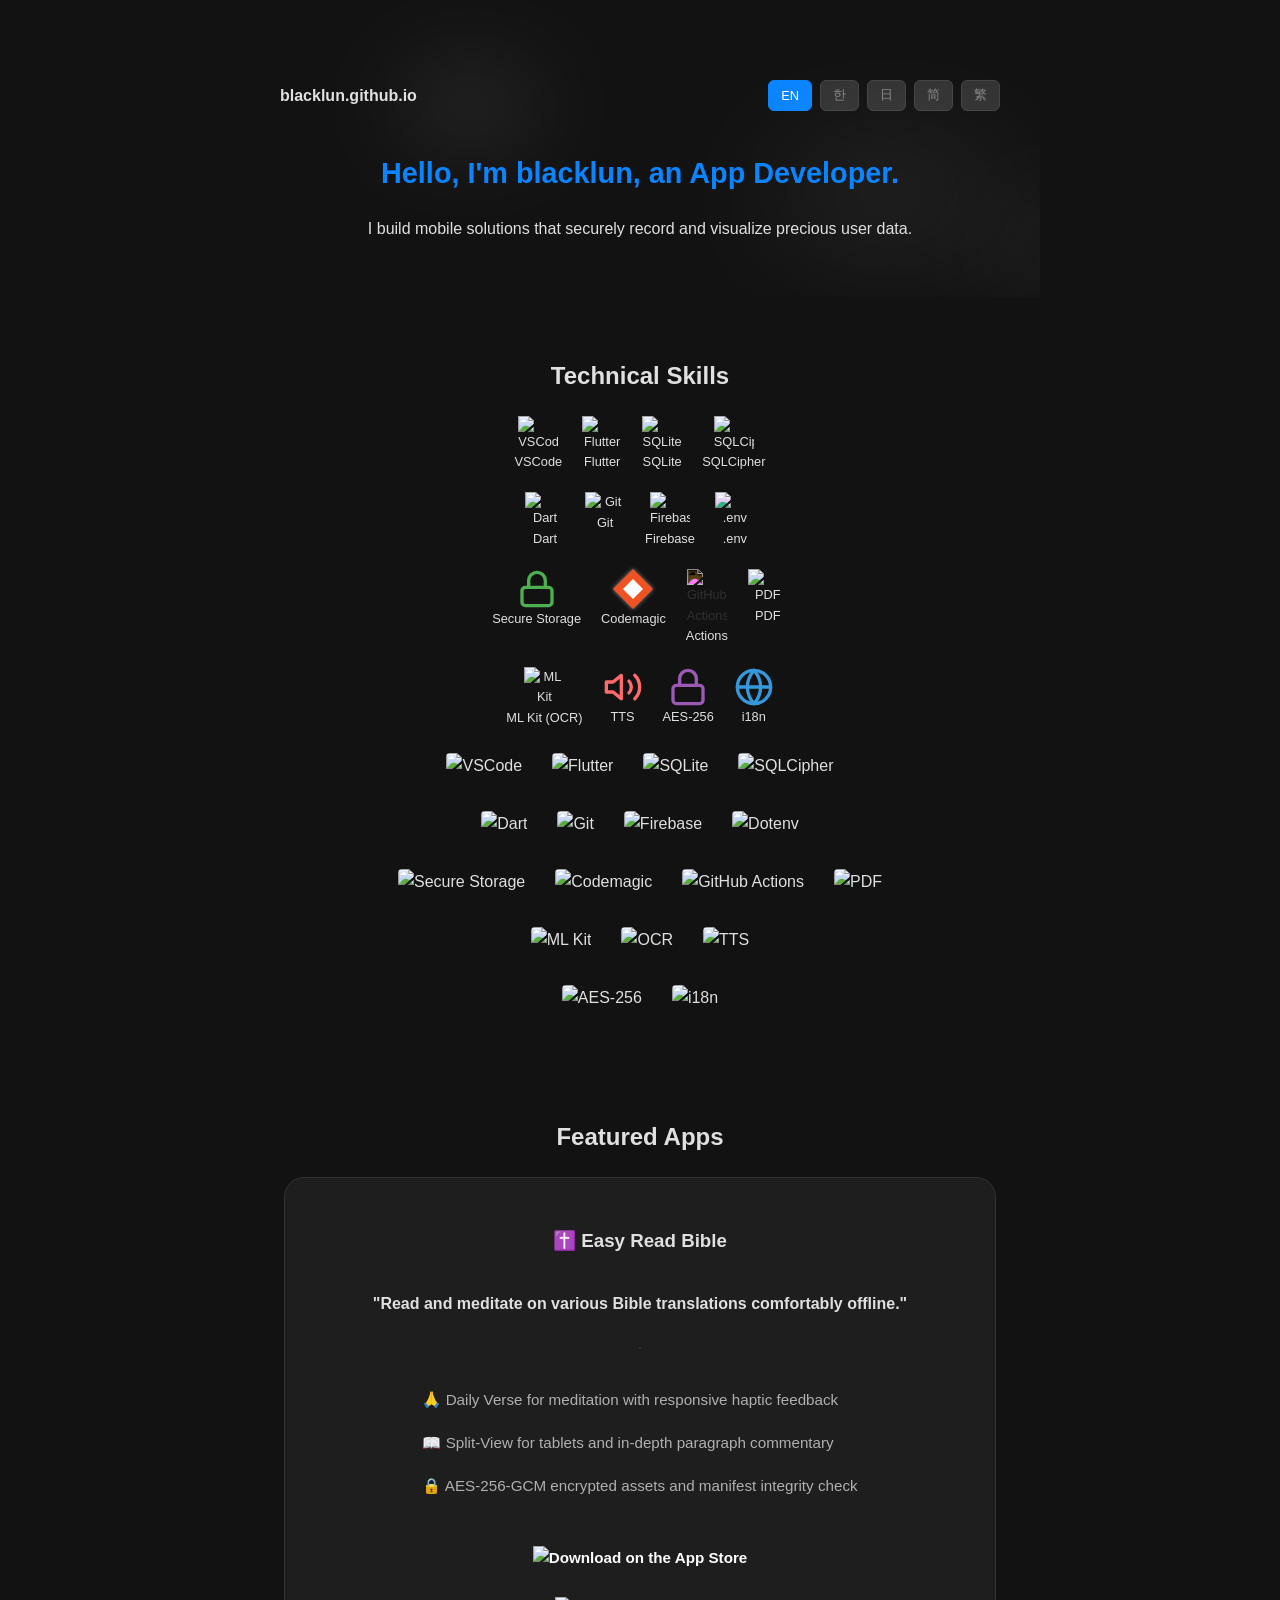
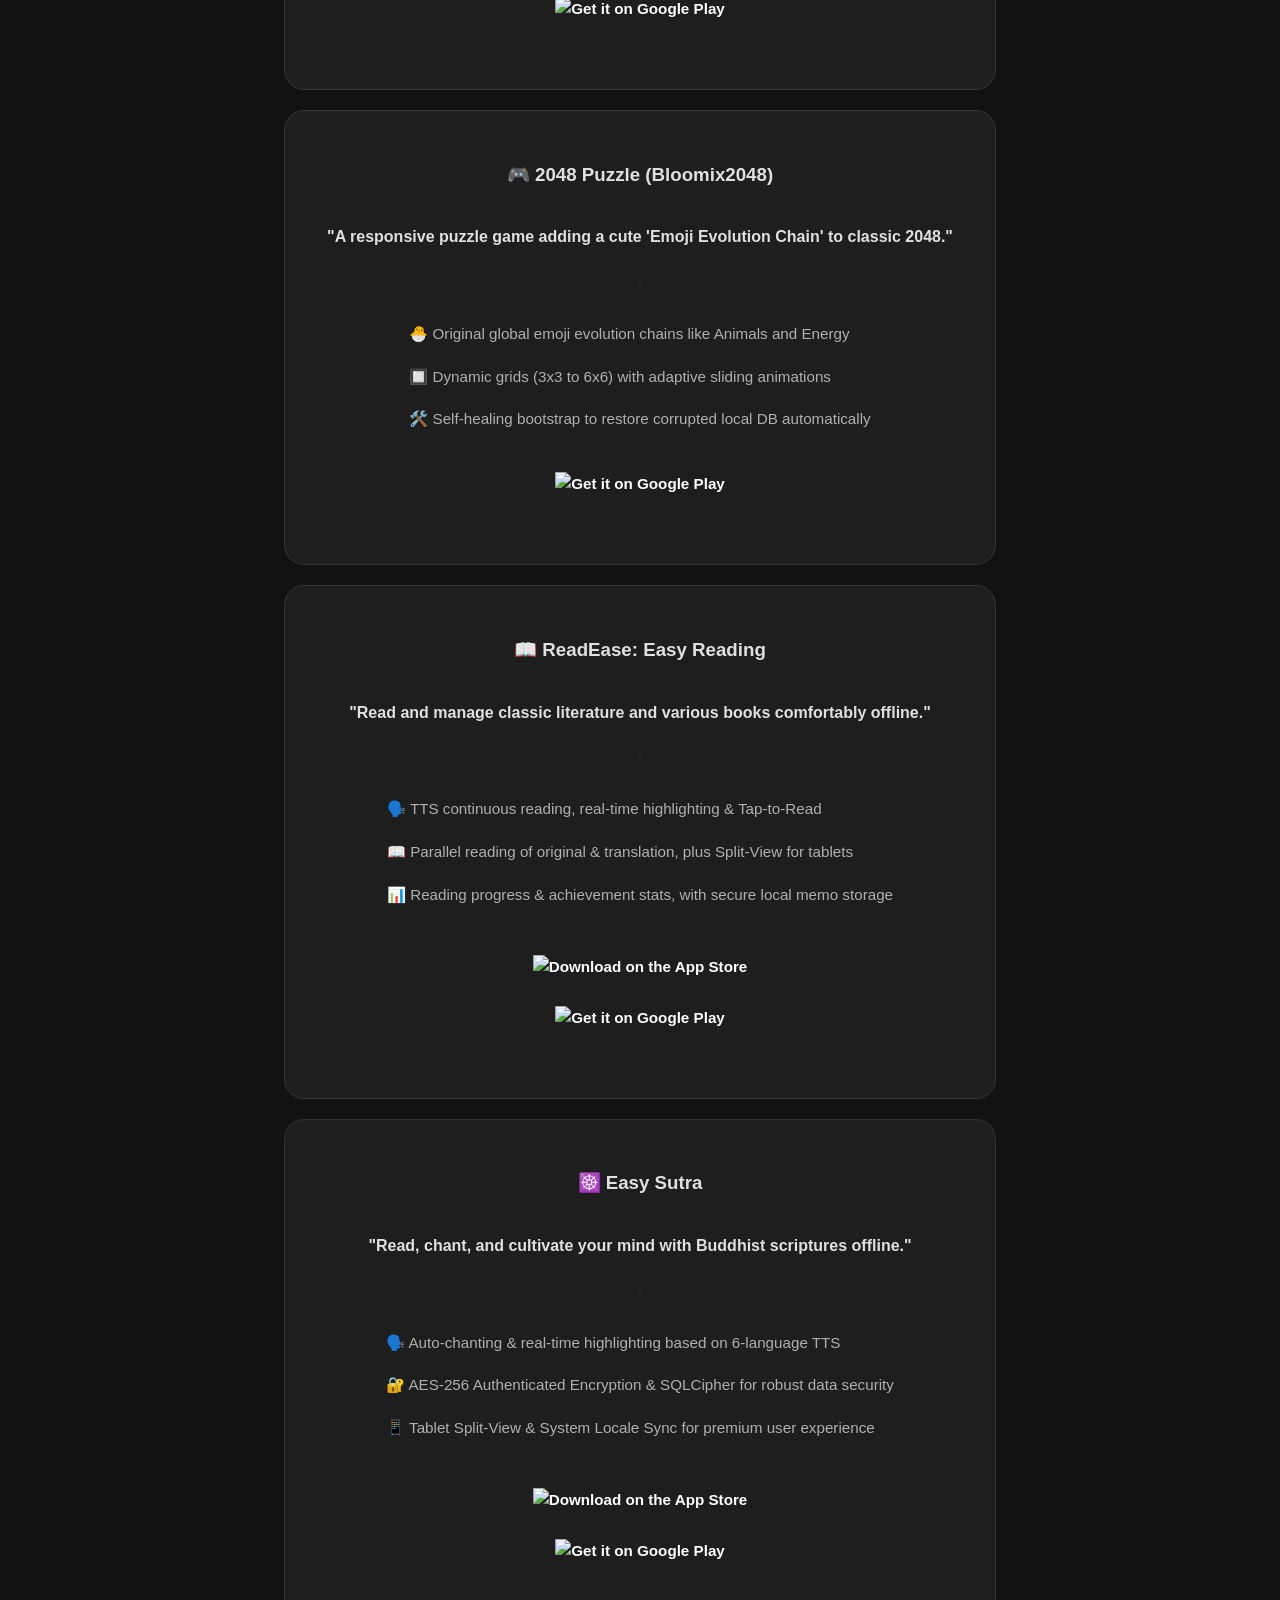
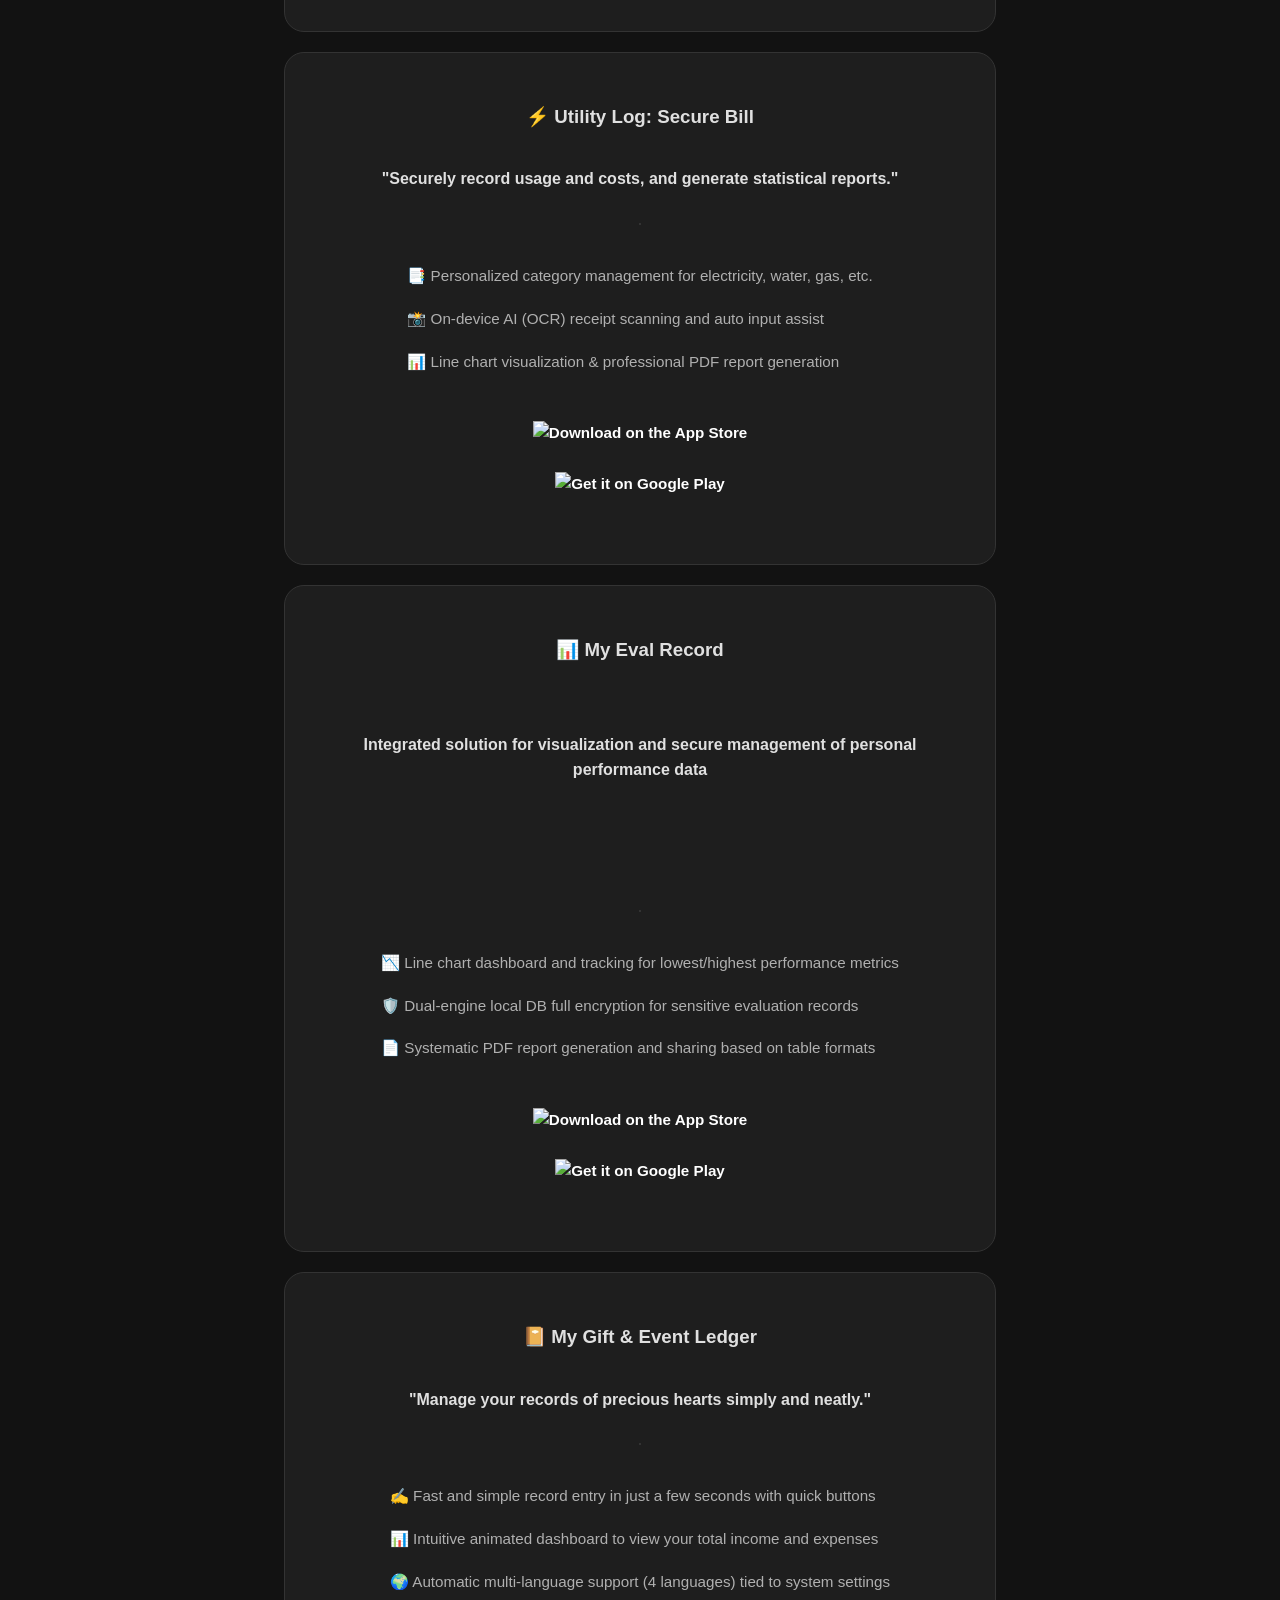
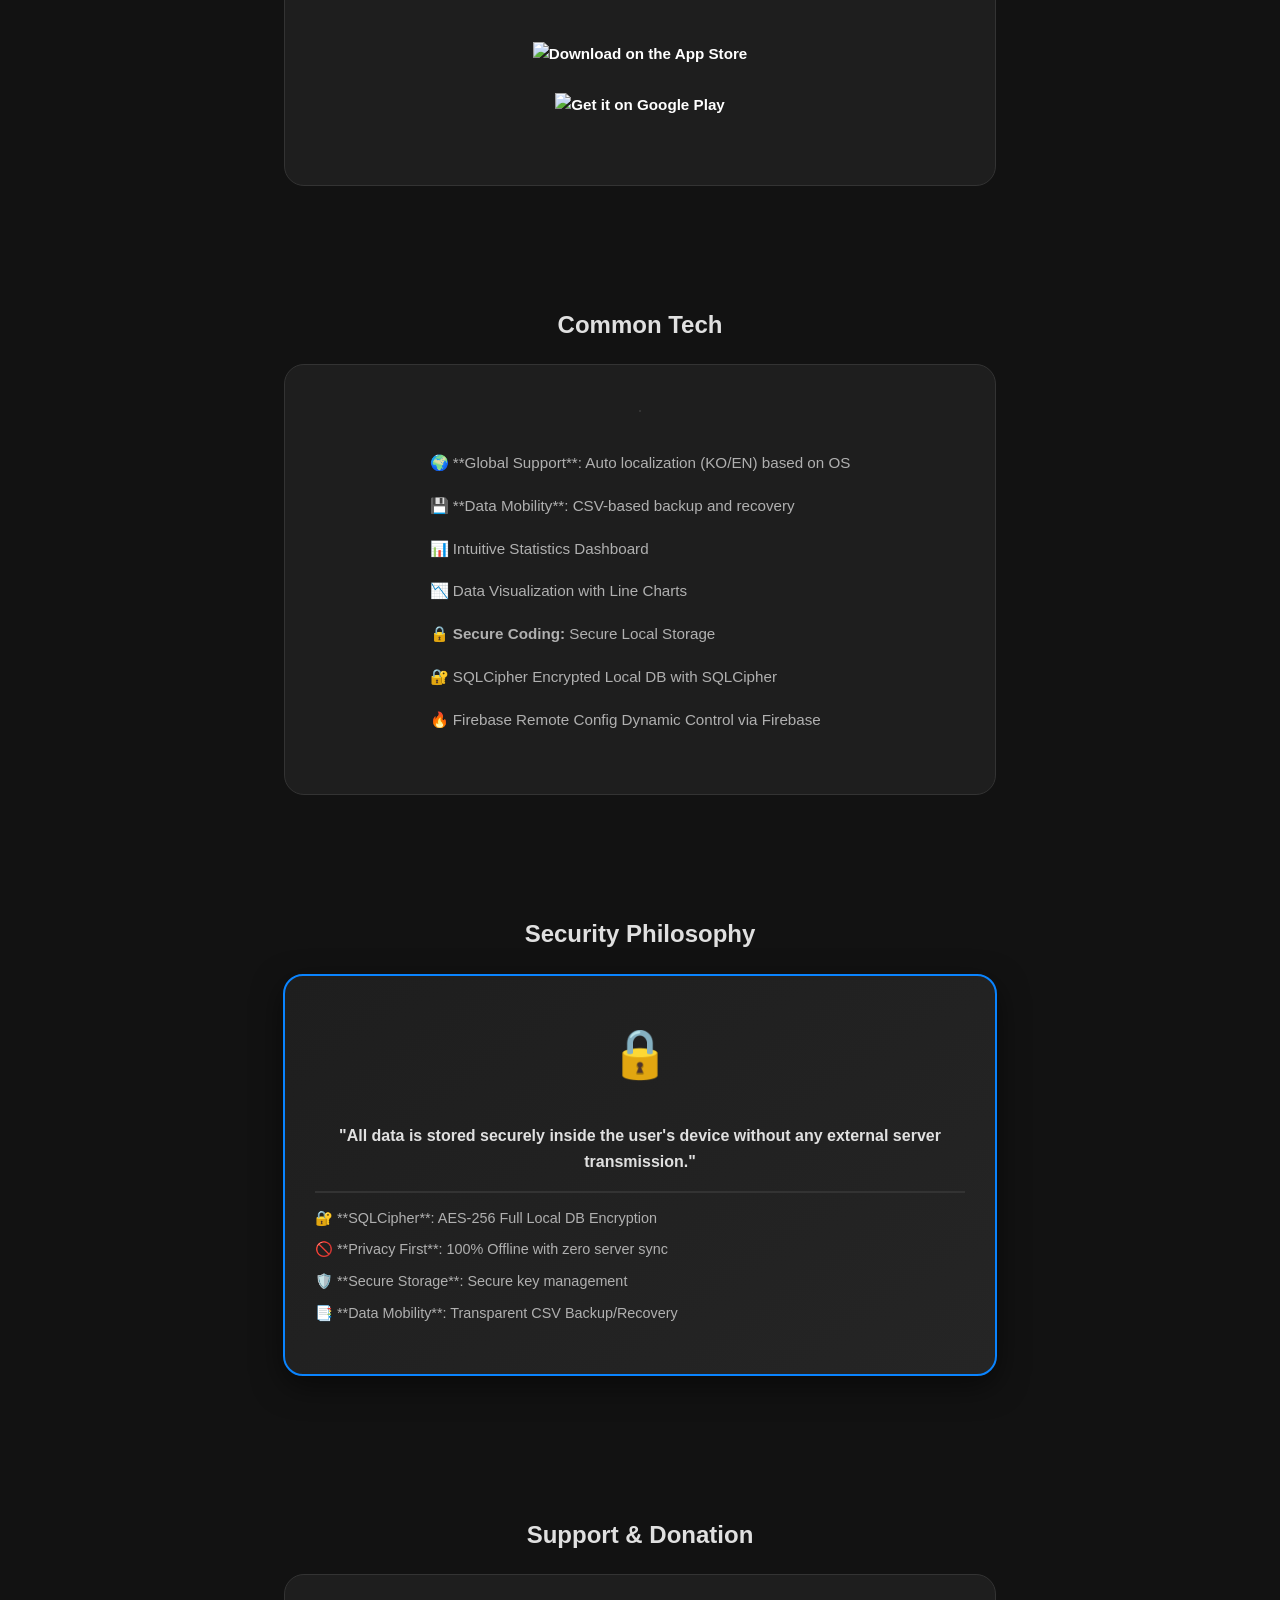
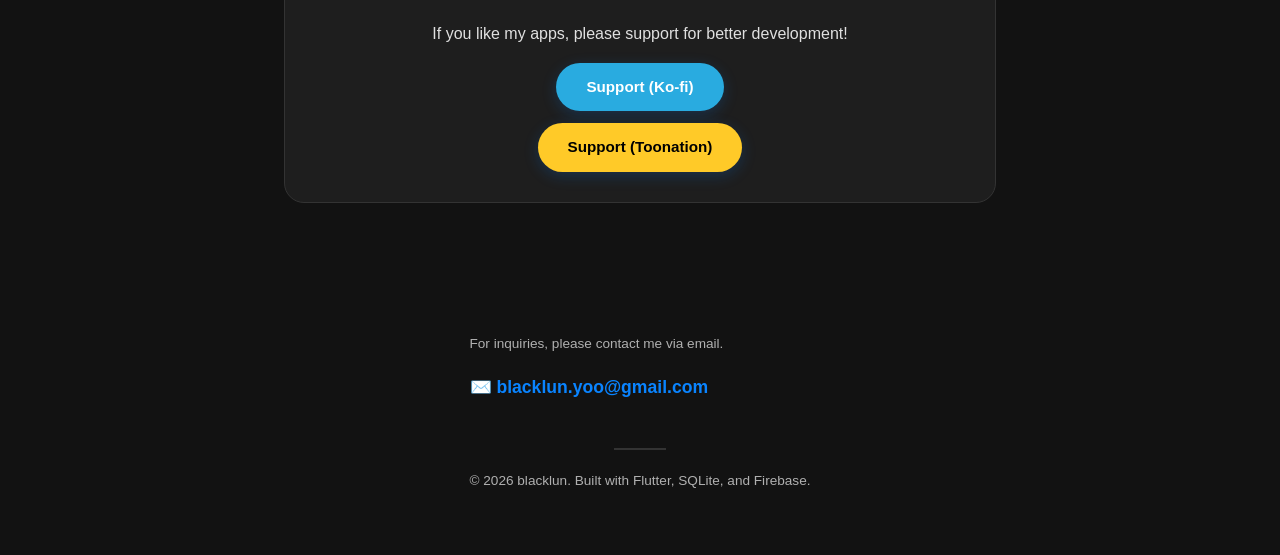
==== index.html @ 43e94e03 "feat: support Japanese and Chinese (Simplified/Traditional) translations and fix store badge layouts" ====
<!DOCTYPE html>
<html lang="ko">

<head>
    <meta charset="UTF-8">
    <meta name="viewport" content="width=device-width, initial-scale=1.0">

    <title>blacklun | Flutter Developer Portfolio</title>

    <meta name="robots" content="noindex, nofollow">
    <meta name="googlebot" content="noindex, nofollow">
    <meta name="naverbot" content="noindex, nofollow">

    <meta name="google" content="nosnippet">

    <meta property="og:type" content="website">
    <meta property="og:title" content="blacklun | Flutter Developer Portfolio">
    <meta property="og:description" content="Secure & Visualized Mobile Solutions. 데이터를 안전하게 관리하는 앱을 만듭니다.">
    <meta property="og:image" content="https://blacklun.github.io/og-image.png">
    <meta name="twitter:card" content="summary_large_image">

    <meta name="twitter:title" content="blacklun | Flutter Developer Portfolio">
    <meta name="twitter:description" content="Secure & Visualized Mobile Solutions. 데이터를 안전하게 관리하는 앱을 만듭니다.">
    <meta name="twitter:image" content="https://blacklun.github.io/og-image.png">

    <link rel="icon"
        href="https://raw.githubusercontent.com/devicons/devicon/master/icons/flutter/flutter-original.svg">

    <link rel="stylesheet" href="style.css">
</head>

<body>

    <header>
        <div class="stars-container">
            <div class="star"></div>
            <div class="star"></div>
            <div class="star"></div>
            <div class="star"></div>
            <div class="star"></div>

            <div class="cloud cloud-1"></div>
            <div class="cloud cloud-2"></div>
            <div class="cloud cloud-3"></div>
        </div>
        <nav>
            <strong>blacklun.github.io</strong>
            <div class="lang-switch">
                <button onclick="setLanguage('en')" id="btn-en">EN</button>
                <button onclick="setLanguage('ko')" id="btn-ko">한</button>
                <button onclick="setLanguage('ja')" id="btn-ja">日</button>
                <button onclick="setLanguage('zh')" id="btn-zh">简</button>
                <button onclick="setLanguage('zh-Hant')" id="btn-zh-Hant">繁</button>
            </div>
        </nav>
        <div id="hero">
            <h1 class="lang-ko">안녕하세요, 앱 개발자 blacklun입니다.</h1>
            <h1 class="lang-en">Hello, I'm blacklun, an App Developer.</h1>
            <h1 class="lang-ja">こんにちは、アプリ開発者のblacklunです。</h1>
            <h1 class="lang-zh">你好，我是应用程序开发人员 blacklun。</h1>
            <h1 class="lang-zh-Hant">你好，我是應用程式開發人員 blacklun。</h1>
            <p class="lang-ko">사용자의 소중한 데이터를 안전하게 기록하고 시각화하는 모바일 솔루션을 만듭니다.</p>
            <p class="lang-en">I build mobile solutions that securely record and visualize precious user data.</p>
            <p class="lang-ja">ユーザーの大切なデータを安全に記録し、視覚化するモバイルソリューションを構築します。</p>
            <p class="lang-zh">我构建能够安全记录并可视化用户珍贵数据的移动解决方案。</p>
            <p class="lang-zh-Hant">我構建能夠安全記錄並視覺化用戶珍貴數據的行動解決方案。</p>
        </div>
    </header>

    <main>
        <section id="tech-stack">
            <h2 class="lang-ko">기술적 능력</h2>
            <h2 class="lang-en">Technical Skills</h2>
            <h2 class="lang-ja">技術的なスキル</h2>
            <h2 class="lang-zh">技术能力</h2>
            <h2 class="lang-zh-Hant">技術能力</h2>
            <div class="tech-logos">
                <div class="tech-item">
                    <img src="https://raw.githubusercontent.com/devicons/devicon/master/icons/vscode/vscode-original.svg"
                        alt="VSCode" width="40">
                    <span>VSCode</span>
                </div>
                <div class="tech-item">
                    <img src="https://raw.githubusercontent.com/devicons/devicon/master/icons/flutter/flutter-original.svg"
                        alt="Flutter" width="40">
                    <span>Flutter</span>
                </div>
                <div class="tech-item">
                    <img src="https://raw.githubusercontent.com/devicons/devicon/master/icons/sqlite/sqlite-original.svg"
                        alt="SQLite" width="40">
                    <span>SQLite</span>
                </div>
                <div class="tech-item">
                    <img src="https://raw.githubusercontent.com/devicons/devicon/master/icons/sqlite/sqlite-original.svg"
                        alt="SQLCipher" width="40">
                    <span>SQLCipher</span>
                </div>
            </div>
            <div class="tech-logos">
                <div class="tech-item">
                    <img src="https://raw.githubusercontent.com/devicons/devicon/master/icons/dart/dart-original.svg"
                        alt="Dart" width="40">
                    <span>Dart</span>
                </div>
                <div class="tech-item">
                    <img src="https://raw.githubusercontent.com/devicons/devicon/master/icons/git/git-original.svg"
                        alt="Git" width="40">
                    <span>Git</span>
                </div>
                <div class="tech-item">
                    <img src="https://raw.githubusercontent.com/devicons/devicon/master/icons/firebase/firebase-plain.svg"
                        alt="Firebase" width="40">
                    <span>Firebase</span>
                </div>
                <div class="tech-item">
                    <img src="https://raw.githubusercontent.com/devicons/devicon/master/icons/dot-net/dot-net-original.svg"
                        alt=".env" width="40" style="filter: hue-rotate(50deg);">
                    <span>.env</span>
                </div>
            </div>
            <div class="tech-logos">
                <div class="tech-item">
                    <img src="[data-uri]"
                        alt="Secure Storage" width="40">
                    <span>Secure Storage</span>
                </div>
                <div class="tech-item">
                    <svg width="40" height="40" viewBox="0 0 32 32" fill="none" xmlns="http://www.w3.org/2000/svg"
                        style="filter: drop-shadow(0 0 2px rgba(255,255,255,0.5));">
                        <path d="M16 0L32 16L16 32L0 16L16 0Z" fill="#F05323" />
                        <path d="M16 8L24 16L16 24L8 16L16 8Z" fill="white" />
                    </svg>
                    <span>Codemagic</span>
                </div>
                <div class="tech-item">
                    <img src="https://cdn.jsdelivr.net/gh/devicons/devicon/icons/github/github-original.svg"
                        alt="GitHub Actions" width="40" style="filter: invert(1) brightness(1.5); transition: 0.3s;">
                    <span>Actions</span>
                </div>
                <div class="tech-item">
                    <img src="https://www.svgrepo.com/show/452084/pdf.svg" alt="PDF" width="40">
                    <span>PDF</span>
                </div>
            </div>
            <div class="tech-logos">
                <div class="tech-item">
                    <img src="https://developers.google.com/static/ml-kit/images/homepage/hero.png" alt="ML Kit"
                        width="40">
                    <span>ML Kit (OCR)</span>
                </div>
                <div class="tech-item">
                    <img src="[data-uri]"
                        alt="TTS" width="40">
                    <span>TTS</span>
                </div>
                <div class="tech-item">
                    <img src="[data-uri]"
                        alt="AES-256" width="40">
                    <span>AES-256</span>
                </div>
                <div class="tech-item">
                    <img src="[data-uri]"
                        alt="i18n" width="40">
                    <span>i18n</span>
                </div>
            </div>
            <div class="tech-badges">
                <img src="https://img.shields.io/badge/Visual%20Studio%20Code-007ACC?style=for-the-badge&logo=visual-studio-code&logoColor=white"
                    alt="VSCode">
                <img src="https://img.shields.io/badge/Flutter-%2302569B.svg?style=for-the-badge&logo=Flutter&logoColor=white"
                    alt="Flutter">
                <img src="https://img.shields.io/badge/sqlite-%2307405e.svg?style=for-the-badge&logo=sqlite&logoColor=white"
                    alt="SQLite">
                <img src="https://img.shields.io/badge/SQLCipher-3399CC.svg?style=for-the-badge&logo=Json-Web-Tokens&logoColor=white"
                    alt="SQLCipher">
            </div>
            <div class="tech-badges">
                <img src="https://img.shields.io/badge/Dart-%230175C2.svg?style=for-the-badge&logo=dart&logoColor=white"
                    alt="Dart">
                <img src="https://img.shields.io/badge/git-%23F05033.svg?style=for-the-badge&logo=git&logoColor=white"
                    alt="Git">
                <img src="https://img.shields.io/badge/firebase-%23ffca28.svg?style=for-the-badge&logo=firebase&logoColor=black"
                    alt="Firebase">
                <img src="https://img.shields.io/badge/.env-ECD53F.svg?style=for-the-badge&logo=dotenv&logoColor=black"
                    alt="Dotenv">
            </div>
            <div class="tech-badges">
                <img src="https://img.shields.io/badge/Secure_Storage-4CAF50.svg?style=for-the-badge&logo=keepassxc&logoColor=white"
                    alt="Secure Storage">
                <img src="https://img.shields.io/badge/Codemagic-05153F.svg?style=for-the-badge&logo=codemagic&logoColor=white"
                    alt="Codemagic">
                <img src="https://img.shields.io/badge/GitHub_Actions-2088FF.svg?style=for-the-badge&logo=github-actions&logoColor=white"
                    alt="GitHub Actions">
                <img src="https://img.shields.io/badge/PDF-EC1C24.svg?style=for-the-badge&logo=Adobe-Acrobat-Reader&logoColor=white"
                    alt="PDF">
            </div>
            <div class="tech-badges">
                <img src="https://img.shields.io/badge/Google%20ML%20Kit-4285F4?style=for-the-badge&logo=google&logoColor=white"
                    alt="ML Kit">
                <img src="https://img.shields.io/badge/OCR-Eye%20Recognition-success?style=for-the-badge" alt="OCR">
                <img src="https://img.shields.io/badge/TTS-Text%20to%20Speech-FF6B6B?style=for-the-badge&logo=soundcharts&logoColor=white"
                    alt="TTS">
            </div>
            <div class="tech-badges">
                <img src="https://img.shields.io/badge/AES--256-Encryption-blueviolet?style=for-the-badge&logo=strapi&logoColor=white"
                    alt="AES-256">
                <img src="https://img.shields.io/badge/i18n-Multilingual-blue?style=for-the-badge&logo=google-translate&logoColor=white"
                    alt="i18n">
            </div>
        </section>

        <section id="projects">
            <h2 class="lang-ko">추천 앱</h2>
            <h2 class="lang-en">Featured Apps</h2>
            <h2 class="lang-ja">おすすめアプリ</h2>
            <h2 class="lang-zh">推荐应用</h2>
            <h2 class="lang-zh-Hant">推薦應用</h2>

            <div class="project-item">
                <h3 class="lang-ko">✝️ 쉬운 성경</h3>
                <h3 class="lang-en">✝️ Easy Read Bible</h3>
                <h3 class="lang-ja">✝️ やさしい聖書</h3>
                <h3 class="lang-zh">✝️ 易读圣经</h3>
                <h3 class="lang-zh-Hant">✝️ 易讀聖經</h3>
                <p class="lang-ko"><strong>"다양한 성경 번역본을 오프라인 환경에서 쾌적하게 읽고 묵상하세요."</strong></p>
                <p class="lang-en"><strong>"Read and meditate on various Bible translations comfortably
                        offline."</strong></p>
                <p class="lang-ja"><strong>"様々な聖書翻訳をオフライン環境で快適に読み、瞑想しましょう。"</strong></p>
                <p class="lang-zh"><strong>"在离线环境中舒适地阅读和默想各种圣经译本。"</strong></p>
                <p class="lang-zh-Hant"><strong>"在離線環境中舒適地閱讀和默想各種聖經譯本。"</strong></p>
                <hr style="border: 0.5px solid var(--border-color); margin: 15px 0;">
                <ul class="project-features">
                    <li class="lang-ko">🙏 매일 묵상하는 오늘의 말씀(Daily Verse) 및 햅틱 피드백 지원</li>
                    <li class="lang-ko">📖 대화면 분할 뷰(Split-View) 및 단락별 심층 해설(Commentary) 지원</li>
                    <li class="lang-ko">🔒 gzip+AES-256-GCM 암호화 에셋 탑재 및 디지털 서명 무결성 검증</li>

                    <li class="lang-en">🙏 Daily Verse for meditation with responsive haptic feedback</li>
                    <li class="lang-en">📖 Split-View for tablets and in-depth paragraph commentary</li>
                    <li class="lang-en">🔒 AES-256-GCM encrypted assets and manifest integrity check</li>

                    <li class="lang-ja">🙏 毎日瞑想する今日の御言葉（Daily Verse）および触覚フィードバックのサポート</li>
                    <li class="lang-ja">📖 大画面分割表示（Split-View）および段落ごとの詳細な解説（Commentary）のサポート</li>
                    <li class="lang-ja">🔒 gzip+AES-256-GCM暗号化アセットの搭載およびデジタル署名の整合性検証</li>

                    <li class="lang-zh">🙏 每日默想的今日金句（Daily Verse）及触觉反馈支持</li>
                    <li class="lang-zh">📖 大屏分栏视图（Split-View）及段落深度解析（Commentary）支持</li>
                    <li class="lang-zh">🔒 搭载 gzip+AES-256-GCM 加密资产及数字签名完整性验证</li>

                    <li class="lang-zh-Hant">🙏 每日默想的今日金句（Daily Verse）及觸覺回饋支援</li>
                    <li class="lang-zh-Hant">📖 大螢幕分欄視圖（Split-View）及段落深度解析（Commentary）支援</li>
                    <li class="lang-zh-Hant">🔒 搭載 gzip+AES-256-GCM 加密資產及數位簽章完整性驗證</li>
                </ul>
                <div class="button-container"
                    style="display: flex; justify-content: center; gap: 10px; flex-wrap: wrap; align-items: center;">
                    <a href="https://apps.apple.com/app/easy-read-bible/id6770253137" target="_blank"
                        rel="noopener noreferrer" style="background: none; padding: 0; box-shadow: none;">
                        <img src="https://tools.applemediaservices.com/api/badges/download-on-the-app-store/black/ko-kr?size=250x83"
                            alt="App Store에서 다운로드" class="lang-ko" style="height: 48px;">
                        <img src="https://tools.applemediaservices.com/api/badges/download-on-the-app-store/black/en-us?size=250x83"
                            alt="Download on the App Store" class="lang-en" style="height: 48px;">
                        <img src="https://tools.applemediaservices.com/api/badges/download-on-the-app-store/black/ja-jp?size=250x83"
                            alt="App Storeでダウンロード" class="lang-ja" style="height: 48px;">
                        <img src="https://tools.applemediaservices.com/api/badges/download-on-the-app-store/black/zh-cn?size=250x83"
                            alt="App Store 下载" class="lang-zh" style="height: 48px;">
                        <img src="https://tools.applemediaservices.com/api/badges/download-on-the-app-store/black/zh-tw?size=250x83"
                            alt="App Store 下載" class="lang-zh-Hant" style="height: 48px;">
                    </a>

                    <a href="https://play.google.com/store/apps/details?id=com.easyreadbible.app" target="_blank"
                        rel="noopener noreferrer" style="background: none; padding: 0; box-shadow: none;">
                        <img src="https://play.google.com/intl/en_us/badges/static/images/badges/ko_badge_web_generic.png"
                            alt="Google Play에서 다운로드" class="lang-ko" style="height: 62px; margin-top: -7px;">
                        <img src="https://play.google.com/intl/en_us/badges/static/images/badges/en_badge_web_generic.png"
                            alt="Get it on Google Play" class="lang-en" style="height: 62px; margin-top: -7px;">
                        <img src="https://play.google.com/intl/en_us/badges/static/images/badges/ja_badge_web_generic.png"
                            alt="Google Play で手に入れよう" class="lang-ja" style="height: 62px; margin-top: -7px;">
                        <img src="https://play.google.com/intl/en_us/badges/static/images/badges/zh-cn_badge_web_generic.png"
                            alt="获取 Google Play" class="lang-zh" style="height: 52px; margin-top: -3px;">
                        <img src="https://play.google.com/intl/en_us/badges/static/images/badges/zh-tw_badge_web_generic.png"
                            alt="取得 Google Play" class="lang-zh-Hant" style="height: 52px; margin-top: -3px;">
                    </a>
                </div>
            </div>

            <div class="project-item">
                <h3 class="lang-ko">🎮 2048 퍼즐 (Bloomix2048)</h3>
                <h3 class="lang-en">🎮 2048 Puzzle (Bloomix2048)</h3>
                <h3 class="lang-ja">🎮 2048パズル (Bloomix2048)</h3>
                <h3 class="lang-zh">🎮 2048拼图 (Bloomix2048)</h3>
                <h3 class="lang-zh-Hant">🎮 2048拼圖 (Bloomix2048)</h3>
                <p class="lang-ko"><strong>"정통 2048 룰에 귀여운 '이모지 진화 체인' 모드를 더한 반응형 퍼즐 게임"</strong></p>
                <p class="lang-en"><strong>"A responsive puzzle game adding a cute 'Emoji Evolution Chain' to classic
                        2048."</strong></p>
                <p class="lang-ja"><strong>"伝統的な2048のルールに可愛い「絵文字進化チェーン」モードを加えたレスポンシブパズルゲーム"</strong></p>
                <p class="lang-zh"><strong>"在传统2048规则中加入可爱的“表情符号进化链”模式的响应式拼图游戏"</strong></p>
                <p class="lang-zh-Hant"><strong>"在傳統2048規則中加入可愛的「表情符號進化鏈」模式的響應式拼圖遊戲"</strong></p>
                <hr style="border: 0.5px solid var(--border-color); margin: 15px 0;">
                <ul class="project-features">
                    <li class="lang-ko">🐣 동물, 에너지 등 글로벌 독창적 이모지 진화 체인 테마 탑재</li>
                    <li class="lang-ko">🔲 3×3부터 6×6까지 동적 그리드 최적화 및 적응형 슬라이딩 애니메이션</li>
                    <li class="lang-ko">🛠️ DB 손상 시 파일을 리셋해 복원하는 자가 치유(Self-healing) 복구 장치</li>

                    <li class="lang-en">🐣 Original global emoji evolution chains like Animals and Energy</li>
                    <li class="lang-en">🔲 Dynamic grids (3x3 to 6x6) with adaptive sliding animations</li>
                    <li class="lang-en">🛠️ Self-healing bootstrap to restore corrupted local DB automatically</li>

                    <li class="lang-ja">🐣 動物、エネルギーなど世界で独創的な絵文字進化チェーンテーマの搭載</li>
                    <li class="lang-ja">🔲 3×3から6×6までの動的グリッド最適化および適応型スライディングアニメーション</li>
                    <li class="lang-ja">🛠️ DB破損時にファイルをリセットして復元する自己修復（Self-healing）復旧メカニズム</li>

                    <li class="lang-zh">🐣 搭载动物、能量等全球独创的表情符号进化链主题</li>
                    <li class="lang-zh">🔲 3×3至6×6的动态网格优化及自适应滑动动画</li>
                    <li class="lang-zh">🛠️ 数据库损坏时通过重置文件进行恢复的自我修复（Self-healing）机制</li>

                    <li class="lang-zh-Hant">🐣 搭載動物、能量等全球獨創的表情符號進化鏈主題</li>
                    <li class="lang-zh-Hant">🔲 3×3至6×6的動態網格優化及自適應滑動動畫</li>
                    <li class="lang-zh-Hant">🛠️ 資料庫損壞時透過重置檔案進行復原的自我修復（Self-healing）機制</li>
                </ul>
                <div class="button-container"
                    style="display: flex; justify-content: center; gap: 10px; flex-wrap: wrap; align-items: center;">
                    <a href="https://play.google.com/store/apps/details?id=com.bloomix2048.app" target="_blank"
                        rel="noopener noreferrer" style="background: none; padding: 0; box-shadow: none;">
                        <img src="https://play.google.com/intl/en_us/badges/static/images/badges/ko_badge_web_generic.png"
                            alt="Google Play에서 다운로드" class="lang-ko" style="height: 62px; margin-top: -7px;">
                        <img src="https://play.google.com/intl/en_us/badges/static/images/badges/en_badge_web_generic.png"
                            alt="Get it on Google Play" class="lang-en" style="height: 62px; margin-top: -7px;">
                        <img src="https://play.google.com/intl/en_us/badges/static/images/badges/ja_badge_web_generic.png"
                            alt="Google Play で手に入れよう" class="lang-ja" style="height: 62px; margin-top: -7px;">
                        <img src="https://play.google.com/intl/en_us/badges/static/images/badges/zh-cn_badge_web_generic.png"
                            alt="获取 Google Play" class="lang-zh" style="height: 52px; margin-top: -3px;">
                        <img src="https://play.google.com/intl/en_us/badges/static/images/badges/zh-tw_badge_web_generic.png"
                            alt="取得 Google Play" class="lang-zh-Hant" style="height: 52px; margin-top: -3px;">
                    </a>
                </div>
            </div>

            <div class="project-item">
                <h3 class="lang-ko">📖 쉬운 독서</h3>
                <h3 class="lang-en">📖 ReadEase: Easy Reading</h3>
                <h3 class="lang-ja">📖 やさしい読書</h3>
                <h3 class="lang-zh">📖 轻读经典</h3>
                <h3 class="lang-zh-Hant">📖 輕讀經典</h3>
                <p class="lang-ko"><strong>"고전 문학 및 다양한 서적을 오프라인 환경에서 쾌적하게 읽고 관리하세요."</strong></p>
                <p class="lang-en"><strong>"Read and manage classic literature and various books comfortably
                        offline."</strong></p>
                <p class="lang-ja"><strong>"古典文学や様々な書籍をオフライン環境で快適に読み、管理しましょう。"</strong></p>
                <p class="lang-zh"><strong>"在离线环境中舒适地阅读和管理经典文学及各类书籍。"</strong></p>
                <p class="lang-zh-Hant"><strong>"在離線環境中舒適地閱讀和管理經典文學及各類書籍。"</strong></p>
                <hr style="border: 0.5px solid var(--border-color); margin: 15px 0;">
                <ul class="project-features">
                    <li class="lang-ko">🗣️ TTS 기반 도서 연속 독송, 실시간 하이라이트 및 탭-투-리드</li>
                    <li class="lang-ko">📖 원문과 번역문 병렬 읽기 및 대화면 분할 뷰(Split-View) 지원</li>
                    <li class="lang-ko">📊 독서 진도와 성취도 관리 및 개인화 메모의 안전한 로컬 보관</li>

                    <li class="lang-en">🗣️ TTS continuous reading, real-time highlighting & Tap-to-Read</li>
                    <li class="lang-en">📖 Parallel reading of original & translation, plus Split-View for tablets</li>
                    <li class="lang-en">📊 Reading progress & achievement stats, with secure local memo storage</li>

                    <li class="lang-ja">🗣️ TTSベースの書籍連続朗読、リアルタイムハイライトおよびタップ・トゥ・リード（Tap-to-Read）</li>
                    <li class="lang-ja">📖 原文と翻訳文の並行読書および大画面分割表示（Split-View）のサポート</li>
                    <li class="lang-ja">📊 読書の進捗状況と達成度の管理、およびパーソナライズされたメモの安全なローカル保管</li>

                    <li class="lang-zh">🗣️ 基于 TTS 的图书连续朗读、实时高亮及点击阅读（Tap-to-Read）</li>
                    <li class="lang-zh">📖 原文与译文对照阅读及大屏分栏视图（Split-View）支持</li>
                    <li class="lang-zh">📊 阅读进度与成就管理，以及个性化笔记的安全本地保存</li>

                    <li class="lang-zh-Hant">🗣️ 基於 TTS 的圖書連續朗讀、即時高亮及點擊閱讀（Tap-to-Read）</li>
                    <li class="lang-zh-Hant">📖 原文與譯文對照閱讀及大螢幕分欄視圖（Split-View）支援</li>
                    <li class="lang-zh-Hant">📊 閱讀進度與成就管理，以及個性化筆記的安全本地保存</li>
                </ul>
                <div class="button-container"
                    style="display: flex; justify-content: center; gap: 10px; flex-wrap: wrap; align-items: center;">
                    <a href="https://apps.apple.com/app/readease-easy-reading/id6766005685" target="_blank"
                        rel="noopener noreferrer" style="background: none; padding: 0; box-shadow: none;">
                        <img src="https://tools.applemediaservices.com/api/badges/download-on-the-app-store/black/ko-kr?size=250x83"
                            alt="App Store에서 다운로드" class="lang-ko" style="height: 48px;">
                        <img src="https://tools.applemediaservices.com/api/badges/download-on-the-app-store/black/en-us?size=250x83"
                            alt="Download on the App Store" class="lang-en" style="height: 48px;">
                        <img src="https://tools.applemediaservices.com/api/badges/download-on-the-app-store/black/ja-jp?size=250x83"
                            alt="App Storeでダウンロード" class="lang-ja" style="height: 48px;">
                        <img src="https://tools.applemediaservices.com/api/badges/download-on-the-app-store/black/zh-cn?size=250x83"
                            alt="App Store 下载" class="lang-zh" style="height: 48px;">
                        <img src="https://tools.applemediaservices.com/api/badges/download-on-the-app-store/black/zh-tw?size=250x83"
                            alt="App Store 下載" class="lang-zh-Hant" style="height: 48px;">
                    </a>

                    <a href="https://play.google.com/store/apps/details?id=com.easyreadbook.app" target="_blank"
                        rel="noopener noreferrer" style="background: none; padding: 0; box-shadow: none;">
                        <img src="https://play.google.com/intl/en_us/badges/static/images/badges/ko_badge_web_generic.png"
                            alt="Google Play에서 다운로드" class="lang-ko" style="height: 62px; margin-top: -7px;">
                        <img src="https://play.google.com/intl/en_us/badges/static/images/badges/en_badge_web_generic.png"
                            alt="Get it on Google Play" class="lang-en" style="height: 62px; margin-top: -7px;">
                        <img src="https://play.google.com/intl/en_us/badges/static/images/badges/ja_badge_web_generic.png"
                            alt="Google Play で手に入れよう" class="lang-ja" style="height: 62px; margin-top: -7px;">
                        <img src="https://play.google.com/intl/en_us/badges/static/images/badges/zh-cn_badge_web_generic.png"
                            alt="获取 Google Play" class="lang-zh" style="height: 52px; margin-top: -3px;">
                        <img src="https://play.google.com/intl/en_us/badges/static/images/badges/zh-tw_badge_web_generic.png"
                            alt="取得 Google Play" class="lang-zh-Hant" style="height: 52px; margin-top: -3px;">
                    </a>
                </div>
            </div>

            <div class="project-item">
                <h3 class="lang-ko">☸️ 쉬운 불경</h3>
                <h3 class="lang-en">☸️ Easy Sutra</h3>
                <h3 class="lang-ja">☸️ やさしい経典</h3>
                <h3 class="lang-zh">☸️ 易懂佛经</h3>
                <h3 class="lang-zh-Hant">☸️ 易懂佛經</h3>
                <p class="lang-ko"><strong>"불교의 주요 경전을 오프라인에서 읽고, 독송하며, 마음을 닦으세요."</strong></p>
                <p class="lang-en"><strong>"Read, chant, and cultivate your mind with Buddhist scriptures
                        offline."</strong></p>
                <p class="lang-ja"><strong>"仏教の主要な経典をオフラインで読み、読経し、心を磨きましょう。"</strong></p>
                <p class="lang-zh"><strong>"在离线状态下阅读、诵读佛教主要经典，修身养性。"</strong></p>
                <p class="lang-zh-Hant"><strong>"在離線狀態下閱讀、誦讀佛教主要經典，修身養性。"</strong></p>
                <hr style="border: 0.5px solid var(--border-color); margin: 15px 0;">
                <ul class="project-features">
                    <li class="lang-ko">🗣️ 6개 국어 음성 합성(TTS) 기반 자동 독송 및 실시간 하이라이트</li>
                    <li class="lang-ko">🔐 AES-256 인증 암호화 에셋과 SQLCipher 기반의 철저한 데이터 보안</li>
                    <li class="lang-ko">📱 태블릿 분할 뷰 및 시스템 로케일 동기화 등 프리미엄 사용자 경험</li>

                    <li class="lang-en">🗣️ Auto-chanting & real-time highlighting based on 6-language TTS</li>
                    <li class="lang-en">🔐 AES-256 Authenticated Encryption & SQLCipher for robust data security</li>
                    <li class="lang-en">📱 Tablet Split-View & System Locale Sync for premium user experience</li>

                    <li class="lang-ja">🗣️ 6ヶ国語音声合成（TTS）ベースの自動読経およびリアルタイムハイライト</li>
                    <li class="lang-ja">🔐 AES-256認証暗号化アセットおよびSQLCipherベースの徹底的なデータセキュリティ</li>
                    <li class="lang-ja">📱 タブレット分割表示およびシステムロケール同期など、プレミアムなユーザー体験</li>

                    <li class="lang-zh">🗣️ 基于 6 国语言语音合成（TTS）的自动诵经及实时高亮</li>
                    <li class="lang-zh">🔐 AES-256 认证加密资产及基于 SQLCipher 的严格数据安全</li>
                    <li class="lang-zh">📱 平板分栏视图及系统区域设置同步等优质用户体验</li>

                    <li class="lang-zh-Hant">🗣️ 基於 6 國語言語音合成（TTS）的自動誦經及即時高亮</li>
                    <li class="lang-zh-Hant">🔐 AES-256 認證加密資產及基於 SQLCipher 的嚴格數據安全</li>
                    <li class="lang-zh-Hant">📱 平板分欄視圖及系統區域設置同步等優質用戶體驗</li>
                </ul>
                <div class="button-container"
                    style="display: flex; justify-content: center; gap: 10px; flex-wrap: wrap; align-items: center;">
                    <a href="https://apps.apple.com/app/easy-sutra/id6761761924" target="_blank"
                        rel="noopener noreferrer" style="background: none; padding: 0; box-shadow: none;">
                        <img src="https://tools.applemediaservices.com/api/badges/download-on-the-app-store/black/ko-kr?size=250x83"
                            alt="App Store에서 다운로드" class="lang-ko" style="height: 48px;">
                        <img src="https://tools.applemediaservices.com/api/badges/download-on-the-app-store/black/en-us?size=250x83"
                            alt="Download on the App Store" class="lang-en" style="height: 48px;">
                        <img src="https://tools.applemediaservices.com/api/badges/download-on-the-app-store/black/ja-jp?size=250x83"
                            alt="App Storeでダウンロード" class="lang-ja" style="height: 48px;">
                        <img src="https://tools.applemediaservices.com/api/badges/download-on-the-app-store/black/zh-cn?size=250x83"
                            alt="App Store 下载" class="lang-zh" style="height: 48px;">
                        <img src="https://tools.applemediaservices.com/api/badges/download-on-the-app-store/black/zh-tw?size=250x83"
                            alt="App Store 下載" class="lang-zh-Hant" style="height: 48px;">
                    </a>

                    <a href="https://play.google.com/store/apps/details?id=com.easysutra.app" target="_blank"
                        rel="noopener noreferrer" style="background: none; padding: 0; box-shadow: none;">
                        <img src="https://play.google.com/intl/en_us/badges/static/images/badges/ko_badge_web_generic.png"
                            alt="Google Play에서 다운로드" class="lang-ko" style="height: 62px; margin-top: -7px;">
                        <img src="https://play.google.com/intl/en_us/badges/static/images/badges/en_badge_web_generic.png"
                            alt="Get it on Google Play" class="lang-en" style="height: 62px; margin-top: -7px;">
                        <img src="https://play.google.com/intl/en_us/badges/static/images/badges/ja_badge_web_generic.png"
                            alt="Google Play で手に入れよう" class="lang-ja" style="height: 62px; margin-top: -7px;">
                        <img src="https://play.google.com/intl/en_us/badges/static/images/badges/zh-cn_badge_web_generic.png"
                            alt="获取 Google Play" class="lang-zh" style="height: 52px; margin-top: -3px;">
                        <img src="https://play.google.com/intl/en_us/badges/static/images/badges/zh-tw_badge_web_generic.png"
                            alt="取得 Google Play" class="lang-zh-Hant" style="height: 52px; margin-top: -3px;">
                    </a>
                </div>
            </div>

            <div class="project-item">
                <h3 class="lang-ko">⚡ 공과금 기록</h3>
                <h3 class="lang-en">⚡ Utility Log: Secure Bill</h3>
                <h3 class="lang-ja">⚡ 公共料金記録</h3>
                <h3 class="lang-zh">⚡ 公共账单记录</h3>
                <h3 class="lang-zh-Hant">⚡ 公用事業費用紀錄</h3>
                <p class="lang-ko"><strong>"사용량과 비용을 안전하게 기록하고 통계 리포트를 생성하세요."</strong></p>
                <p class="lang-en"><strong>"Securely record usage and costs, and generate statistical reports."</strong>
                </p>
                <p class="lang-ja"><strong>"使用量と費用を安全に記録し、統計レポートを作成しましょう。"</strong></p>
                <p class="lang-zh"><strong>"安全记录使用量与费用，并生成统计报告。"</strong></p>
                <p class="lang-zh-Hant"><strong>"安全記錄使用量與費用，並生成統計報告。"</strong></p>
                <hr style="border: 0.5px solid var(--border-color); margin: 15px 0;">
                <ul class="project-features">
                    <li class="lang-ko">📑 전기, 수도, 가스 등 사용자에 맞춘 개인화된 카테고리 관리</li>
                    <li class="lang-ko">📸 온디바이스 AI(OCR) 기반 영수증 스캔 및 자동 입력 보조</li>
                    <li class="lang-ko">📊 사용량 및 금액 상관관계 시각화와 전문적인 PDF 리포트 생성</li>

                    <li class="lang-en">📑 Personalized category management for electricity, water, gas, etc.</li>
                    <li class="lang-en">📸 On-device AI (OCR) receipt scanning and auto input assist</li>
                    <li class="lang-en">📊 Line chart visualization & professional PDF report generation</li>

                    <li class="lang-ja">📑 電気、水道、ガスなどユーザーに合わせたパーソナライズされたカテゴリ管理</li>
                    <li class="lang-ja">📸 オンデバイスAI（OCR）ベースの領収書スキャンおよび自動入力補助</li>
                    <li class="lang-ja">📊 使用量と金額の相関関係の視覚化および専門的なPDFレポート作成</li>

                    <li class="lang-zh">📑 针对电力、水、燃气等用户定制的个性化类别管理</li>
                    <li class="lang-zh">📸 基于端侧 AI (OCR) 的收据扫描及自动输入辅助</li>
                    <li class="lang-zh">📊 使用量与金额关联可视化及专业 PDF 报告生成</li>

                    <li class="lang-zh-Hant">📑 針對電力、水、瓦斯等用戶定制的個性化類別管理</li>
                    <li class="lang-zh-Hant">📸 基於端側 AI (OCR) 的收據掃描及自動輸入輔助</li>
                    <li class="lang-zh-Hant">📊 使用量與金額關聯視覺化及專業 PDF 報告生成</li>
                </ul>
                <div class="button-container"
                    style="display: flex; justify-content: center; gap: 10px; flex-wrap: wrap; align-items: center;">
                    <a href="https://apps.apple.com/app/%EA%B3%B5%EA%B3%BC%EA%B8%88-%EA%B8%B0%EB%A1%9D/id6760272670"
                        target="_blank" rel="noopener noreferrer"
                        style="background: none; padding: 0; box-shadow: none;">
                        <img src="https://tools.applemediaservices.com/api/badges/download-on-the-app-store/black/ko-kr?size=250x83"
                            alt="App Store에서 다운로드" class="lang-ko" style="height: 48px;">
                        <img src="https://tools.applemediaservices.com/api/badges/download-on-the-app-store/black/en-us?size=250x83"
                            alt="Download on the App Store" class="lang-en" style="height: 48px;">
                        <img src="https://tools.applemediaservices.com/api/badges/download-on-the-app-store/black/ja-jp?size=250x83"
                            alt="App Storeでダウンロード" class="lang-ja" style="height: 48px;">
                        <img src="https://tools.applemediaservices.com/api/badges/download-on-the-app-store/black/zh-cn?size=250x83"
                            alt="App Store 下载" class="lang-zh" style="height: 48px;">
                        <img src="https://tools.applemediaservices.com/api/badges/download-on-the-app-store/black/zh-tw?size=250x83"
                            alt="App Store 下載" class="lang-zh-Hant" style="height: 48px;">
                    </a>

                    <a href="https://play.google.com/store/apps/details?id=com.ks.utility_log" target="_blank"
                        rel="noopener noreferrer" style="background: none; padding: 0; box-shadow: none;">
                        <img src="https://play.google.com/intl/en_us/badges/static/images/badges/ko_badge_web_generic.png"
                            alt="Google Play에서 다운로드" class="lang-ko" style="height: 62px; margin-top: -7px;">
                        <img src="https://play.google.com/intl/en_us/badges/static/images/badges/en_badge_web_generic.png"
                            alt="Get it on Google Play" class="lang-en" style="height: 62px; margin-top: -7px;">
                        <img src="https://play.google.com/intl/en_us/badges/static/images/badges/ja_badge_web_generic.png"
                            alt="Google Play で手に入れよう" class="lang-ja" style="height: 62px; margin-top: -7px;">
                        <img src="https://play.google.com/intl/en_us/badges/static/images/badges/zh-cn_badge_web_generic.png"
                            alt="获取 Google Play" class="lang-zh" style="height: 52px; margin-top: -3px;">
                        <img src="https://play.google.com/intl/en_us/badges/static/images/badges/zh-tw_badge_web_generic.png"
                            alt="取得 Google Play" class="lang-zh-Hant" style="height: 52px; margin-top: -3px;">
                    </a>
                </div>
            </div>

            <div class="project-item">
                <h3 class="lang-ko">📊 내 평가 기록</h3>
                <h3 class="lang-en">📊 My Eval Record</h3>
                <h3 class="lang-ja">📊 私の評価記録</h3>
                <h3 class="lang-zh">📊 我的考核记录</h3>
                <h3 class="lang-zh-Hant">📊 我的績效紀錄</h3>
                <p><strong class="lang-ko">개인 성과 데이터의 시각화와 안전한 관리를 위한 통합 솔루션</strong></p>
                <p><strong class="lang-en">Integrated solution for visualization and secure management of personal
                        performance data</strong></p>
                <p><strong class="lang-ja">個人パフォーマンスデータの視覚化と安全な管理のための統合ソリューション</strong></p>
                <p><strong class="lang-zh">个人绩效数据可视化与安全管理的集成解决方案</strong></p>
                <p><strong class="lang-zh-Hant">個人績效數據視覺化與安全管理的整合解決方案</strong></p>
                <hr style="border: 0.5px solid var(--border-color); margin: 15px 0;">
                <ul class="project-features">
                    <li class="lang-ko">📉 성과 지표 기반의 라인 차트 대시보드 및 최저/최고점 추이 추적</li>
                    <li class="lang-ko">🛡️ 민감한 직무 평가 기록의 듀얼 엔진 구조 로컬 DB 완전 암호화</li>
                    <li class="lang-ko">📄 체계적인 테이블 형식 기반의 성과 리포트 PDF 출력 및 공유 지원</li>

                    <li class="lang-en">📉 Line chart dashboard and tracking for lowest/highest performance metrics</li>
                    <li class="lang-en">🛡️ Dual-engine local DB full encryption for sensitive evaluation records</li>
                    <li class="lang-en">📄 Systematic PDF report generation and sharing based on table formats</li>

                    <li class="lang-ja">📉 パフォーマンス指標ベースの折れ線グラフダッシュボードおよび最低/最高点の推移追跡</li>
                    <li class="lang-ja">🛡️ 敏感な職務評価記録のデュ알エンジン構造ローカルDB完全暗号化</li>
                    <li class="lang-ja">📄 体系的なテーブル形式ベースのパフォーマンスレポートPDF出力および共有サポート</li>

                    <li class="lang-zh">📉 基于绩效指标的折线图仪表盘及最低/最高点趋势追踪</li>
                    <li class="lang-zh">🛡️ 敏感职务评估记录的双引擎结构本地数据库完全加密</li>
                    <li class="lang-zh">📄 基于系统化表格格式的绩效报告 PDF 输出及分享支持</li>

                    <li class="lang-zh-Hant">📉 基於績效指標的折線圖儀表盤及最低/最高點趨勢追蹤</li>
                    <li class="lang-zh-Hant">🛡️ 敏感職務評估記錄 雙引擎結構本地資料庫完全加密</li>
                    <li class="lang-zh-Hant">📄 基於系統化表格格式的績效報告 PDF 輸出及分享支援</li>
                </ul>

                <div class="button-container"
                    style="display: flex; justify-content: center; gap: 10px; flex-wrap: wrap; align-items: center;">
                    <a href="https://apps.apple.com/app/my-eval-record/id6759724181" target="_blank"
                        rel="noopener noreferrer" style="background: none; padding: 0; box-shadow: none;">
                        <img src="https://tools.applemediaservices.com/api/badges/download-on-the-app-store/black/ko-kr?size=250x83"
                            alt="App Store에서 다운로드" class="lang-ko" style="height: 48px;">
                        <img src="https://tools.applemediaservices.com/api/badges/download-on-the-app-store/black/en-us?size=250x83"
                            alt="Download on the App Store" class="lang-en" style="height: 48px;">
                        <img src="https://tools.applemediaservices.com/api/badges/download-on-the-app-store/black/ja-jp?size=250x83"
                            alt="App Storeでダウンロード" class="lang-ja" style="height: 48px;">
                        <img src="https://tools.applemediaservices.com/api/badges/download-on-the-app-store/black/zh-cn?size=250x83"
                            alt="App Store 下载" class="lang-zh" style="height: 48px;">
                        <img src="https://tools.applemediaservices.com/api/badges/download-on-the-app-store/black/zh-tw?size=250x83"
                            alt="App Store 下載" class="lang-zh-Hant" style="height: 48px;">
                    </a>

                    <a href="https://play.google.com/store/apps/details?id=com.ks.my_eval_record" target="_blank"
                        rel="noopener noreferrer" style="background: none; padding: 0; box-shadow: none;">
                        <img src="https://play.google.com/intl/en_us/badges/static/images/badges/ko_badge_web_generic.png"
                            alt="Google Play에서 다운로드" class="lang-ko" style="height: 62px; margin-top: -7px;">
                        <img src="https://play.google.com/intl/en_us/badges/static/images/badges/en_badge_web_generic.png"
                            alt="Get it on Google Play" class="lang-en" style="height: 62px; margin-top: -7px;">
                        <img src="https://play.google.com/intl/en_us/badges/static/images/badges/ja_badge_web_generic.png"
                            alt="Google Play で手に入れよう" class="lang-ja" style="height: 62px; margin-top: -7px;">
                        <img src="https://play.google.com/intl/en_us/badges/static/images/badges/zh-cn_badge_web_generic.png"
                            alt="获取 Google Play" class="lang-zh" style="height: 52px; margin-top: -3px;">
                        <img src="https://play.google.com/intl/en_us/badges/static/images/badges/zh-tw_badge_web_generic.png"
                            alt="取得 Google Play" class="lang-zh-Hant" style="height: 52px; margin-top: -3px;">
                    </a>
                </div>
            </div>


            <div class="project-item">
                <h3 class="lang-ko">📔 내 경조사 장부</h3>
                <h3 class="lang-en">📔 My Gift & Event Ledger</h3>
                <h3 class="lang-ja">📔 冠婚葬祭家計簿</h3>
                <h3 class="lang-zh">📔 随礼账本</h3>
                <h3 class="lang-zh-Hant">📔 紅白包帳本</h3>
                <p class="lang-ko"><strong>"소중한 마음을 주고받은 기록, 이제 쉽고 깔끔하게 관리하세요."</strong></p>
                <p class="lang-en"><strong>"Manage your records of precious hearts simply and neatly."</strong></p>
                <p class="lang-ja"><strong>"大切な心を交わした記録、これからは簡単かつきれいに管理しましょう。"</strong></p>
                <p class="lang-zh"><strong>"轻松整洁地管理您传递珍贵心意的记录。"</strong></p>
                <p class="lang-zh-Hant"><strong>"輕鬆整潔地管理您傳遞珍貴心意的記錄。"</strong></p>
                <hr style="border: 0.5px solid var(--border-color); margin: 15px 0;">
                <ul class="project-features">
                    <li class="lang-ko">✍️ 1만~10만 단위 퀵 버튼으로 단 몇 초 만에 완료되는 간편한 기록</li>
                    <li class="lang-ko">📊 지출 및 수입 총액을 한눈에 파악하는 직관적이고 부드러운 애니메이션 대시보드</li>
                    <li class="lang-ko">🌍 글로벌 스탠다드 대응 및 시스템 설정에 맞춘 4개국어 자동 다국어 지원</li>

                    <li class="lang-en">✍️ Fast and simple record entry in just a few seconds with quick buttons</li>
                    <li class="lang-en">📊 Intuitive animated dashboard to view your total income and expenses</li>
                    <li class="lang-en">🌍 Automatic multi-language support (4 languages) tied to system settings</li>

                    <li class="lang-ja">✍️ 1万〜10万単位のクイックボタンでわずか数秒で完了する簡単な記録</li>
                    <li class="lang-ja">📊 支出と収入の総額を一目で把握できる、直感的でスムーズなアニメーションダッシュボード</li>
                    <li class="lang-ja">🌍 グローバルスタンダード対応およびシステム設定に合わせた4ヶ国語自動多言語サポート</li>

                    <li class="lang-zh">✍️ 使用 1万 至 10万 单位的快速按钮，在几秒钟内完成简便记录</li>
                    <li class="lang-zh">📊 直观且流畅的动画仪表盘，支出与收入总额一目了然</li>
                    <li class="lang-zh">🌍 支持全球标准，根据系统设置自动支持 4 国语言</li>

                    <li class="lang-zh-Hant">✍️ 使用 1萬 至 10萬 單位快速按鈕，在幾秒鐘內完成簡便記錄</li>
                    <li class="lang-zh-Hant">📊 直觀且流暢的動畫儀表盤，支出與收入總額一目了然</li>
                    <li class="lang-zh-Hant">🌍 支援全球標準，根據系統設定自動支援 4 國語言</li>
                </ul>

                <div class="button-container"
                    style="display: flex; justify-content: center; gap: 10px; flex-wrap: wrap; align-items: center;">
                    <a href="https://apps.apple.com/app/%EB%82%B4-%EA%B2%BD%EC%A1%B0%EC%82%AC-%EC%9E%A5%EB%B6%80/id6759233404"
                        target="_blank" rel="noopener noreferrer"
                        style="background: none; padding: 0; box-shadow: none;">
                        <img src="https://tools.applemediaservices.com/api/badges/download-on-the-app-store/black/ko-kr?size=250x83"
                            alt="App Store에서 다운로드" class="lang-ko" style="height: 48px;">
                        <img src="https://tools.applemediaservices.com/api/badges/download-on-the-app-store/black/en-us?size=250x83"
                            alt="Download on the App Store" class="lang-en" style="height: 48px;">
                        <img src="https://tools.applemediaservices.com/api/badges/download-on-the-app-store/black/ja-jp?size=250x83"
                            alt="App Storeでダウンロード" class="lang-ja" style="height: 48px;">
                        <img src="https://tools.applemediaservices.com/api/badges/download-on-the-app-store/black/zh-cn?size=250x83"
                            alt="App Store 下载" class="lang-zh" style="height: 48px;">
                        <img src="https://tools.applemediaservices.com/api/badges/download-on-the-app-store/black/zh-tw?size=250x83"
                            alt="App Store 下載" class="lang-zh-Hant" style="height: 48px;">
                    </a>

                    <a href="https://play.google.com/store/apps/details?id=com.ks.mymoneylog" target="_blank"
                        rel="noopener noreferrer" style="background: none; padding: 0; box-shadow: none;">
                        <img src="https://play.google.com/intl/en_us/badges/static/images/badges/ko_badge_web_generic.png"
                            alt="Google Play에서 다운로드" class="lang-ko" style="height: 62px; margin-top: -7px;">
                        <img src="https://play.google.com/intl/en_us/badges/static/images/badges/en_badge_web_generic.png"
                            alt="Get it on Google Play" class="lang-en" style="height: 62px; margin-top: -7px;">
                        <img src="https://play.google.com/intl/en_us/badges/static/images/badges/ja_badge_web_generic.png"
                            alt="Google Play で手に入れよう" class="lang-ja" style="height: 62px; margin-top: -7px;">
                        <img src="https://play.google.com/intl/en_us/badges/static/images/badges/zh-cn_badge_web_generic.png"
                            alt="获取 Google Play" class="lang-zh" style="height: 52px; margin-top: -3px;">
                        <img src="https://play.google.com/intl/en_us/badges/static/images/badges/zh-tw_badge_web_generic.png"
                            alt="取得 Google Play" class="lang-zh-Hant" style="height: 52px; margin-top: -3px;">
                    </a>
                </div>
            </div>
        </section>

        <section id="common-tech">
            <h2 class="lang-ko">공통 기술</h2>
            <h2 class="lang-en">Common Tech</h2>
            <h2 class="lang-ja">共通技術</h2>
            <h2 class="lang-zh">通用技术</h2>
            <h2 class="lang-zh-Hant">通用技術</h2>
            <div class="project-item">
                <hr style="border: 0.5px solid var(--border-color); margin: 15px 0;">
                <ul class="project-features">
                    <li class="lang-ko">🌍 **Global Support**: 시스템 언어에 따른 자동 국문/영문 전환</li>
                    <li class="lang-ko">💾 **Data Mobility**: CSV 기반 백업 및 복구 완벽 지원</li>
                    <li class="lang-ko">📊 직관적인 통계 확인</li>
                    <li class="lang-ko">📉 데이터 시각화 차트</li>
                    <li class="lang-ko">🔒 <strong>Secure Coding:</strong> 기기 로컬 저장</li>
                    <li class="lang-ko">🔐 SQLCipher 암호화 적용</li>
                    <li class="lang-ko">🔥 Firebase Remote Config 제어</li>

                    <li class="lang-en">🌍 **Global Support**: Auto localization (KO/EN) based on OS</li>
                    <li class="lang-en">💾 **Data Mobility**: CSV-based backup and recovery</li>
                    <li class="lang-en">📊 Intuitive Statistics Dashboard</li>
                    <li class="lang-en">📉 Data Visualization with Line Charts</li>
                    <li class="lang-en">🔒 <strong>Secure Coding:</strong> Secure Local Storage</li>
                    <li class="lang-en">🔐 SQLCipher Encrypted Local DB with SQLCipher</li>
                    <li class="lang-en">🔥 Firebase Remote Config Dynamic Control via Firebase</li>

                    <li class="lang-ja">🌍 **Global Support**: OSの言語設定に応じた自動言語切り替え</li>
                    <li class="lang-ja">💾 **Data Mobility**: CSVベースのバックアップと復元の完全サポート</li>
                    <li class="lang-ja">📊 直感的な統計データの確認</li>
                    <li class="lang-ja">📉 折れ線グラフによるデータの視覚化</li>
                    <li class="lang-ja">🔒 <strong>Secure Coding:</strong> デバイス内のローカル保存</li>
                    <li class="lang-ja">🔐 SQLCipher暗号化の適用</li>
                    <li class="lang-ja">🔥 Firebase Remote Configによる制御</li>

                    <li class="lang-zh">🌍 **Global Support**: 根据系统语言自动切换界面</li>
                    <li class="lang-zh">💾 **Data Mobility**: 完美支持基于 CSV 的备份与恢复</li>
                    <li class="lang-zh">📊 直观的统计数据查看</li>
                    <li class="lang-zh">📉 折线图数据可视化</li>
                    <li class="lang-zh">🔒 <strong>Secure Coding:</strong> 设备本地存储</li>
                    <li class="lang-zh">🔐 应用 SQLCipher 进行加密</li>
                    <li class="lang-zh">🔥 基于 Firebase Remote Config 的控制</li>

                    <li class="lang-zh-Hant">🌍 **Global Support**: 根據系統語言自動切換介面</li>
                    <li class="lang-zh-Hant">💾 **Data Mobility**: 完美支援基於 CSV 的備份與復原</li>
                    <li class="lang-zh-Hant">📊 直觀的統計數據查看</li>
                    <li class="lang-zh-Hant">📉 折線圖數據視覺化</li>
                    <li class="lang-zh-Hant">🔒 <strong>Secure Coding:</strong> 設備本地儲存</li>
                    <li class="lang-zh-Hant">🔐 應用 SQLCipher 進行加密</li>
                    <li class="lang-zh-Hant">🔥 基於 Firebase Remote Config 的控制</li>
                </ul>
            </div>
        </section>

        <section id="security-philosophy">
            <h2 class="lang-ko">보안 철학</h2>
            <h2 class="lang-en">Security Philosophy</h2>
            <h2 class="lang-ja">セキュリティ哲学</h2>
            <h2 class="lang-zh">安全哲学</h2>
            <h2 class="lang-zh-Hant">安全哲學</h2>
            <div class="security-card">
                <div class="security-icon">🔒</div>
                <div class="security-content">
                    <p class="lang-ko"><strong>"모든 데이터는 외부 서버 전송 없이 사용자의 기기 내부에만 안전하게 저장됩니다."</strong></p>
                    <p class="lang-en"><strong>"All data is stored securely inside the user's device without any
                            external server transmission."</strong></p>
                    <p class="lang-ja"><strong>"すべてのデータは外部サーバーに送信されることなく、ユーザーのデバイス内にのみ安全に保存されます。"</strong></p>
                    <p class="lang-zh"><strong>"所有数据都安全地保存在用户设备中，无需传输到外部服务器。"</strong></p>
                    <p class="lang-zh-Hant"><strong>"所有資料都安全地保存在用戶設備中，無需傳輸到外部伺服器。"</strong></p>
                    <hr style="border: 0.5px solid var(--border-color); margin: 15px 0;">
                    <ul class="project-features">
                        <li class="lang-ko">🔐 **SQLCipher**: AES-256 기반 로컬 DB 전체 암호화</li>
                        <li class="lang-ko">🚫 **Privacy First**: 서버 전송 없는 100% 오프라인 시스템</li>
                        <li class="lang-ko">🛡️ **Secure Storage**: 암호화 키의 안전한 별도 관리</li>
                        <li class="lang-ko">📑 **Data Mobility**: CSV 기반의 투명한 백업/복구권 보장</li>

                        <li class="lang-en">🔐 **SQLCipher**: AES-256 Full Local DB Encryption</li>
                        <li class="lang-en">🚫 **Privacy First**: 100% Offline with zero server sync</li>
                        <li class="lang-en">🛡️ **Secure Storage**: Secure key management</li>
                        <li class="lang-en">📑 **Data Mobility**: Transparent CSV Backup/Recovery</li>

                        <li class="lang-ja">🔐 **SQLCipher**: AES-256ベースのローカルDB完全暗号化</li>
                        <li class="lang-ja">🚫 **Privacy First**: サーバー同期なしの100%オフラインシステム</li>
                        <li class="lang-ja">🛡️ **Secure Storage**: 安全なキー管理</li>
                        <li class="lang-ja">📑 **Data Mobility**: 透明なCSVバックアップ/復元</li>

                        <li class="lang-zh">🔐 **SQLCipher**: 基于 AES-256 的本地数据库完全加密</li>
                        <li class="lang-zh">🚫 **Privacy First**: 零服务器同步的 100% 离线系统</li>
                        <li class="lang-zh">🛡️ **Secure Storage**: 安全密钥管理</li>
                        <li class="lang-zh">📑 **Data Mobility**: 保证透明的 CSV 备份/恢复权利</li>

                        <li class="lang-zh-Hant">🔐 **SQLCipher**: 基於 AES-256 的本地資料庫完全加密</li>
                        <li class="lang-zh-Hant">🚫 **Privacy First**: 零伺服器同步的 100% 離線系統</li>
                        <li class="lang-zh-Hant">🛡️ **Secure Storage**: 安全金鑰管理</li>
                        <li class="lang-zh-Hant">📑 **Data Mobility**: 保證透明的 CSV 備份/復原權利</li>
                    </ul>
                </div>
            </div>
        </section>

        <section id="support">
            <h2 class="lang-ko">지원 및 기부</h2>
            <h2 class="lang-en">Support & Donation</h2>
            <h2 class="lang-ja">サポートと寄付</h2>
            <h2 class="lang-zh">支持与赞助</h2>
            <h2 class="lang-zh-Hant">支持與贊助</h2>
            <div class="project-item">
                <p class="lang-ko">제 앱이 마음에 드셨다면, 더 나은 개발을 위해 응원해 주세요!</p>
                <p class="lang-en">If you like my apps, please support for better development!</p>
                <p class="lang-ja">アプリを気に入っていただけましたら、より良い開発のために応援をお願いします！</p>
                <p class="lang-zh">如果您喜欢我的应用，请支持以促进更好的开发！</p>
                <p class="lang-zh-Hant">如果您喜歡我的應用，請支持以促進更好的開發！</p>
                <div class="support-links">
                    <a href="https://ko-fi.com/blacklun" target="_blank" rel="noopener noreferrer"
                        style="background-color: #29abe0;">
                        <span class="lang-ko">후원 (Ko-fi)</span>
                        <span class="lang-en">Support (Ko-fi)</span>
                        <span class="lang-ja">サポート (Ko-fi)</span>
                        <span class="lang-zh">赞助 (Ko-fi)</span>
                        <span class="lang-zh-Hant">贊助 (Ko-fi)</span>
                    </a>
                    <a href="https://toon.at/donate/jimmel10" target="_blank" rel="noopener noreferrer"
                        style="background-color: #ffca28; color: #000;">
                        <span class="lang-ko">지원 사이트 (투네이션)</span>
                        <span class="lang-en">Support (Toonation)</span>
                        <span class="lang-ja">サポート (Toonation)</span>
                        <span class="lang-zh">赞助 (Toonation)</span>
                        <span class="lang-zh-Hant">贊助 (Toonation)</span>
                    </a>
                </div>
            </div>
        </section>
    </main>

    <footer>
        <div class="contact-info">
            <p class="lang-ko">문의 사항은 아래 이메일로 연락 주세요.</p>
            <p class="lang-en">For inquiries, please contact me via email.</p>
            <p class="lang-ja">お問い合わせは、以下のメールアドレスまでご連絡ください。</p>
            <p class="lang-zh">如有垂询，请通过电子邮件与我联系。</p>
            <p class="lang-zh-Hant">如有垂詢，請透過電子郵件與我聯繫。</p>

            <a id="secure-email" class="email-link"></a>
        </div>
        <hr style="border: 0.2px solid var(--border-color); width: 50px; margin: 20px auto;">
        <p>&copy; 2026 blacklun. Built with Flutter, SQLite, and Firebase.</p>
    </footer>

    <script>
        // 1. 언어 설정 및 URL 업데이트 함수
        function setLanguage(lang, updateURL = true) {
            const languages = ['ko', 'en', 'ja', 'zh', 'zh-Hant'];

            languages.forEach(l => {
                const elements = document.querySelectorAll('.lang-' + l);
                elements.forEach(el => {
                    el.style.display = (l === lang) ? 'block' : 'none';
                });

                const btn = document.getElementById('btn-' + l);
                if (btn) {
                    if (l === lang) {
                        btn.classList.add('active');
                    } else {
                        btn.classList.remove('active');
                    }
                }
            });

            // 주소창의 파라미터를 변경 (페이지 새로고침 없음)
            if (updateURL) {
                const newURL = window.location.protocol + "//" + window.location.host + window.location.pathname + '?lang=' + lang;
                window.history.pushState({ path: newURL }, '', newURL);
            }
        }

        // 2. 초기 접속 시 언어 판별 로직
        function initLanguage() {
            // URL 파라미터 확인 (?lang=en 등)
            const urlParams = new URLSearchParams(window.location.search);
            let lang = urlParams.get('lang');

            // URL에 설정이 없다면 브라우저 기본 언어 확인
            if (!lang) {
                const browserLang = navigator.language || navigator.userLanguage;
                if (browserLang.startsWith('ko')) {
                    lang = 'ko';
                } else if (browserLang.startsWith('ja')) {
                    lang = 'ja';
                } else if (browserLang.startsWith('zh')) {
                    lang = (browserLang.includes('TW') || browserLang.includes('HK') || browserLang.includes('Hant')) ? 'zh-Hant' : 'zh';
                } else {
                    lang = 'en'; // 기본값 영어
                }
            }

            // 최종 결정된 언어로 설정 (초기 실행 시엔 URL 업데이트 안 함)
            setLanguage(lang, false);
        }

        // 스팸 방지를 위한 이메일 암호화 조립 함수
        function setupSecureEmail() {
            const user = "blacklun.yoo";
            const domain = "gmail.com";
            const emailAddr = user + "@" + domain;

            const emailLink = document.getElementById('secure-email');
            if (emailLink) {
                emailLink.href = "mailto:" + emailAddr;
                emailLink.textContent = "✉️ " + emailAddr;
            }
        }

        // 이벤트 리스너 통합 관리
        window.addEventListener('DOMContentLoaded', () => {
            initLanguage();
            setupSecureEmail();
        });
    </script>
</body>

</html>
---- style.css ----
/* * 앱 개발자 포트폴리오 스타일시트
 * 기능: 중앙 정렬 최적화, 다국어 지원, 보안 섹션 강조
 */

:root {
    --bg-color: #121212;
    --card-bg: #1e1e1e;
    --text-main: #e0e0e0;
    --text-sub: #b0b0b0;
    --point-color: #0a84ff;
    --border-color: #333333;
    --transition: all 0.3s ease;
}

/* 1. 기본 초기화 및 레이아웃 */
body {
    background-color: var(--bg-color);
    color: var(--text-main);
    font-family: -apple-system, BlinkMacSystemFont, "Segoe UI", Roboto, sans-serif;
    line-height: 1.6;
    margin: 0;
    padding: 0;
    display: flex;
    flex-direction: column;
    align-items: center;
    min-height: 100vh;
}

header, section {
    width: 100%;
    max-width: 800px;
    padding: 40px 20px;
    box-sizing: border-box;
    text-align: center;
}

header { padding-top: 60px; }

h1 {
    color: var(--point-color);
    font-size: 1.8rem;
    word-break: keep-all;
}

/* 2. 다국어 스위치 및 언어 설정 */
nav {
    display: flex;
    justify-content: space-between;
    align-items: center;
    width: 100%;
    max-width: 800px;
    padding: 20px;
    box-sizing: border-box;
}

.lang-switch { display: flex; gap: 8px; }
.lang-switch button {
    background: #333;
    color: #888;
    border: 1px solid #444;
    padding: 6px 12px;
    cursor: pointer;
    border-radius: 6px;
    font-size: 0.8rem;
    transition: var(--transition);
}
.lang-switch button.active {
    background: var(--point-color);
    color: white;
    border-color: var(--point-color);
}

.lang-ko { display: inline-block; }
.lang-en { display: none; }
.lang-ja { display: none; }
.lang-zh { display: none; }
.lang-zh-Hant { display: none; }

/* 3. 기술 스택 (로고 & 배지) */
.tech-logos, .tech-badges {
    display: flex;
    flex-wrap: wrap;
    justify-content: center;
    gap: 20px;
    margin-top: 20px;
}

.tech-item {
    display: flex;
    flex-direction: column;
    align-items: center;
    font-size: 0.8rem;
}

.tech-badges img {
    height: 28px;
    cursor: default;
}

/* 4. 프로젝트 카드 디자인 */
.project-item {
    background-color: var(--card-bg);
    border: 1px solid var(--border-color);
    border-radius: 20px;
    padding: 30px;
    margin: 20px auto;
    max-width: 650px;
    display: flex;
    flex-direction: column;
    align-items: center;
    transition: var(--transition);
}

/* 프로젝트 특징 리스트 공통 스타일 */
.project-features {
    color: var(--text-sub);
    font-size: 0.9rem;
    text-align: left;
    width: 100%;
    align-self: flex-start;
    list-style: none; /* 기본 불렛 제거 후 이모지로 대체 관리 */
    padding: 0; 
    margin: 10px 0;
}

.project-features li {
    margin-bottom: 8px;
    line-height: 1.5;
    word-break: keep-all; /* 단어 단위 줄바꿈으로 깔끔하게 유지 */
}

/* 배지 스타일 */
.tech-badges img {
    margin: 5px;
    border-radius: 4px;
}

.button-container { margin-top: 15px; }

.project-item:hover { transform: translateY(-5px); }

/* 카드 내부 리스트 (줄별 정렬) */
.project-item ul {
    display: flex;
    flex-direction: column;
    align-items: flex-start; /* 텍스트는 좌측 정렬 */
    gap: 12px;
    margin: 25px auto; /* 덩어리 자체는 중앙 정렬 */
    padding: 0;
    list-style: none;
    width: max-content; /* 가장 긴 항목 길이에 맞춰 너비 조절 */
    max-width: 100%;
}

.project-item ul li {
    color: var(--text-sub);
    font-size: 0.95rem;
    text-align: left;
    word-break: keep-all;
}

/* 5. 버튼 스타일 (App Store 및 Support) */
.button-container, .support-links {
    display: flex;
    flex-direction: column;
    align-items: center;
    gap: 12px;
    width: 100%;
}

a {
    display: inline-flex;
    align-items: center;
    justify-content: center;
    padding: 12px 30px;
    background-color: var(--point-color);
    color: white;
    text-decoration: none;
    border-radius: 30px;
    font-weight: 600;
    font-size: 0.95rem;
    transition: var(--transition);
    box-shadow: 0 4px 15px rgba(10, 132, 255, 0.2);
}

a:hover {
    transform: translateY(-2px);
    box-shadow: 0 6px 20px rgba(10, 132, 255, 0.4);
    filter: brightness(1.1);
}

/* 앱스토어 배지 전용 */
.button-container a { background: none; padding: 0; box-shadow: none; }
.button-container a:hover { transform: scale(1.05); }

/* 6. 보안 철학 섹션 */
#security-philosophy { padding-bottom: 80px; }
.security-card {
    background: linear-gradient(145deg, #1e1e1e, #252525);
    border: 2px solid var(--point-color);
    border-radius: 20px;
    padding: 40px 30px;
    max-width: 650px;
    margin: 0 auto;
    display: flex;
    flex-direction: column;
    align-items: center;
    text-align: center;
    box-shadow: 0 10px 30px rgba(0, 0, 0, 0.5);
}

.security-icon { font-size: 3rem; margin-bottom: 15px; }
.security-content ul li { margin-bottom: 10px; color: var(--text-sub); }

.security-list {color: var(--text-sub); font-size: 0.9rem; text-align: left; max-width: 500px; margin: 10px auto;}

/* 7. 푸터 및 반응형 */
footer {
    padding: 50px;
    color: var(--text-sub);
    font-size: 0.85rem;
}

@media (max-width: 600px) {
    header { padding: 40px 15px; }
    h1 { font-size: 1.5rem; }
    section { padding: 30px 15px; }
    .security-card { margin: 0 15px; padding: 30px 20px; }
}

/* --- 별빛 배경 애니메이션 --- */
header {
    position: relative; /* 별들을 헤더 안에 가두기 위함 */
    overflow: hidden;   /* 헤더 밖으로 나가는 별 숨김 */
    background-color: var(--bg-color); /* 배경색 확인 */
}

.stars-container {
    position: absolute;
    top: 0;
    left: 0;
    width: 100%;
    height: 100%;
    z-index: 0; /* 텍스트 뒤로 보냄 */
    pointer-events: none; /* 별이 버튼 클릭을 방해하지 않도록 설정 */
}

#hero {
    position: relative;
    z-index: 1; /* 텍스트가 별 위에 오도록 설정 */
}

.star {
    position: absolute;
    width: 3px;         /* 크기를 2px -> 3px로 약간 키움 */
    height: 3px;
    background: #ffffff;
    border-radius: 50%;
    opacity: 0;
    /* 반짝임이 더 잘 보이도록 그림자 추가 */
    box-shadow: 0 0 10px 2px rgba(255, 255, 255, 0.8);
    animation: twinkle 6s infinite ease-in-out;
}

/* 별들의 개별 위치와 애니메이션 지연 시간 (무작위 느낌) */
.star:nth-child(1) { top: 15%; left: 15%; animation-delay: 0s; }
.star:nth-child(2) { top: 40%; left: 85%; animation-delay: 1s; }
.star:nth-child(3) { top: 70%; left: 25%; animation-delay: 2s; }
.star:nth-child(4) { top: 25%; left: 70%; animation-delay: 1.5s; }
.star:nth-child(5) { top: 60%; left: 10%; animation-delay: 0.5s; }

/* 반짝이는 애니메이션 정의 */
@keyframes twinkle {
    0%, 100% { 
        opacity: 0; 
        transform: scale(0.3); 
    }
    50% { 
        opacity: 1;           /* 투명도를 1로 높임 */
        transform: scale(1.5); 
    }
}

/* --- 구름 흘러가는 애니메이션 추가 --- */

.cloud {
    position: absolute;
    /* 투명도를 0.03에서 0.1~0.2 정도로 높여보세요 */
    background: radial-gradient(circle, rgba(255, 255, 255, 0.15) 0%, rgba(255, 255, 255, 0) 70%);
    border-radius: 50%;
    filter: blur(40px); /* 더 뭉게지게 하여 부드러운 느낌 강조 */
    pointer-events: none;
    z-index: 0;
}

/* 구름 1: 즉시 보이도록 위치 수정 */
.cloud-1 {
    width: 300px;
    height: 120px;
    top: 15%;
    left: 10%; /* 화면 안쪽에서 시작하게 변경 */
    animation: moveClouds 60s linear infinite;
    opacity: 0.6;
}

/* 구름 2: 중앙 배치 */
.cloud-2 {
    width: 500px;
    height: 180px;
    top: 35%;
    left: 50%;
    animation: moveClouds 45s linear infinite;
    animation-delay: -15s; /* 중간부터 시작하게 설정 */
    opacity: 0.4;
}

/* 구름 3: 하단 배치 */
.cloud-3 {
    width: 400px;
    height: 150px;
    top: 60%;
    left: 80%;
    animation: moveClouds 80s linear infinite;
    animation-delay: -30s;
    opacity: 0.3;
}

/* 구름 애니메이션 (흐르는 느낌) */
@keyframes moveClouds {
    0% { transform: translateX(-100%); }
    100% { transform: translateX(200%); }
}

.contact-info {
    margin-top: 20px;
    margin-bottom: 40px;
}

.email-link {
    background: none !important; /* 일반 버튼 스타일 해제 */
    box-shadow: none !important;
    color: var(--point-color) !important;
    font-size: 1.1rem;
    padding: 5px 0 !important;
    border-bottom: 2px solid transparent;
    transition: var(--transition);
    cursor: pointer;
    display: inline-flex !important; /* 중앙 정렬 유지 */
}

.email-link:hover {
    border-bottom: 2px solid var(--point-color);
    transform: translateY(-2px);
    filter: brightness(1.2);
}
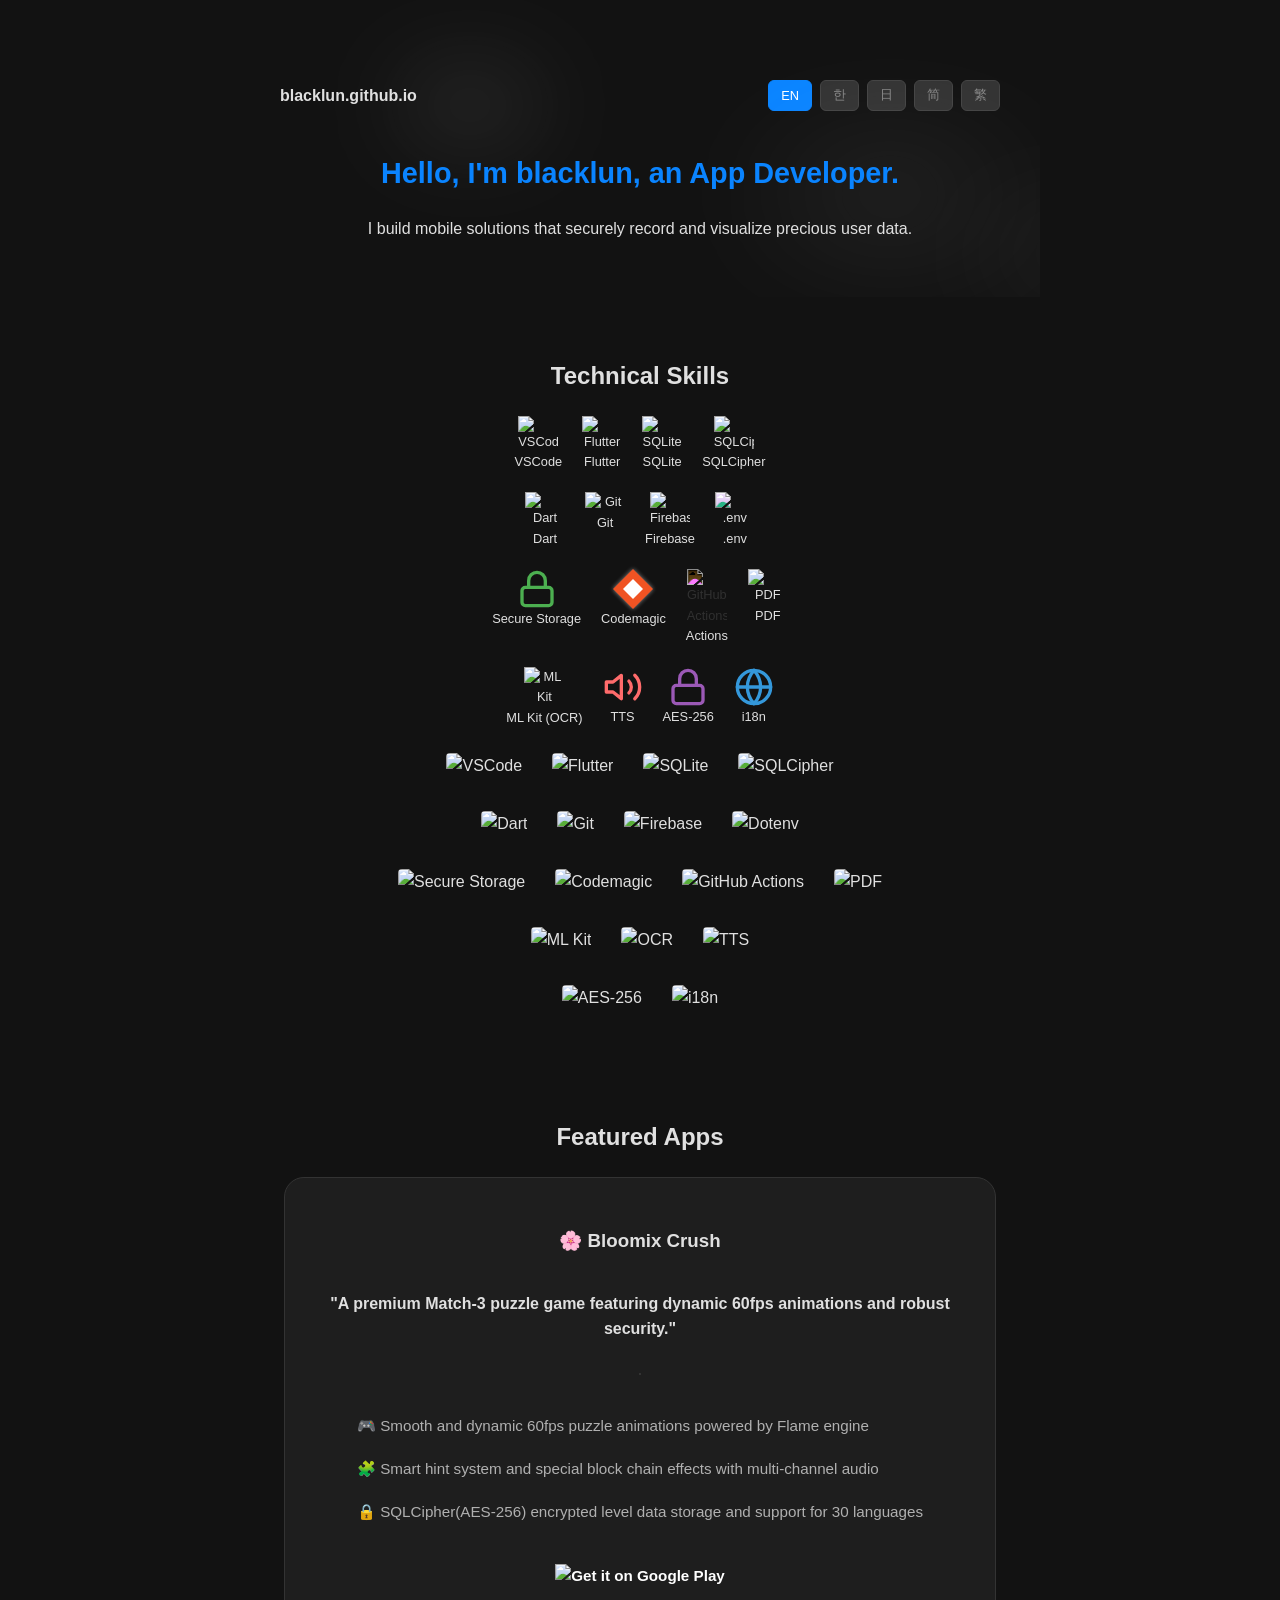
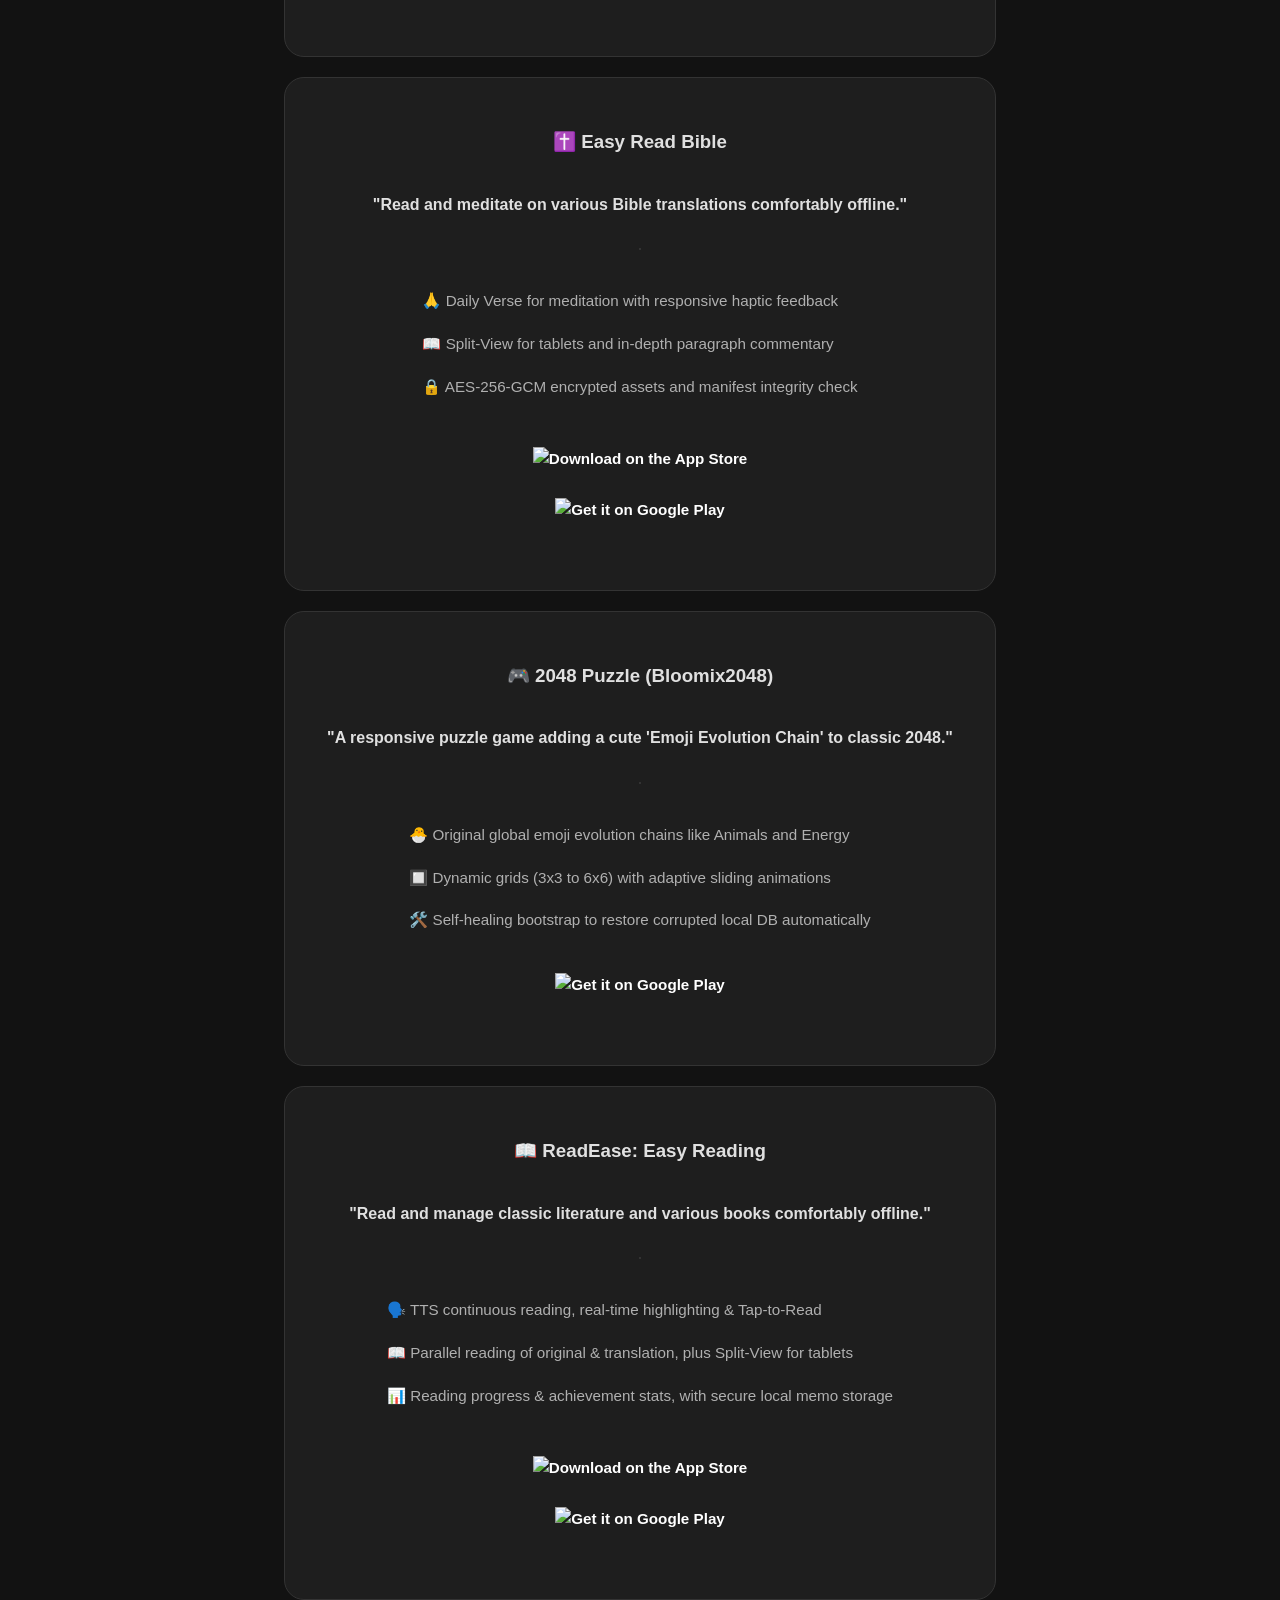
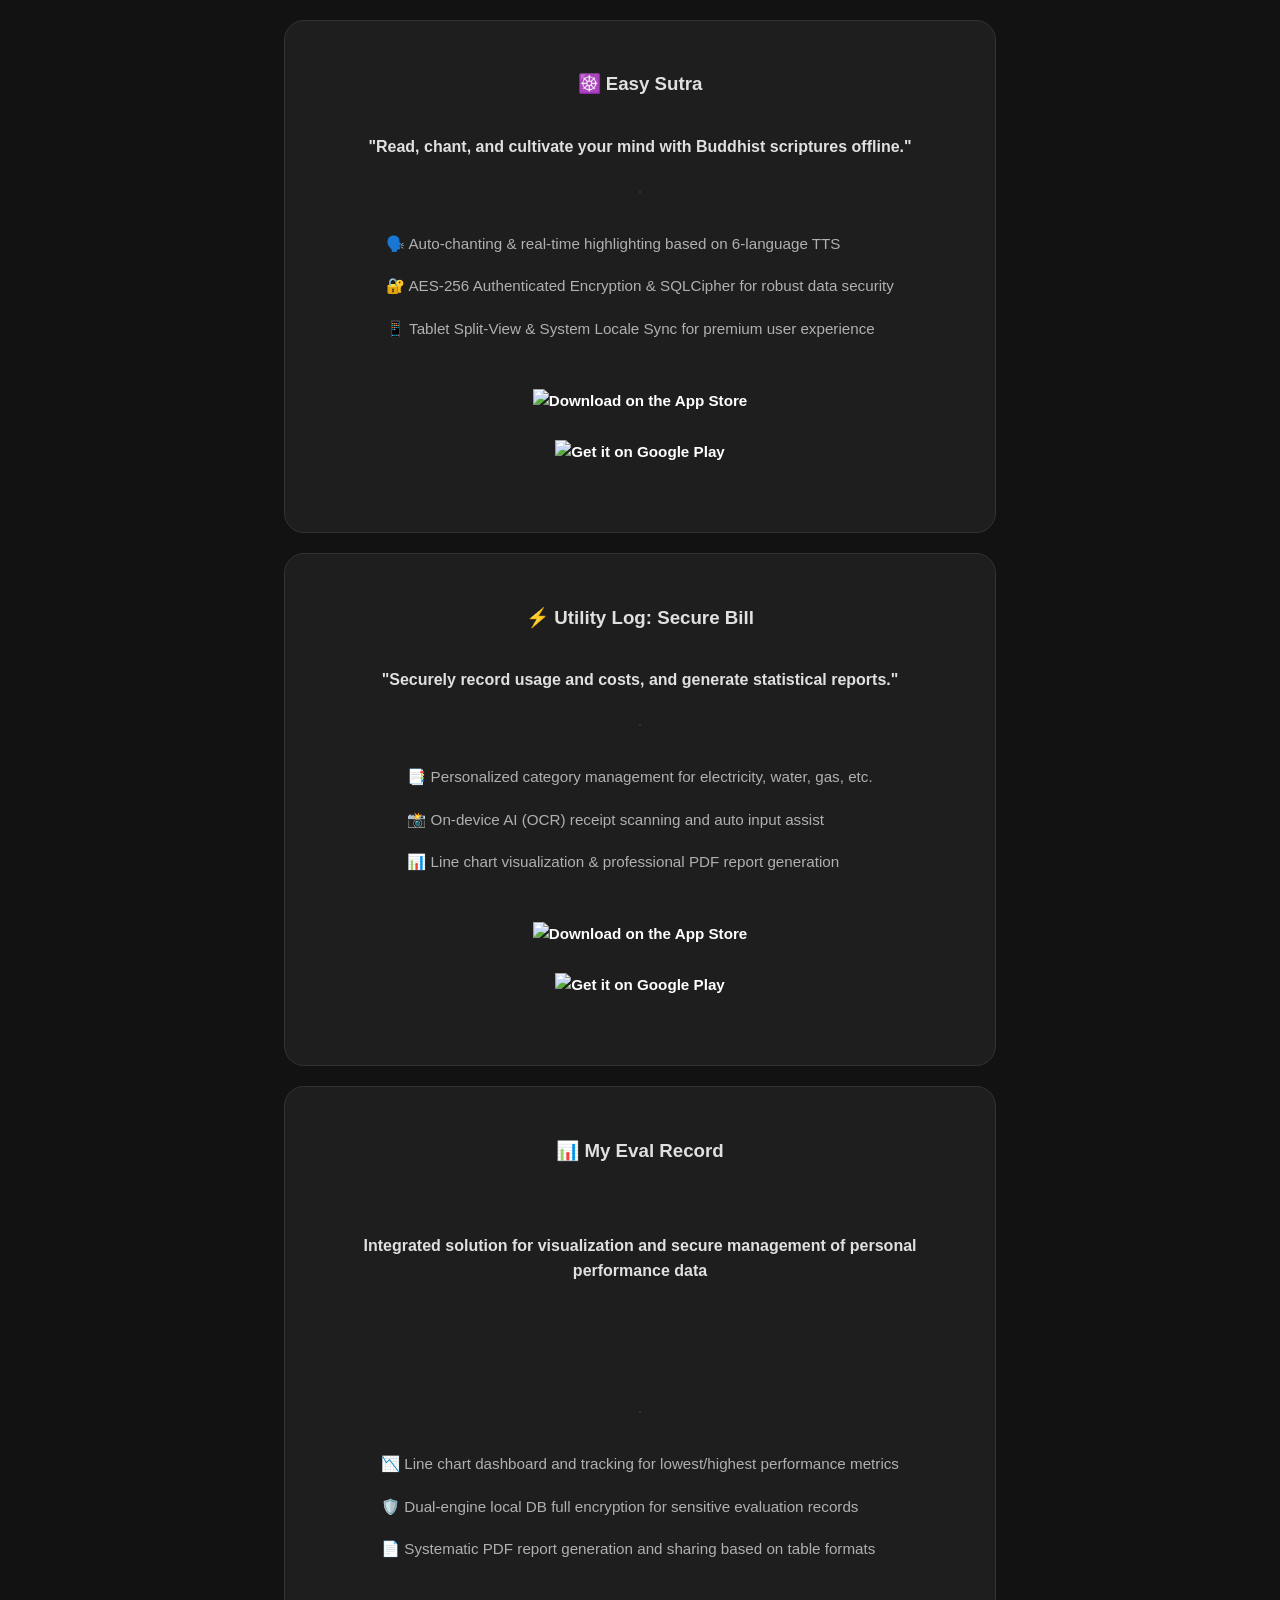
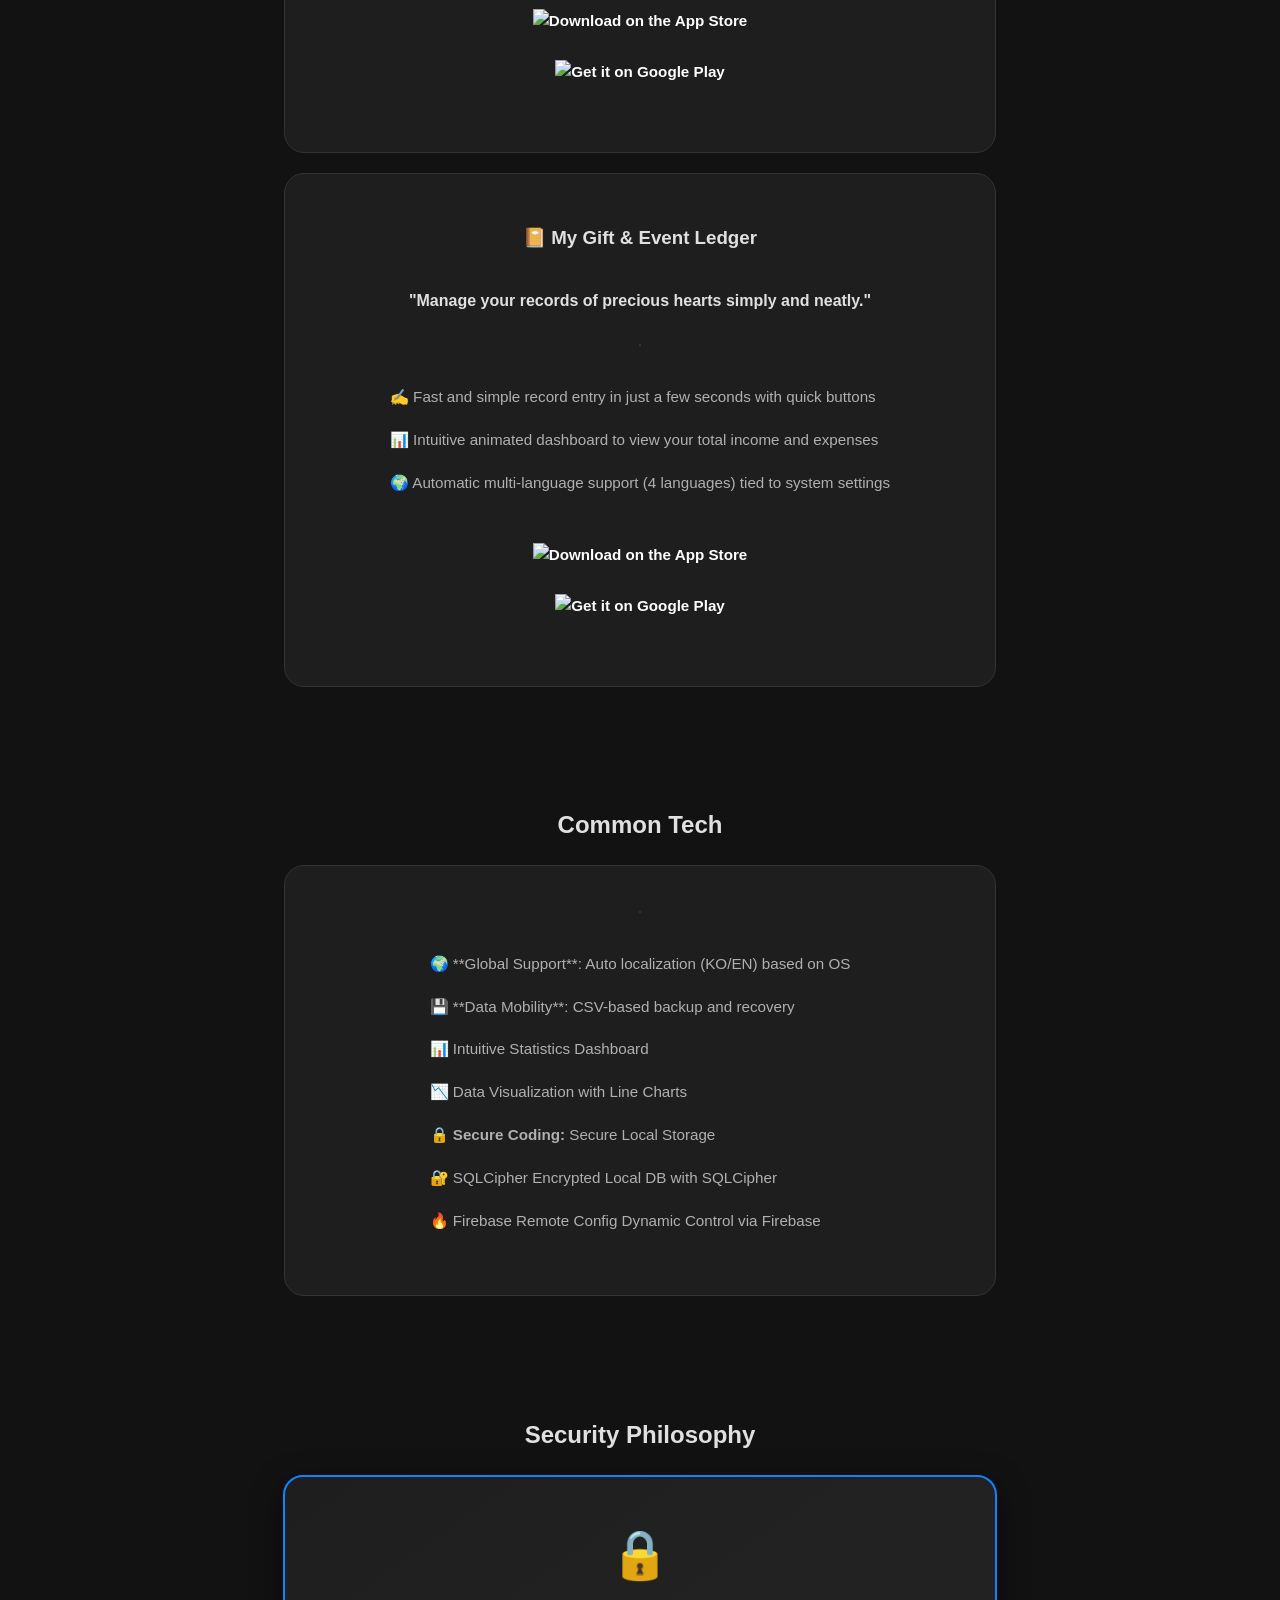
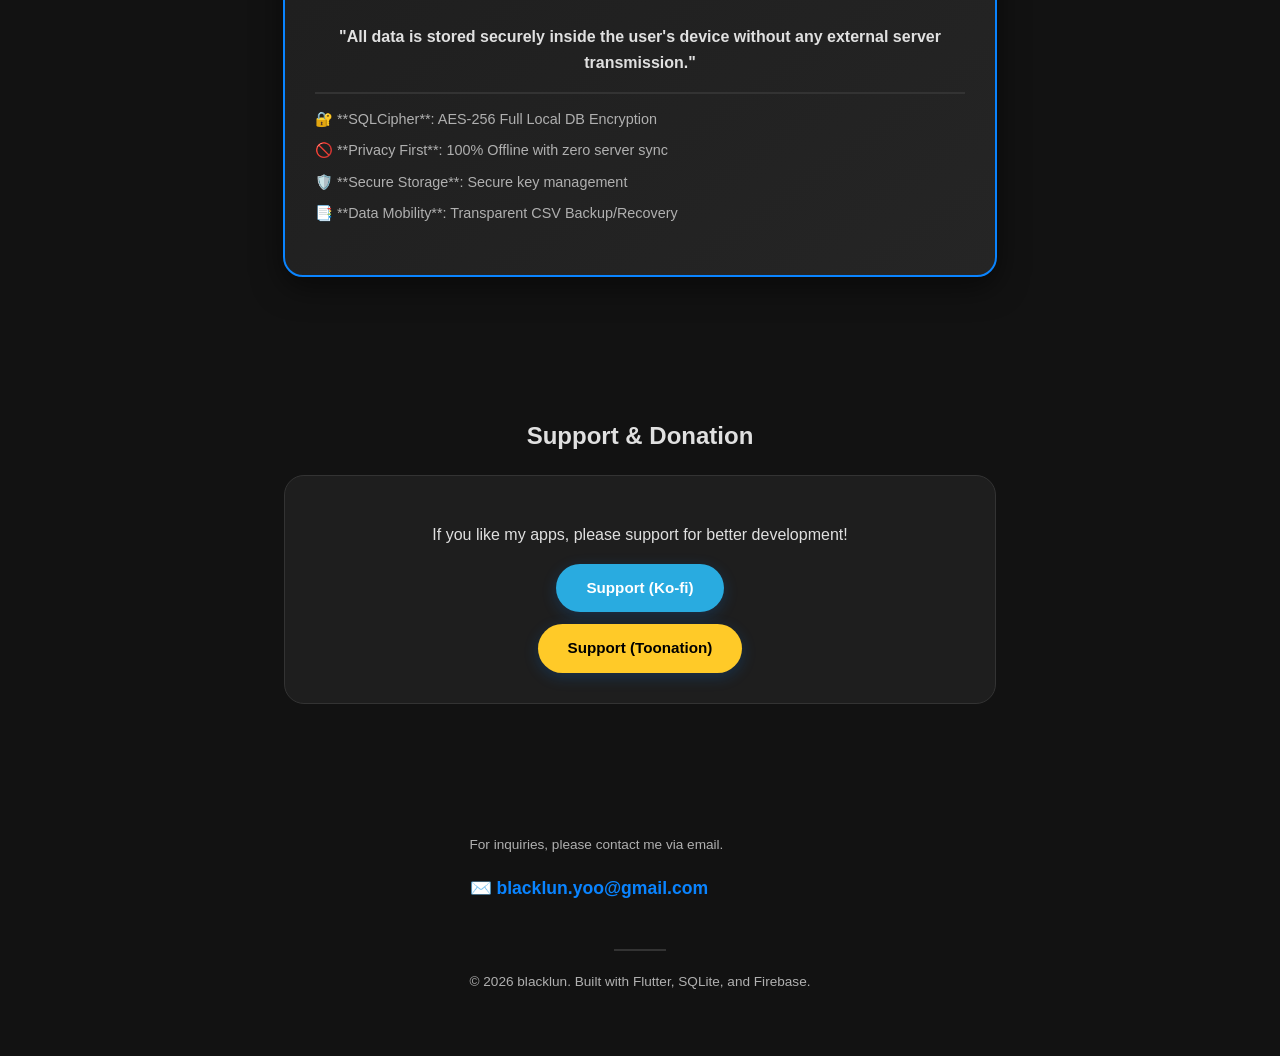
==== commit 1689bea3: "feat: add Bloomix Crush project section with Google Play Store badge" ====
--- a/index.html
+++ b/index.html
@@ -215,6 +215,55 @@
             <h2 class="lang-ja">おすすめアプリ</h2>
             <h2 class="lang-zh">推荐应用</h2>
             <h2 class="lang-zh-Hant">推薦應用</h2>
+
+            <div class="project-item">
+                <h3 class="lang-ko">🌸 블루믹스 크러쉬 (Bloomix Crush)</h3>
+                <h3 class="lang-en">🌸 Bloomix Crush</h3>
+                <h3 class="lang-ja">🌸 ブルーミックス クラッシュ (Bloomix Crush)</h3>
+                <h3 class="lang-zh">🌸 Bloomix Crush</h3>
+                <h3 class="lang-zh-Hant">🌸 Bloomix Crush</h3>
+                <p class="lang-ko"><strong>"다이내믹한 60fps 애니메이션과 강력한 보안을 갖춘 프리미엄 매치-3 퍼즐 게임입니다."</strong></p>
+                <p class="lang-en"><strong>"A premium Match-3 puzzle game featuring dynamic 60fps animations and robust security."</strong></p>
+                <p class="lang-ja"><strong>"ダイナミックな60fpsアニメーションと強力なセキュリティを備えたプレミアムマッチ3パズルゲームです。"</strong></p>
+                <p class="lang-zh"><strong>"具有动态60fps动画和强大安全性的高级三消益智游戏。"</strong></p>
+                <p class="lang-zh-Hant"><strong>"具有動態60fps動畫和強大安全性的高級三消益智遊戲。"</strong></p>
+                <hr style="border: 0.5px solid var(--border-color); margin: 15px 0;">
+                <ul class="project-features">
+                    <li class="lang-ko">🎮 Flame 엔진 기반 부드럽고 쫀득한 60fps 퍼즐 애니메이션</li>
+                    <li class="lang-en">🎮 Smooth and dynamic 60fps puzzle animations powered by Flame engine</li>
+                    <li class="lang-ja">🎮 Flameエンジンによるスムーズでダイナミックな60fpsパズルアニメーション</li>
+                    <li class="lang-zh">🎮 基于Flame引擎的流畅动态60fps益智动画</li>
+                    <li class="lang-zh-Hant">🎮 基於Flame引擎的流暢動態60fps益智動畫</li>
+
+                    <li class="lang-ko">🧩 똑똑한 힌트 시스템과 특수 블록 연쇄 효과 (Multi-Channel 오디오 적용)</li>
+                    <li class="lang-en">🧩 Smart hint system and special block chain effects with multi-channel audio</li>
+                    <li class="lang-ja">🧩 スマートヒントシステムとマルチチャンネルオーディオを備えた特殊ブロック連鎖効果</li>
+                    <li class="lang-zh">🧩 智能提示系统和带有多通道音频的特殊方块连锁效果</li>
+                    <li class="lang-zh-Hant">🧩 智能提示系統和帶有多通道音頻的特殊方塊連鎖效果</li>
+                    
+                    <li class="lang-ko">🔒 SQLCipher(AES-256) 기반 레벨 데이터 암호화 및 30개국 다국어 지원</li>
+                    <li class="lang-en">🔒 SQLCipher(AES-256) encrypted level data storage and support for 30 languages</li>
+                    <li class="lang-ja">🔒 SQLCipher(AES-256)暗号化レベルデータストレージと30カ国語対応</li>
+                    <li class="lang-zh">🔒 SQLCipher(AES-256)加密关卡数据存储和30国语言支持</li>
+                    <li class="lang-zh-Hant">🔒 SQLCipher(AES-256)加密關卡數據存儲和30國語言支持</li>
+                </ul>
+                <div class="button-container"
+                    style="display: flex; justify-content: center; gap: 10px; flex-wrap: wrap; align-items: center;">
+                    <a href="https://play.google.com/store/apps/details?id=com.bloomixcrush.game" target="_blank"
+                        rel="noopener noreferrer" style="background: none; padding: 0; box-shadow: none;">
+                        <img src="https://play.google.com/intl/en_us/badges/static/images/badges/ko_badge_web_generic.png"
+                            alt="Google Play에서 다운로드" class="lang-ko" style="height: 62px; margin-top: -7px;">
+                        <img src="https://play.google.com/intl/en_us/badges/static/images/badges/en_badge_web_generic.png"
+                            alt="Get it on Google Play" class="lang-en" style="height: 62px; margin-top: -7px;">
+                        <img src="https://play.google.com/intl/en_us/badges/static/images/badges/ja_badge_web_generic.png"
+                            alt="Google Play で手に入れよう" class="lang-ja" style="height: 62px; margin-top: -7px;">
+                        <img src="https://play.google.com/intl/en_us/badges/static/images/badges/zh-cn_badge_web_generic.png"
+                            alt="获取 Google Play" class="lang-zh" style="height: 52px; margin-top: -3px;">
+                        <img src="https://play.google.com/intl/en_us/badges/static/images/badges/zh-tw_badge_web_generic.png"
+                            alt="取得 Google Play" class="lang-zh-Hant" style="height: 52px; margin-top: -3px;">
+                    </a>
+                </div>
+            </div>
 
             <div class="project-item">
                 <h3 class="lang-ko">✝️ 쉬운 성경</h3>
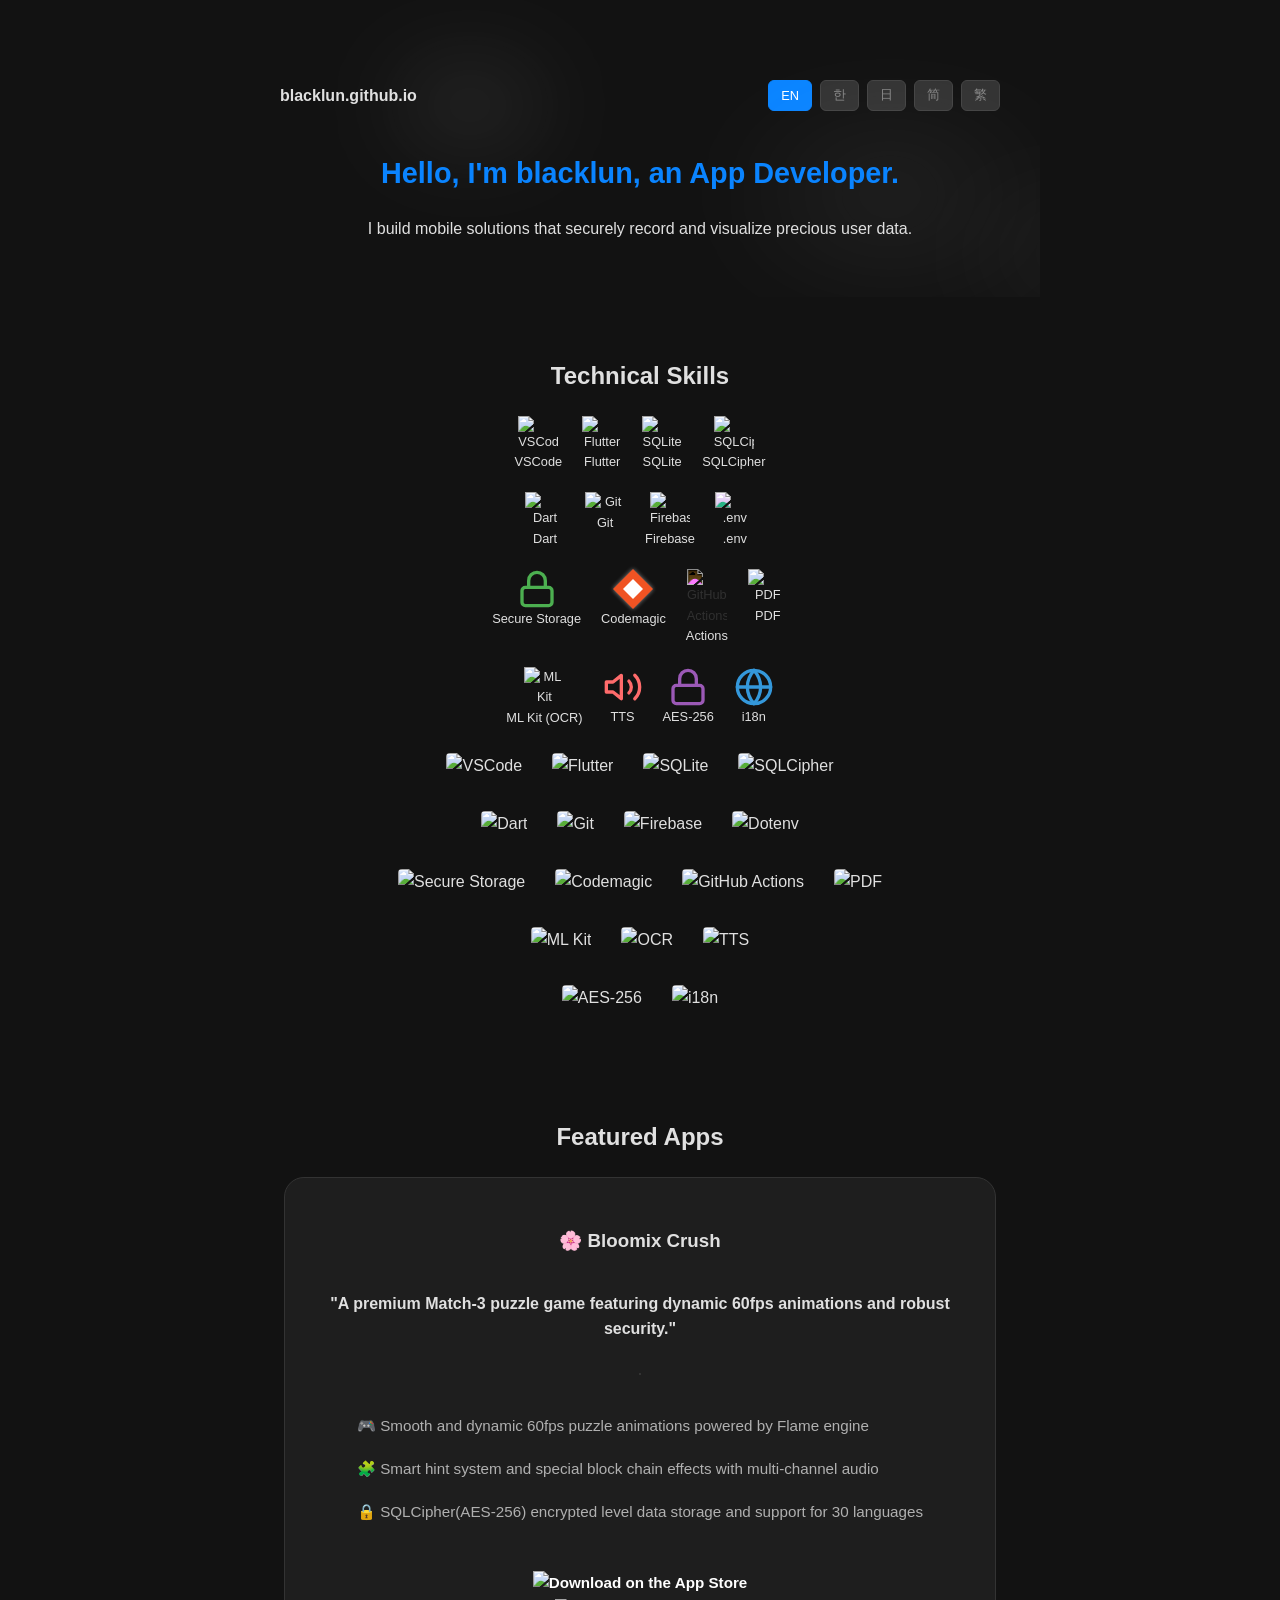
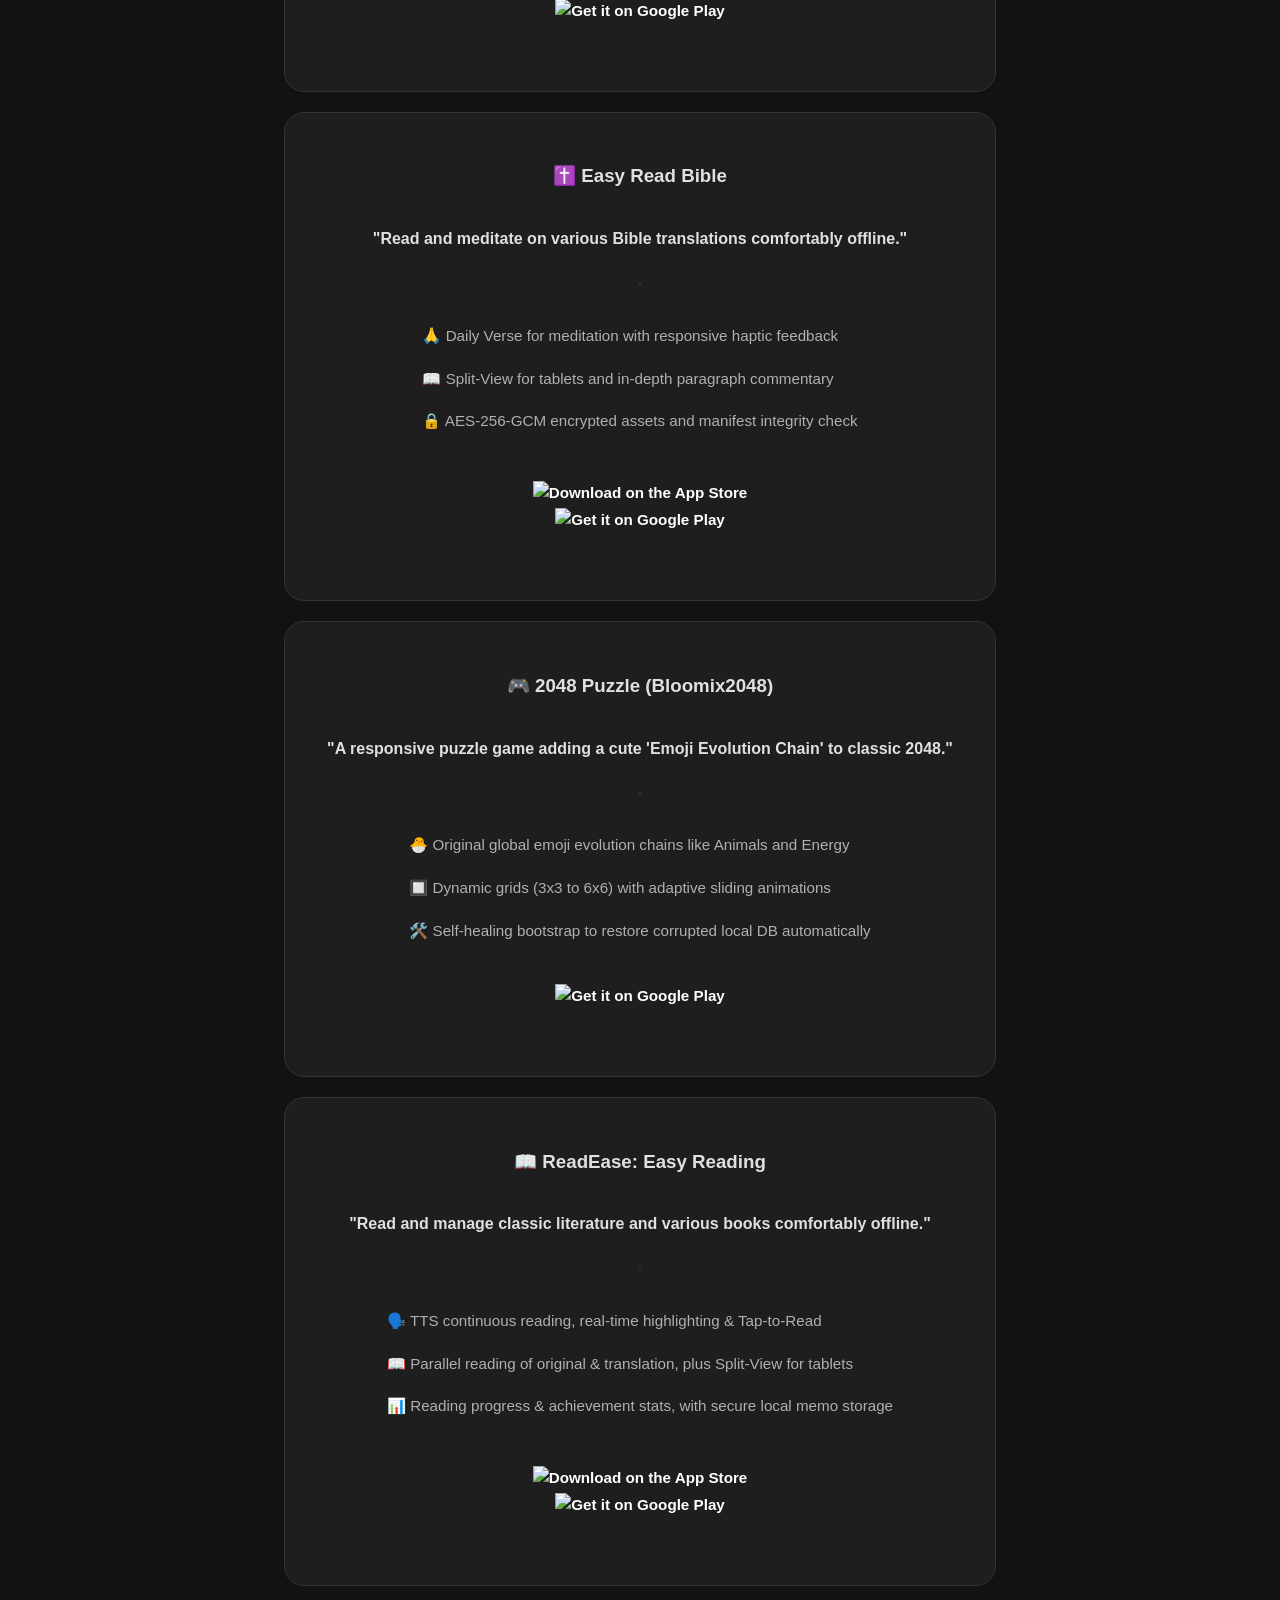
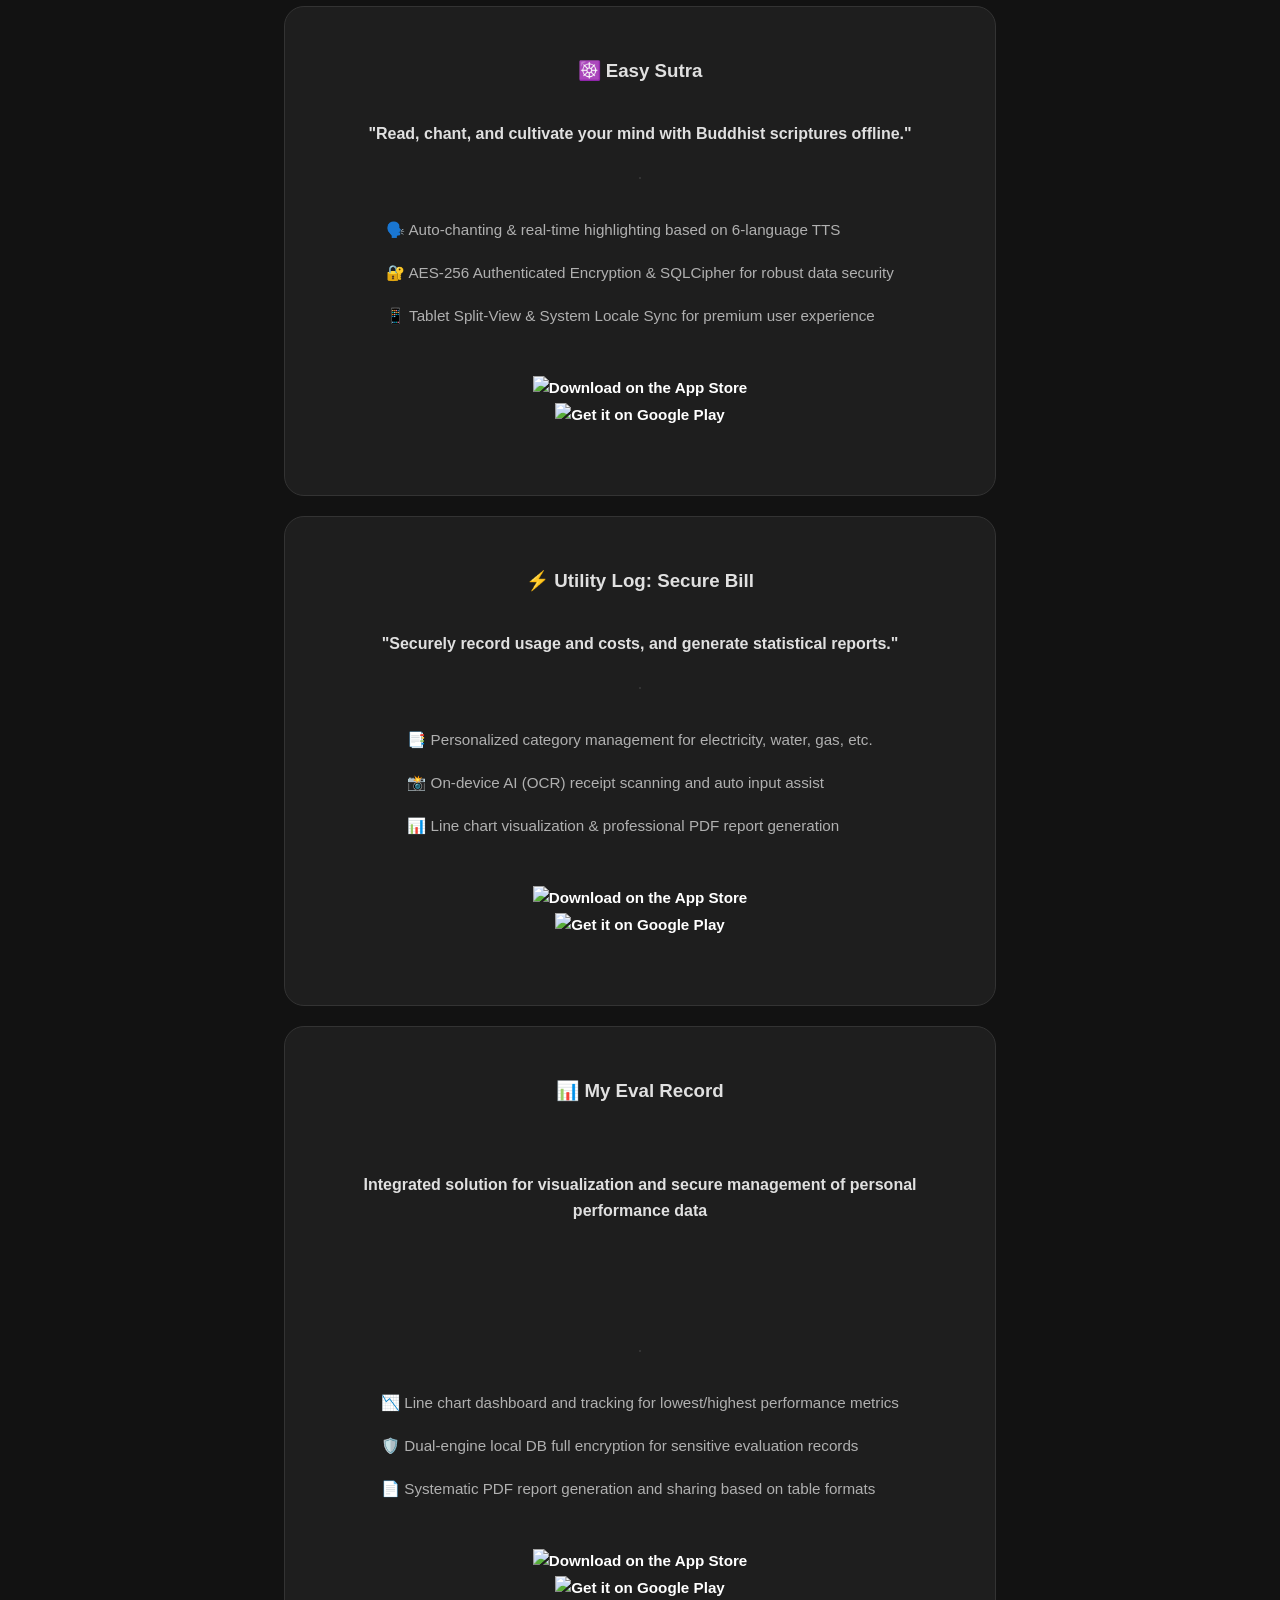
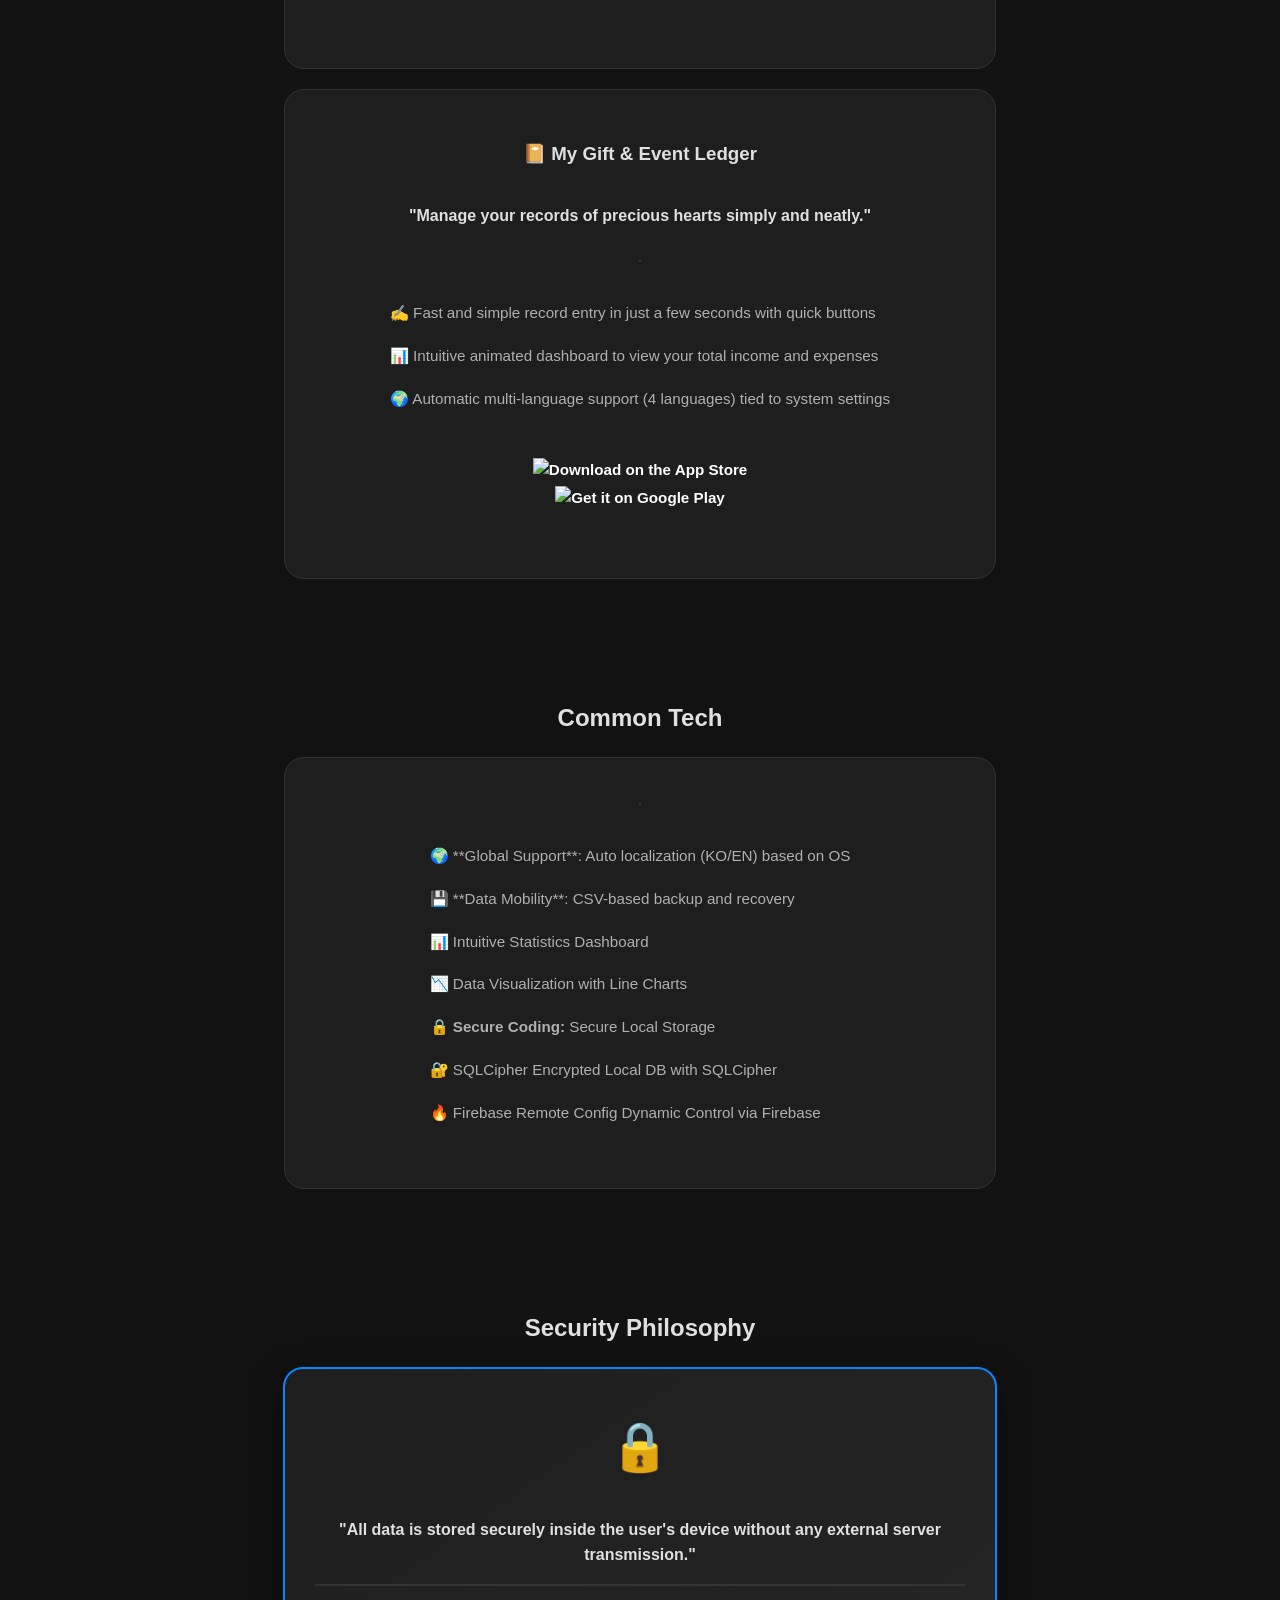
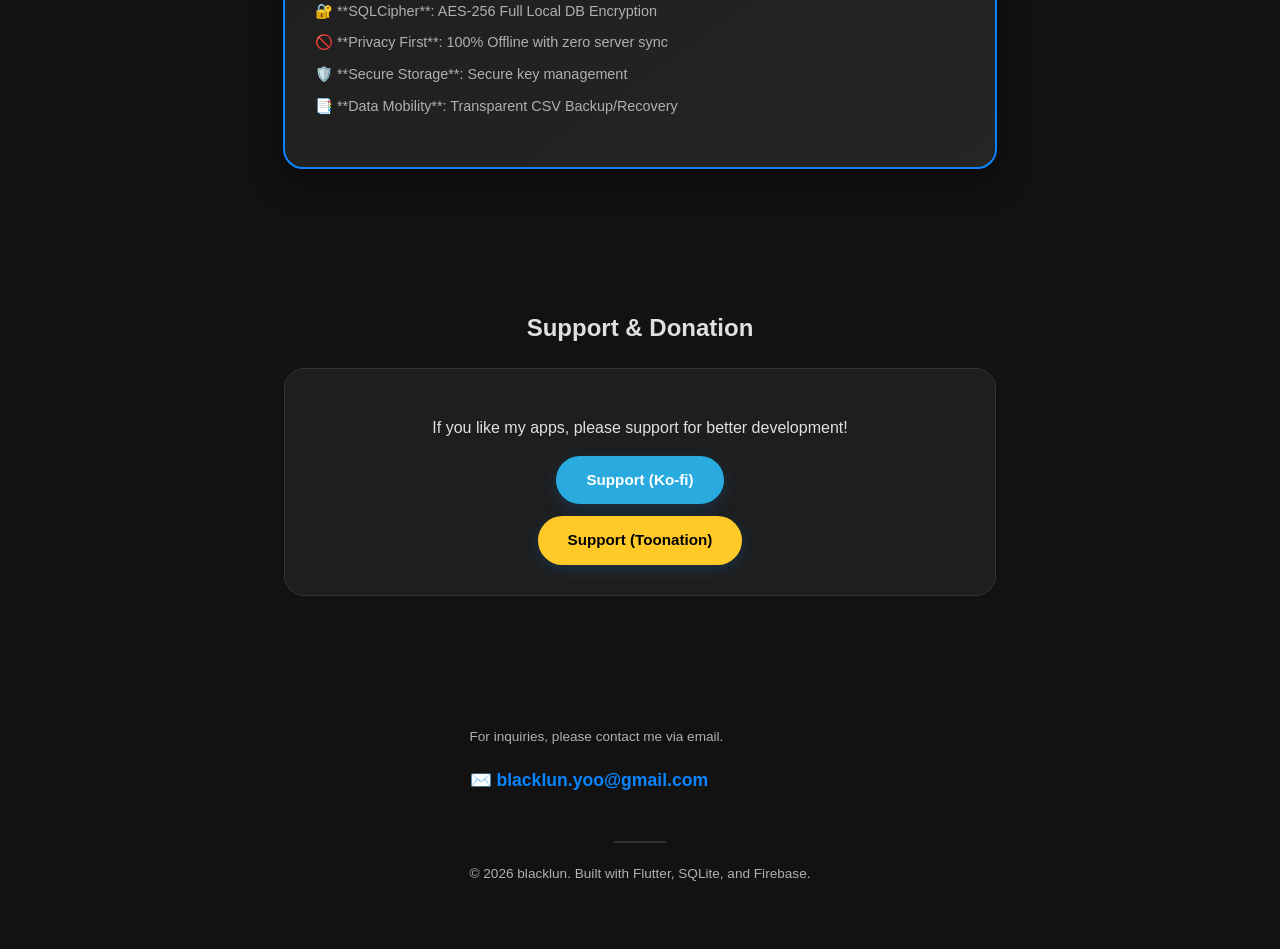
==== commit 671f5443: "feat: update App Store links with localized country codes for all apps" ====
--- a/index.html
+++ b/index.html
@@ -223,7 +223,8 @@
                 <h3 class="lang-zh">🌸 Bloomix Crush</h3>
                 <h3 class="lang-zh-Hant">🌸 Bloomix Crush</h3>
                 <p class="lang-ko"><strong>"다이내믹한 60fps 애니메이션과 강력한 보안을 갖춘 프리미엄 매치-3 퍼즐 게임입니다."</strong></p>
-                <p class="lang-en"><strong>"A premium Match-3 puzzle game featuring dynamic 60fps animations and robust security."</strong></p>
+                <p class="lang-en"><strong>"A premium Match-3 puzzle game featuring dynamic 60fps animations and robust
+                        security."</strong></p>
                 <p class="lang-ja"><strong>"ダイナミックな60fpsアニメーションと強力なセキュリティを備えたプレミアムマッチ3パズルゲームです。"</strong></p>
                 <p class="lang-zh"><strong>"具有动态60fps动画和强大安全性的高级三消益智游戏。"</strong></p>
                 <p class="lang-zh-Hant"><strong>"具有動態60fps動畫和強大安全性的高級三消益智遊戲。"</strong></p>
@@ -236,19 +237,52 @@
                     <li class="lang-zh-Hant">🎮 基於Flame引擎的流暢動態60fps益智動畫</li>
 
                     <li class="lang-ko">🧩 똑똑한 힌트 시스템과 특수 블록 연쇄 효과 (Multi-Channel 오디오 적용)</li>
-                    <li class="lang-en">🧩 Smart hint system and special block chain effects with multi-channel audio</li>
+                    <li class="lang-en">🧩 Smart hint system and special block chain effects with multi-channel audio
+                    </li>
                     <li class="lang-ja">🧩 スマートヒントシステムとマルチチャンネルオーディオを備えた特殊ブロック連鎖効果</li>
                     <li class="lang-zh">🧩 智能提示系统和带有多通道音频的特殊方块连锁效果</li>
                     <li class="lang-zh-Hant">🧩 智能提示系統和帶有多通道音頻的特殊方塊連鎖效果</li>
-                    
+
                     <li class="lang-ko">🔒 SQLCipher(AES-256) 기반 레벨 데이터 암호화 및 30개국 다국어 지원</li>
-                    <li class="lang-en">🔒 SQLCipher(AES-256) encrypted level data storage and support for 30 languages</li>
+                    <li class="lang-en">🔒 SQLCipher(AES-256) encrypted level data storage and support for 30 languages
+                    </li>
                     <li class="lang-ja">🔒 SQLCipher(AES-256)暗号化レベルデータストレージと30カ国語対応</li>
                     <li class="lang-zh">🔒 SQLCipher(AES-256)加密关卡数据存储和30国语言支持</li>
                     <li class="lang-zh-Hant">🔒 SQLCipher(AES-256)加密關卡數據存儲和30國語言支持</li>
                 </ul>
                 <div class="button-container"
                     style="display: flex; justify-content: center; gap: 10px; flex-wrap: wrap; align-items: center;">
+                    <a href="https://apps.apple.com/kr/app/bloomix-crush/id6791850251" target="_blank"
+                        rel="noopener noreferrer" class="lang-ko"
+                        style="background: none; padding: 0; box-shadow: none;">
+                        <img src="https://tools.applemediaservices.com/api/badges/download-on-the-app-store/black/ko-kr?size=250x83"
+                            alt="App Store에서 다운로드" style="height: 48px;">
+                    </a>
+                    <a href="https://apps.apple.com/us/app/bloomix-crush/id6791850251" target="_blank"
+                        rel="noopener noreferrer" class="lang-en"
+                        style="background: none; padding: 0; box-shadow: none;">
+                        <img src="https://tools.applemediaservices.com/api/badges/download-on-the-app-store/black/en-us?size=250x83"
+                            alt="Download on the App Store" style="height: 48px;">
+                    </a>
+                    <a href="https://apps.apple.com/jp/app/bloomix-crush/id6791850251" target="_blank"
+                        rel="noopener noreferrer" class="lang-ja"
+                        style="background: none; padding: 0; box-shadow: none;">
+                        <img src="https://tools.applemediaservices.com/api/badges/download-on-the-app-store/black/ja-jp?size=250x83"
+                            alt="App Storeでダウンロード" style="height: 48px;">
+                    </a>
+                    <a href="https://apps.apple.com/cn/app/bloomix-crush/id6791850251" target="_blank"
+                        rel="noopener noreferrer" class="lang-zh"
+                        style="background: none; padding: 0; box-shadow: none;">
+                        <img src="https://tools.applemediaservices.com/api/badges/download-on-the-app-store/black/zh-cn?size=250x83"
+                            alt="App Store 下载" style="height: 48px;">
+                    </a>
+                    <a href="https://apps.apple.com/tw/app/bloomix-crush/id6791850251" target="_blank"
+                        rel="noopener noreferrer" class="lang-zh-Hant"
+                        style="background: none; padding: 0; box-shadow: none;">
+                        <img src="https://tools.applemediaservices.com/api/badges/download-on-the-app-store/black/zh-tw?size=250x83"
+                            alt="App Store 下載" style="height: 48px;">
+                    </a>
+
                     <a href="https://play.google.com/store/apps/details?id=com.bloomixcrush.game" target="_blank"
                         rel="noopener noreferrer" style="background: none; padding: 0; box-shadow: none;">
                         <img src="https://play.google.com/intl/en_us/badges/static/images/badges/ko_badge_web_generic.png"
@@ -301,18 +335,35 @@
                 </ul>
                 <div class="button-container"
                     style="display: flex; justify-content: center; gap: 10px; flex-wrap: wrap; align-items: center;">
-                    <a href="https://apps.apple.com/app/easy-read-bible/id6770253137" target="_blank"
-                        rel="noopener noreferrer" style="background: none; padding: 0; box-shadow: none;">
+                    <a href="https://apps.apple.com/kr/app/easy-read-bible/id6770253137" target="_blank"
+                        rel="noopener noreferrer" class="lang-ko"
+                        style="background: none; padding: 0; box-shadow: none;">
                         <img src="https://tools.applemediaservices.com/api/badges/download-on-the-app-store/black/ko-kr?size=250x83"
-                            alt="App Store에서 다운로드" class="lang-ko" style="height: 48px;">
+                            alt="App Store에서 다운로드" style="height: 48px;">
+                    </a>
+                    <a href="https://apps.apple.com/us/app/easy-read-bible/id6770253137" target="_blank"
+                        rel="noopener noreferrer" class="lang-en"
+                        style="background: none; padding: 0; box-shadow: none;">
                         <img src="https://tools.applemediaservices.com/api/badges/download-on-the-app-store/black/en-us?size=250x83"
-                            alt="Download on the App Store" class="lang-en" style="height: 48px;">
+                            alt="Download on the App Store" style="height: 48px;">
+                    </a>
+                    <a href="https://apps.apple.com/jp/app/easy-read-bible/id6770253137" target="_blank"
+                        rel="noopener noreferrer" class="lang-ja"
+                        style="background: none; padding: 0; box-shadow: none;">
                         <img src="https://tools.applemediaservices.com/api/badges/download-on-the-app-store/black/ja-jp?size=250x83"
-                            alt="App Storeでダウンロード" class="lang-ja" style="height: 48px;">
+                            alt="App Storeでダウンロード" style="height: 48px;">
+                    </a>
+                    <a href="https://apps.apple.com/tw/app/easy-read-bible/id6770253137" target="_blank"
+                        rel="noopener noreferrer" class="lang-zh"
+                        style="background: none; padding: 0; box-shadow: none;">
                         <img src="https://tools.applemediaservices.com/api/badges/download-on-the-app-store/black/zh-cn?size=250x83"
-                            alt="App Store 下载" class="lang-zh" style="height: 48px;">
+                            alt="App Store 下载" style="height: 48px;">
+                    </a>
+                    <a href="https://apps.apple.com/tw/app/easy-read-bible/id6770253137" target="_blank"
+                        rel="noopener noreferrer" class="lang-zh-Hant"
+                        style="background: none; padding: 0; box-shadow: none;">
                         <img src="https://tools.applemediaservices.com/api/badges/download-on-the-app-store/black/zh-tw?size=250x83"
-                            alt="App Store 下載" class="lang-zh-Hant" style="height: 48px;">
+                            alt="App Store 下載" style="height: 48px;">
                     </a>
 
                     <a href="https://play.google.com/store/apps/details?id=com.easyreadbible.app" target="_blank"
@@ -419,18 +470,35 @@
                 </ul>
                 <div class="button-container"
                     style="display: flex; justify-content: center; gap: 10px; flex-wrap: wrap; align-items: center;">
-                    <a href="https://apps.apple.com/app/readease-easy-reading/id6766005685" target="_blank"
-                        rel="noopener noreferrer" style="background: none; padding: 0; box-shadow: none;">
+                    <a href="https://apps.apple.com/kr/app/readease-easy-reading/id6766005685" target="_blank"
+                        rel="noopener noreferrer" class="lang-ko"
+                        style="background: none; padding: 0; box-shadow: none;">
                         <img src="https://tools.applemediaservices.com/api/badges/download-on-the-app-store/black/ko-kr?size=250x83"
-                            alt="App Store에서 다운로드" class="lang-ko" style="height: 48px;">
+                            alt="App Store에서 다운로드" style="height: 48px;">
+                    </a>
+                    <a href="https://apps.apple.com/us/app/readease-easy-reading/id6766005685" target="_blank"
+                        rel="noopener noreferrer" class="lang-en"
+                        style="background: none; padding: 0; box-shadow: none;">
                         <img src="https://tools.applemediaservices.com/api/badges/download-on-the-app-store/black/en-us?size=250x83"
-                            alt="Download on the App Store" class="lang-en" style="height: 48px;">
+                            alt="Download on the App Store" style="height: 48px;">
+                    </a>
+                    <a href="https://apps.apple.com/jp/app/readease-easy-reading/id6766005685" target="_blank"
+                        rel="noopener noreferrer" class="lang-ja"
+                        style="background: none; padding: 0; box-shadow: none;">
                         <img src="https://tools.applemediaservices.com/api/badges/download-on-the-app-store/black/ja-jp?size=250x83"
-                            alt="App Storeでダウンロード" class="lang-ja" style="height: 48px;">
+                            alt="App Storeでダウンロード" style="height: 48px;">
+                    </a>
+                    <a href="https://apps.apple.com/tw/app/readease-easy-reading/id6766005685" target="_blank"
+                        rel="noopener noreferrer" class="lang-zh"
+                        style="background: none; padding: 0; box-shadow: none;">
                         <img src="https://tools.applemediaservices.com/api/badges/download-on-the-app-store/black/zh-cn?size=250x83"
-                            alt="App Store 下载" class="lang-zh" style="height: 48px;">
+                            alt="App Store 下载" style="height: 48px;">
+                    </a>
+                    <a href="https://apps.apple.com/tw/app/readease-easy-reading/id6766005685" target="_blank"
+                        rel="noopener noreferrer" class="lang-zh-Hant"
+                        style="background: none; padding: 0; box-shadow: none;">
                         <img src="https://tools.applemediaservices.com/api/badges/download-on-the-app-store/black/zh-tw?size=250x83"
-                            alt="App Store 下載" class="lang-zh-Hant" style="height: 48px;">
+                            alt="App Store 下載" style="height: 48px;">
                     </a>
 
                     <a href="https://play.google.com/store/apps/details?id=com.easyreadbook.app" target="_blank"
@@ -485,18 +553,35 @@
                 </ul>
                 <div class="button-container"
                     style="display: flex; justify-content: center; gap: 10px; flex-wrap: wrap; align-items: center;">
-                    <a href="https://apps.apple.com/app/easy-sutra/id6761761924" target="_blank"
-                        rel="noopener noreferrer" style="background: none; padding: 0; box-shadow: none;">
+                    <a href="https://apps.apple.com/kr/app/easy-sutra/id6761761924" target="_blank"
+                        rel="noopener noreferrer" class="lang-ko"
+                        style="background: none; padding: 0; box-shadow: none;">
                         <img src="https://tools.applemediaservices.com/api/badges/download-on-the-app-store/black/ko-kr?size=250x83"
-                            alt="App Store에서 다운로드" class="lang-ko" style="height: 48px;">
+                            alt="App Store에서 다운로드" style="height: 48px;">
+                    </a>
+                    <a href="https://apps.apple.com/us/app/easy-sutra/id6761761924" target="_blank"
+                        rel="noopener noreferrer" class="lang-en"
+                        style="background: none; padding: 0; box-shadow: none;">
                         <img src="https://tools.applemediaservices.com/api/badges/download-on-the-app-store/black/en-us?size=250x83"
-                            alt="Download on the App Store" class="lang-en" style="height: 48px;">
+                            alt="Download on the App Store" style="height: 48px;">
+                    </a>
+                    <a href="https://apps.apple.com/jp/app/easy-sutra/id6761761924" target="_blank"
+                        rel="noopener noreferrer" class="lang-ja"
+                        style="background: none; padding: 0; box-shadow: none;">
                         <img src="https://tools.applemediaservices.com/api/badges/download-on-the-app-store/black/ja-jp?size=250x83"
-                            alt="App Storeでダウンロード" class="lang-ja" style="height: 48px;">
+                            alt="App Storeでダウンロード" style="height: 48px;">
+                    </a>
+                    <a href="https://apps.apple.com/tw/app/easy-sutra/id6761761924" target="_blank"
+                        rel="noopener noreferrer" class="lang-zh"
+                        style="background: none; padding: 0; box-shadow: none;">
                         <img src="https://tools.applemediaservices.com/api/badges/download-on-the-app-store/black/zh-cn?size=250x83"
-                            alt="App Store 下载" class="lang-zh" style="height: 48px;">
+                            alt="App Store 下载" style="height: 48px;">
+                    </a>
+                    <a href="https://apps.apple.com/tw/app/easy-sutra/id6761761924" target="_blank"
+                        rel="noopener noreferrer" class="lang-zh-Hant"
+                        style="background: none; padding: 0; box-shadow: none;">
                         <img src="https://tools.applemediaservices.com/api/badges/download-on-the-app-store/black/zh-tw?size=250x83"
-                            alt="App Store 下載" class="lang-zh-Hant" style="height: 48px;">
+                            alt="App Store 下載" style="height: 48px;">
                     </a>
 
                     <a href="https://play.google.com/store/apps/details?id=com.easysutra.app" target="_blank"
@@ -551,19 +636,35 @@
                 </ul>
                 <div class="button-container"
                     style="display: flex; justify-content: center; gap: 10px; flex-wrap: wrap; align-items: center;">
-                    <a href="https://apps.apple.com/app/%EA%B3%B5%EA%B3%BC%EA%B8%88-%EA%B8%B0%EB%A1%9D/id6760272670"
-                        target="_blank" rel="noopener noreferrer"
+                    <a href="https://apps.apple.com/kr/app/%EA%B3%B5%EA%B3%BC%EA%B8%88-%EA%B8%B0%EB%A1%9D/id6760272670"
+                        target="_blank" rel="noopener noreferrer" class="lang-ko"
                         style="background: none; padding: 0; box-shadow: none;">
                         <img src="https://tools.applemediaservices.com/api/badges/download-on-the-app-store/black/ko-kr?size=250x83"
-                            alt="App Store에서 다운로드" class="lang-ko" style="height: 48px;">
+                            alt="App Store에서 다운로드" style="height: 48px;">
+                    </a>
+                    <a href="https://apps.apple.com/us/app/%EA%B3%B5%EA%B3%BC%EA%B8%88-%EA%B8%B0%EB%A1%9D/id6760272670"
+                        target="_blank" rel="noopener noreferrer" class="lang-en"
+                        style="background: none; padding: 0; box-shadow: none;">
                         <img src="https://tools.applemediaservices.com/api/badges/download-on-the-app-store/black/en-us?size=250x83"
-                            alt="Download on the App Store" class="lang-en" style="height: 48px;">
+                            alt="Download on the App Store" style="height: 48px;">
+                    </a>
+                    <a href="https://apps.apple.com/jp/app/%EA%B3%B5%EA%B3%BC%EA%B8%88-%EA%B8%B0%EB%A1%9D/id6760272670"
+                        target="_blank" rel="noopener noreferrer" class="lang-ja"
+                        style="background: none; padding: 0; box-shadow: none;">
                         <img src="https://tools.applemediaservices.com/api/badges/download-on-the-app-store/black/ja-jp?size=250x83"
-                            alt="App Storeでダウンロード" class="lang-ja" style="height: 48px;">
+                            alt="App Storeでダウンロード" style="height: 48px;">
+                    </a>
+                    <a href="https://apps.apple.com/cn/app/%EA%B3%B5%EA%B3%BC%EA%B8%88-%EA%B8%B0%EB%A1%9D/id6760272670"
+                        target="_blank" rel="noopener noreferrer" class="lang-zh"
+                        style="background: none; padding: 0; box-shadow: none;">
                         <img src="https://tools.applemediaservices.com/api/badges/download-on-the-app-store/black/zh-cn?size=250x83"
-                            alt="App Store 下载" class="lang-zh" style="height: 48px;">
+                            alt="App Store 下载" style="height: 48px;">
+                    </a>
+                    <a href="https://apps.apple.com/tw/app/%EA%B3%B5%EA%B3%BC%EA%B8%88-%EA%B8%B0%EB%A1%9D/id6760272670"
+                        target="_blank" rel="noopener noreferrer" class="lang-zh-Hant"
+                        style="background: none; padding: 0; box-shadow: none;">
                         <img src="https://tools.applemediaservices.com/api/badges/download-on-the-app-store/black/zh-tw?size=250x83"
-                            alt="App Store 下載" class="lang-zh-Hant" style="height: 48px;">
+                            alt="App Store 下載" style="height: 48px;">
                     </a>
 
                     <a href="https://play.google.com/store/apps/details?id=com.ks.utility_log" target="_blank"
@@ -619,18 +720,35 @@
 
                 <div class="button-container"
                     style="display: flex; justify-content: center; gap: 10px; flex-wrap: wrap; align-items: center;">
-                    <a href="https://apps.apple.com/app/my-eval-record/id6759724181" target="_blank"
-                        rel="noopener noreferrer" style="background: none; padding: 0; box-shadow: none;">
+                    <a href="https://apps.apple.com/kr/app/my-eval-record/id6759724181" target="_blank"
+                        rel="noopener noreferrer" class="lang-ko"
+                        style="background: none; padding: 0; box-shadow: none;">
                         <img src="https://tools.applemediaservices.com/api/badges/download-on-the-app-store/black/ko-kr?size=250x83"
-                            alt="App Store에서 다운로드" class="lang-ko" style="height: 48px;">
+                            alt="App Store에서 다운로드" style="height: 48px;">
+                    </a>
+                    <a href="https://apps.apple.com/us/app/my-eval-record/id6759724181" target="_blank"
+                        rel="noopener noreferrer" class="lang-en"
+                        style="background: none; padding: 0; box-shadow: none;">
                         <img src="https://tools.applemediaservices.com/api/badges/download-on-the-app-store/black/en-us?size=250x83"
-                            alt="Download on the App Store" class="lang-en" style="height: 48px;">
+                            alt="Download on the App Store" style="height: 48px;">
+                    </a>
+                    <a href="https://apps.apple.com/jp/app/my-eval-record/id6759724181" target="_blank"
+                        rel="noopener noreferrer" class="lang-ja"
+                        style="background: none; padding: 0; box-shadow: none;">
                         <img src="https://tools.applemediaservices.com/api/badges/download-on-the-app-store/black/ja-jp?size=250x83"
-                            alt="App Storeでダウンロード" class="lang-ja" style="height: 48px;">
+                            alt="App Storeでダウンロード" style="height: 48px;">
+                    </a>
+                    <a href="https://apps.apple.com/cn/app/my-eval-record/id6759724181" target="_blank"
+                        rel="noopener noreferrer" class="lang-zh"
+                        style="background: none; padding: 0; box-shadow: none;">
                         <img src="https://tools.applemediaservices.com/api/badges/download-on-the-app-store/black/zh-cn?size=250x83"
-                            alt="App Store 下载" class="lang-zh" style="height: 48px;">
+                            alt="App Store 下载" style="height: 48px;">
+                    </a>
+                    <a href="https://apps.apple.com/tw/app/my-eval-record/id6759724181" target="_blank"
+                        rel="noopener noreferrer" class="lang-zh-Hant"
+                        style="background: none; padding: 0; box-shadow: none;">
                         <img src="https://tools.applemediaservices.com/api/badges/download-on-the-app-store/black/zh-tw?size=250x83"
-                            alt="App Store 下載" class="lang-zh-Hant" style="height: 48px;">
+                            alt="App Store 下載" style="height: 48px;">
                     </a>
 
                     <a href="https://play.google.com/store/apps/details?id=com.ks.my_eval_record" target="_blank"
@@ -686,19 +804,35 @@
 
                 <div class="button-container"
                     style="display: flex; justify-content: center; gap: 10px; flex-wrap: wrap; align-items: center;">
-                    <a href="https://apps.apple.com/app/%EB%82%B4-%EA%B2%BD%EC%A1%B0%EC%82%AC-%EC%9E%A5%EB%B6%80/id6759233404"
-                        target="_blank" rel="noopener noreferrer"
+                    <a href="https://apps.apple.com/kr/app/%EB%82%B4-%EA%B2%BD%EC%A1%B0%EC%82%AC-%EC%9E%A5%EB%B6%80/id6759233404"
+                        target="_blank" rel="noopener noreferrer" class="lang-ko"
                         style="background: none; padding: 0; box-shadow: none;">
                         <img src="https://tools.applemediaservices.com/api/badges/download-on-the-app-store/black/ko-kr?size=250x83"
-                            alt="App Store에서 다운로드" class="lang-ko" style="height: 48px;">
+                            alt="App Store에서 다운로드" style="height: 48px;">
+                    </a>
+                    <a href="https://apps.apple.com/us/app/%EB%82%B4-%EA%B2%BD%EC%A1%B0%EC%82%AC-%EC%9E%A5%EB%B6%80/id6759233404"
+                        target="_blank" rel="noopener noreferrer" class="lang-en"
+                        style="background: none; padding: 0; box-shadow: none;">
                         <img src="https://tools.applemediaservices.com/api/badges/download-on-the-app-store/black/en-us?size=250x83"
-                            alt="Download on the App Store" class="lang-en" style="height: 48px;">
+                            alt="Download on the App Store" style="height: 48px;">
+                    </a>
+                    <a href="https://apps.apple.com/jp/app/%EB%82%B4-%EA%B2%BD%EC%A1%B0%EC%82%AC-%EC%9E%A5%EB%B6%80/id6759233404"
+                        target="_blank" rel="noopener noreferrer" class="lang-ja"
+                        style="background: none; padding: 0; box-shadow: none;">
                         <img src="https://tools.applemediaservices.com/api/badges/download-on-the-app-store/black/ja-jp?size=250x83"
-                            alt="App Storeでダウンロード" class="lang-ja" style="height: 48px;">
+                            alt="App Storeでダウンロード" style="height: 48px;">
+                    </a>
+                    <a href="https://apps.apple.com/cn/app/%EB%82%B4-%EA%B2%BD%EC%A1%B0%EC%82%AC-%EC%9E%A5%EB%B6%80/id6759233404"
+                        target="_blank" rel="noopener noreferrer" class="lang-zh"
+                        style="background: none; padding: 0; box-shadow: none;">
                         <img src="https://tools.applemediaservices.com/api/badges/download-on-the-app-store/black/zh-cn?size=250x83"
-                            alt="App Store 下载" class="lang-zh" style="height: 48px;">
+                            alt="App Store 下载" style="height: 48px;">
+                    </a>
+                    <a href="https://apps.apple.com/tw/app/%EB%82%B4-%EA%B2%BD%EC%A1%B0%EC%82%AC-%EC%9E%A5%EB%B6%80/id6759233404"
+                        target="_blank" rel="noopener noreferrer" class="lang-zh-Hant"
+                        style="background: none; padding: 0; box-shadow: none;">
                         <img src="https://tools.applemediaservices.com/api/badges/download-on-the-app-store/black/zh-tw?size=250x83"
-                            alt="App Store 下載" class="lang-zh-Hant" style="height: 48px;">
+                            alt="App Store 下載" style="height: 48px;">
                     </a>
 
                     <a href="https://play.google.com/store/apps/details?id=com.ks.mymoneylog" target="_blank"
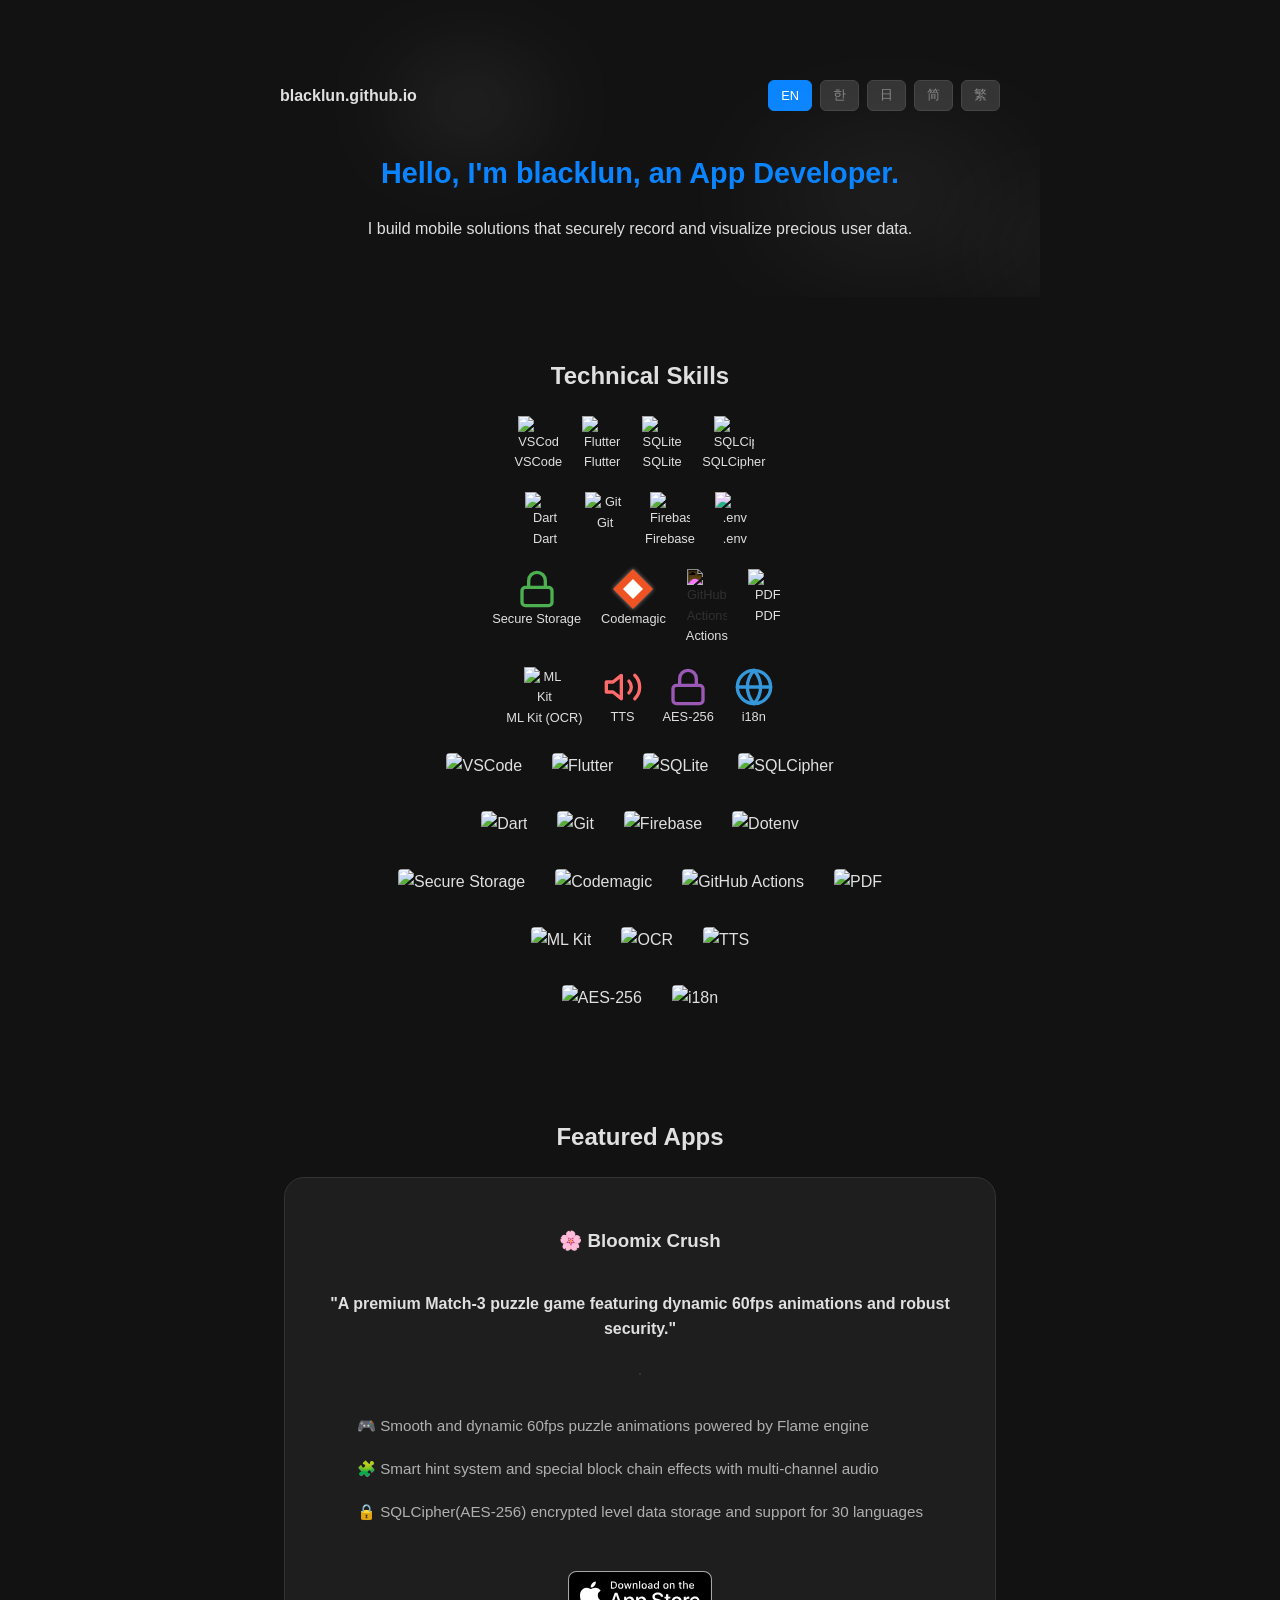
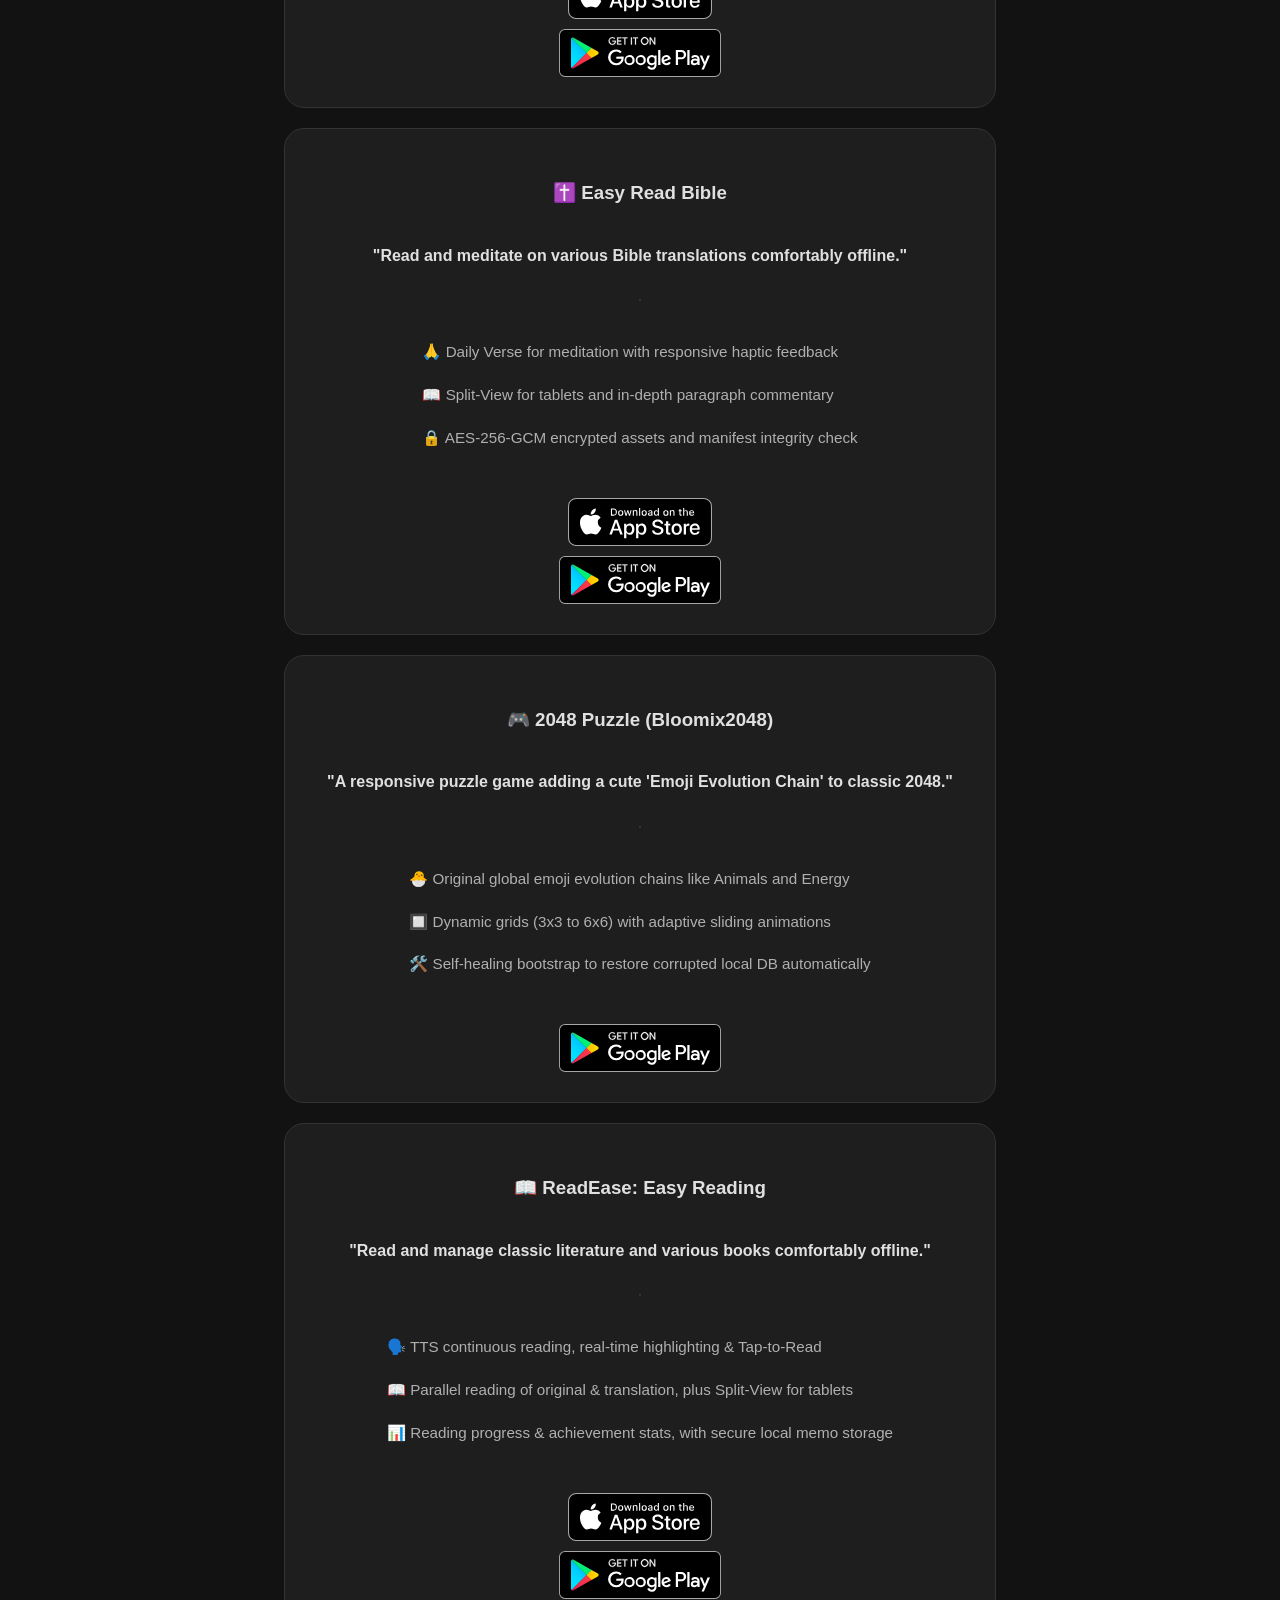
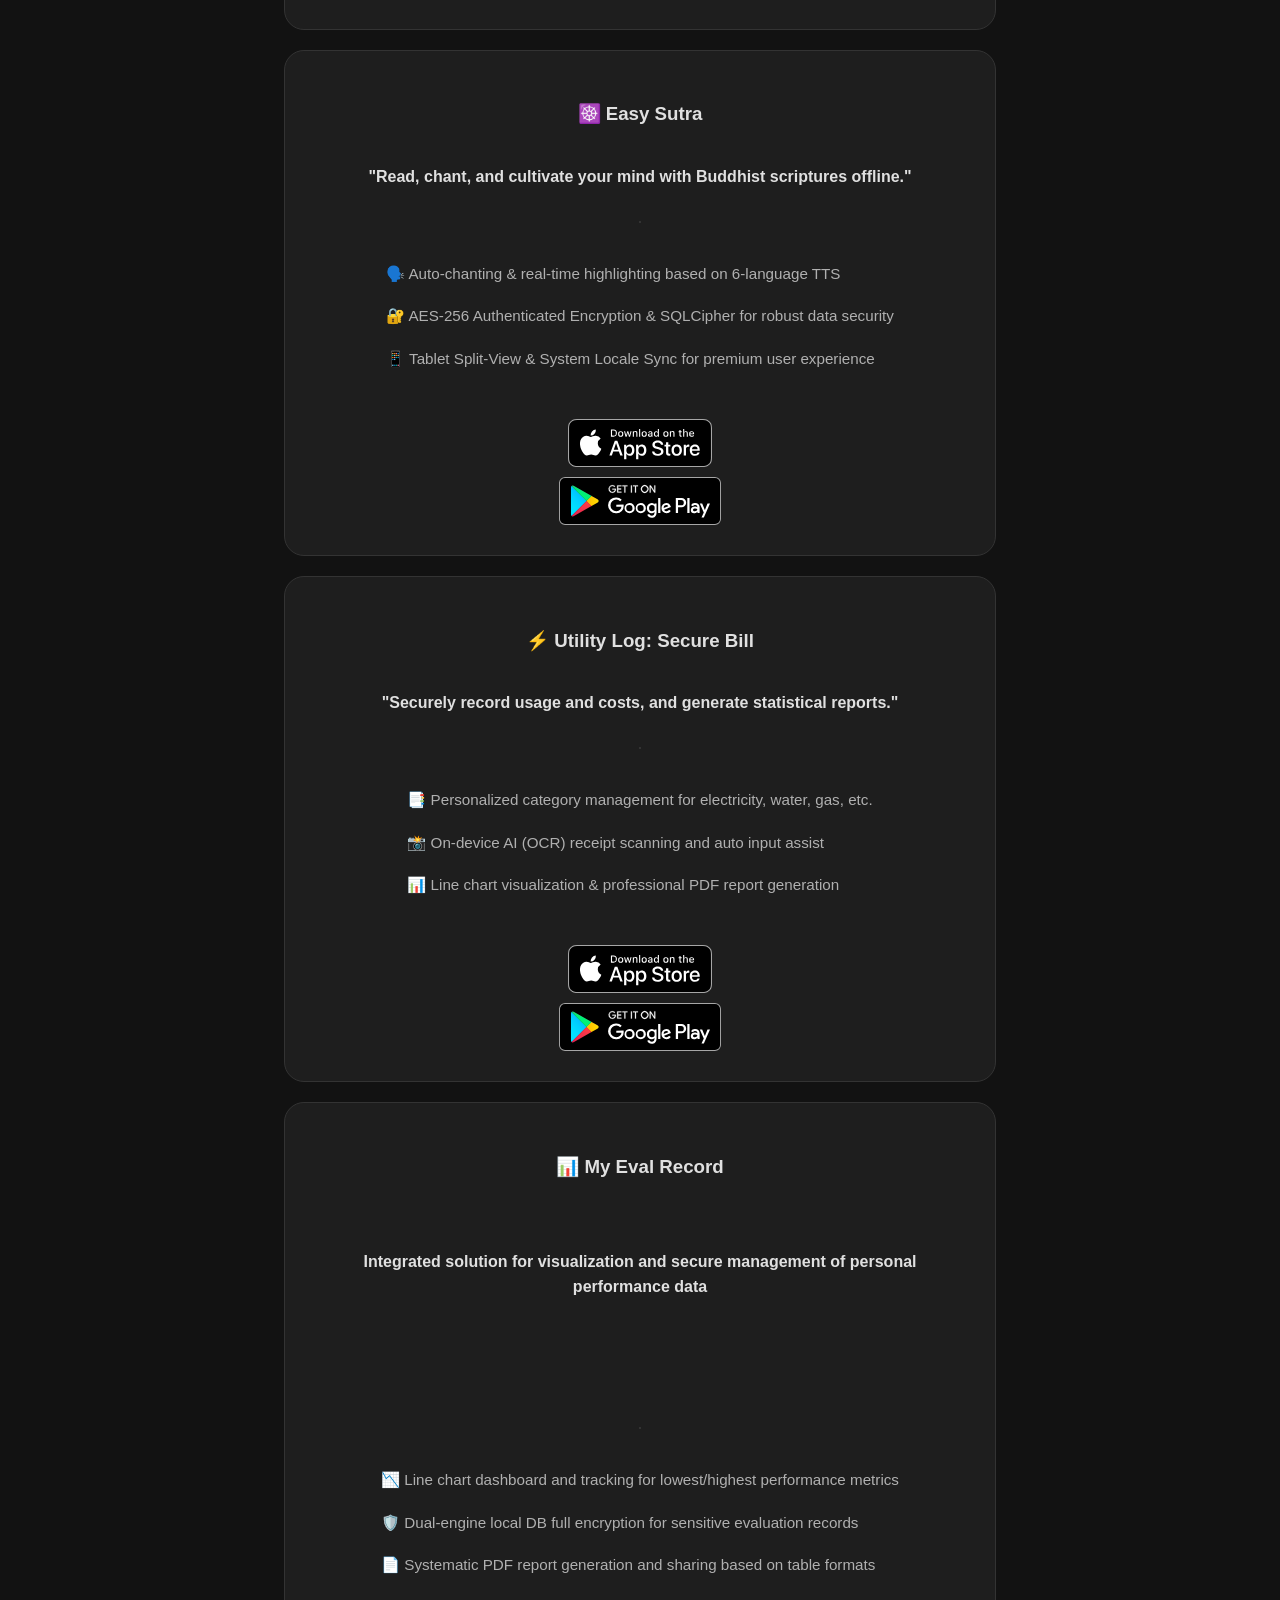
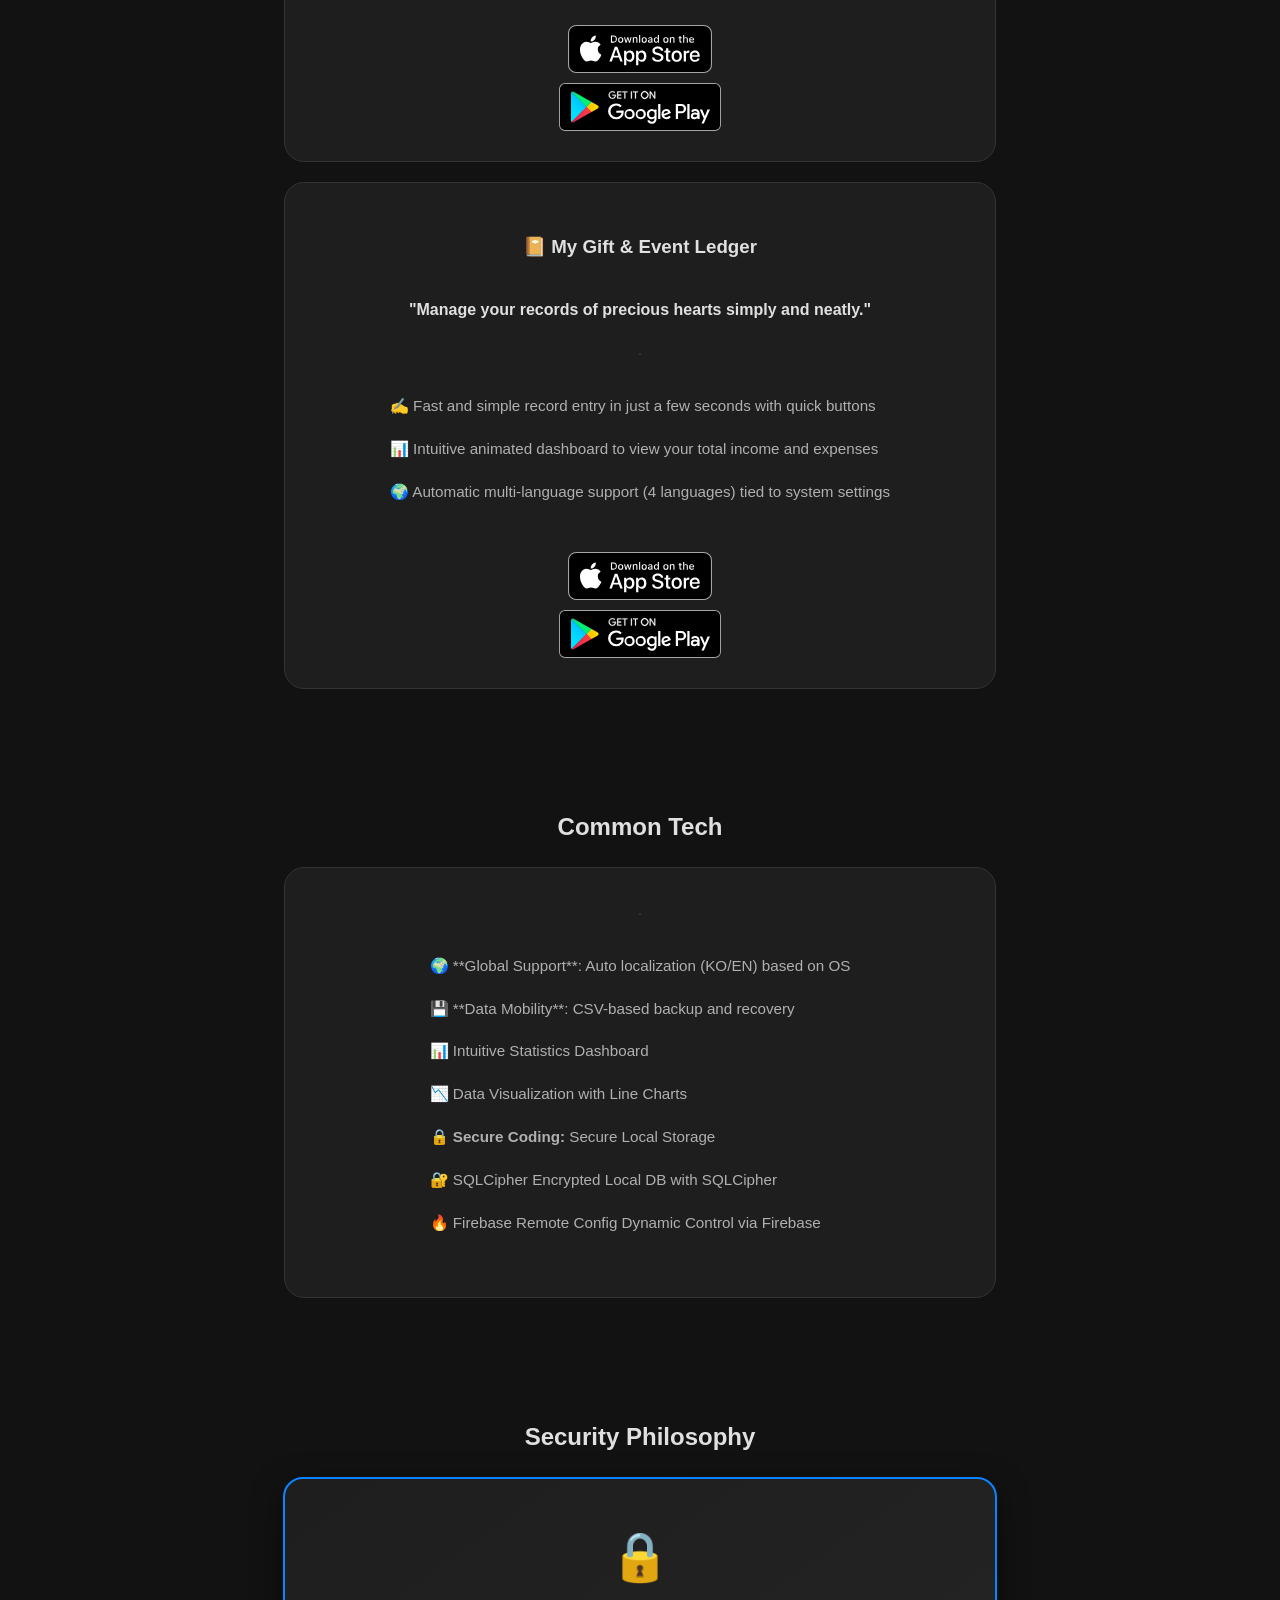
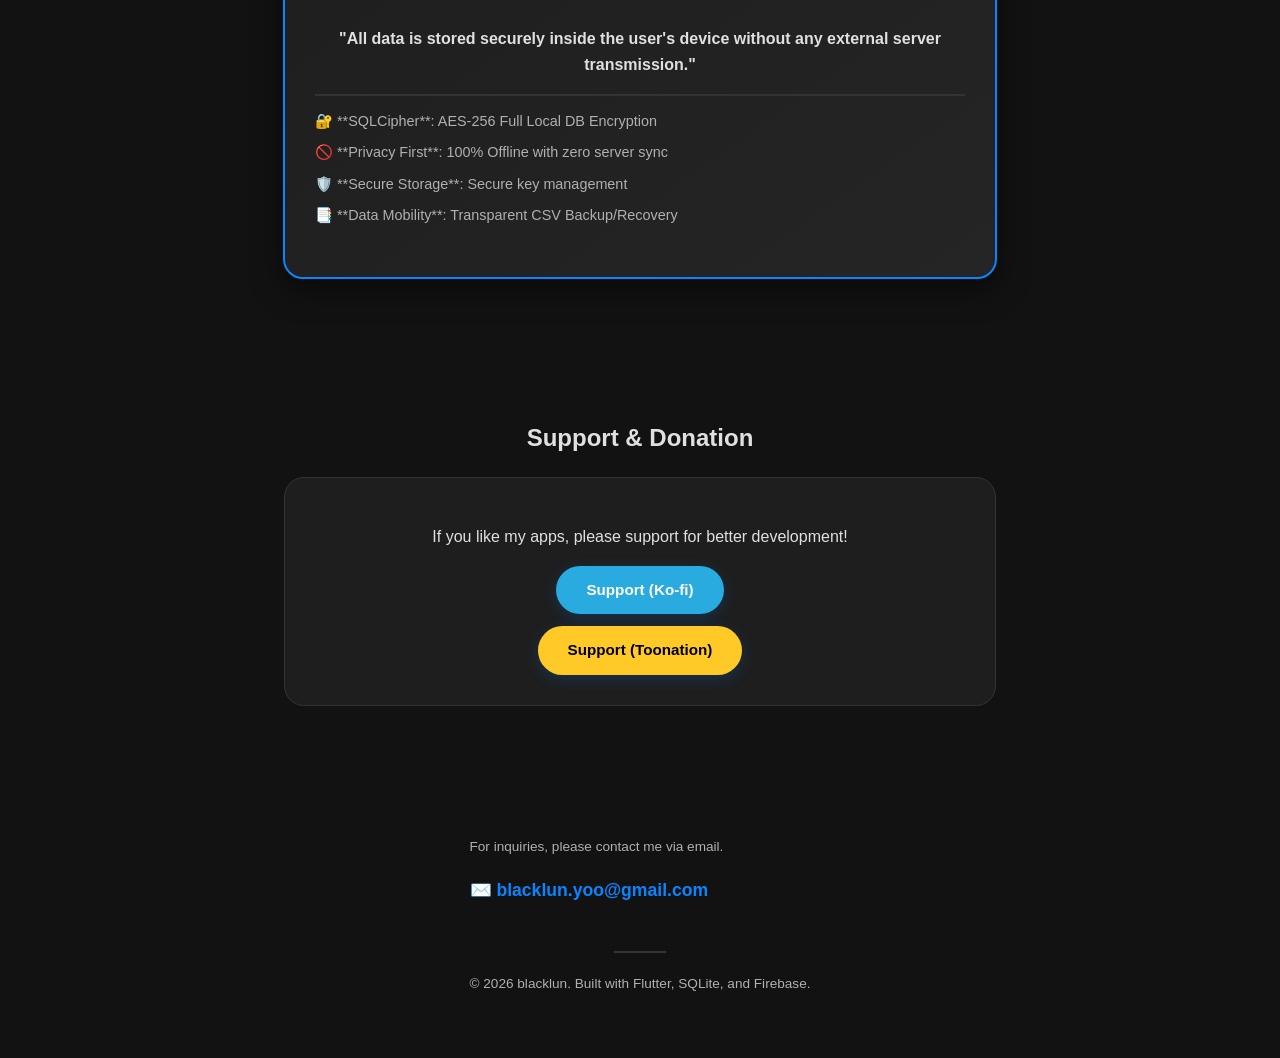
==== commit 8dc2cbf2: "Refactor: Simplify App Store badges to dynamic single tags" ====
--- a/index.html
+++ b/index.html
@@ -253,48 +253,17 @@
                 <div class="button-container"
                     style="display: flex; justify-content: center; gap: 10px; flex-wrap: wrap; align-items: center;">
                     <a href="https://apps.apple.com/kr/app/bloomix-crush/id6791850251" target="_blank"
-                        rel="noopener noreferrer" class="lang-ko"
+                        rel="noopener noreferrer" class="badge-link-apple"
+                        data-slug="bloomix-crush" data-id="6791850251"
                         style="background: none; padding: 0; box-shadow: none;">
-                        <img src="https://tools.applemediaservices.com/api/badges/download-on-the-app-store/black/ko-kr?size=250x83"
-                            alt="App Store에서 다운로드" style="height: 48px;">
-                    </a>
-                    <a href="https://apps.apple.com/us/app/bloomix-crush/id6791850251" target="_blank"
-                        rel="noopener noreferrer" class="lang-en"
-                        style="background: none; padding: 0; box-shadow: none;">
-                        <img src="https://tools.applemediaservices.com/api/badges/download-on-the-app-store/black/en-us?size=250x83"
-                            alt="Download on the App Store" style="height: 48px;">
-                    </a>
-                    <a href="https://apps.apple.com/jp/app/bloomix-crush/id6791850251" target="_blank"
-                        rel="noopener noreferrer" class="lang-ja"
-                        style="background: none; padding: 0; box-shadow: none;">
-                        <img src="https://tools.applemediaservices.com/api/badges/download-on-the-app-store/black/ja-jp?size=250x83"
-                            alt="App Storeでダウンロード" style="height: 48px;">
-                    </a>
-                    <a href="https://apps.apple.com/cn/app/bloomix-crush/id6791850251" target="_blank"
-                        rel="noopener noreferrer" class="lang-zh"
-                        style="background: none; padding: 0; box-shadow: none;">
-                        <img src="https://tools.applemediaservices.com/api/badges/download-on-the-app-store/black/zh-cn?size=250x83"
-                            alt="App Store 下载" style="height: 48px;">
-                    </a>
-                    <a href="https://apps.apple.com/tw/app/bloomix-crush/id6791850251" target="_blank"
-                        rel="noopener noreferrer" class="lang-zh-Hant"
-                        style="background: none; padding: 0; box-shadow: none;">
-                        <img src="https://tools.applemediaservices.com/api/badges/download-on-the-app-store/black/zh-tw?size=250x83"
-                            alt="App Store 下載" style="height: 48px;">
+                        <img src="./assets/badges/app-store-ko.svg"
+                            alt="App Store에서 다운로드" class="badge-appstore" style="height: 48px;">
                     </a>
 
                     <a href="https://play.google.com/store/apps/details?id=com.bloomixcrush.game" target="_blank"
                         rel="noopener noreferrer" style="background: none; padding: 0; box-shadow: none;">
-                        <img src="https://play.google.com/intl/en_us/badges/static/images/badges/ko_badge_web_generic.png"
-                            alt="Google Play에서 다운로드" class="lang-ko" style="height: 62px; margin-top: -7px;">
-                        <img src="https://play.google.com/intl/en_us/badges/static/images/badges/en_badge_web_generic.png"
-                            alt="Get it on Google Play" class="lang-en" style="height: 62px; margin-top: -7px;">
-                        <img src="https://play.google.com/intl/en_us/badges/static/images/badges/ja_badge_web_generic.png"
-                            alt="Google Play で手に入れよう" class="lang-ja" style="height: 62px; margin-top: -7px;">
-                        <img src="https://play.google.com/intl/en_us/badges/static/images/badges/zh-cn_badge_web_generic.png"
-                            alt="获取 Google Play" class="lang-zh" style="height: 52px; margin-top: -3px;">
-                        <img src="https://play.google.com/intl/en_us/badges/static/images/badges/zh-tw_badge_web_generic.png"
-                            alt="取得 Google Play" class="lang-zh-Hant" style="height: 52px; margin-top: -3px;">
+                        <img src="./assets/badges/google-play-ko.svg"
+                            alt="Google Play에서 다운로드" class="badge-googleplay" style="height: 72px; margin-top: -12px; margin-bottom: -12px;">
                     </a>
                 </div>
             </div>
@@ -336,48 +305,17 @@
                 <div class="button-container"
                     style="display: flex; justify-content: center; gap: 10px; flex-wrap: wrap; align-items: center;">
                     <a href="https://apps.apple.com/kr/app/easy-read-bible/id6770253137" target="_blank"
-                        rel="noopener noreferrer" class="lang-ko"
+                        rel="noopener noreferrer" class="badge-link-apple"
+                        data-slug="easy-read-bible" data-id="6770253137" data-zh-country="tw"
                         style="background: none; padding: 0; box-shadow: none;">
-                        <img src="https://tools.applemediaservices.com/api/badges/download-on-the-app-store/black/ko-kr?size=250x83"
-                            alt="App Store에서 다운로드" style="height: 48px;">
-                    </a>
-                    <a href="https://apps.apple.com/us/app/easy-read-bible/id6770253137" target="_blank"
-                        rel="noopener noreferrer" class="lang-en"
-                        style="background: none; padding: 0; box-shadow: none;">
-                        <img src="https://tools.applemediaservices.com/api/badges/download-on-the-app-store/black/en-us?size=250x83"
-                            alt="Download on the App Store" style="height: 48px;">
-                    </a>
-                    <a href="https://apps.apple.com/jp/app/easy-read-bible/id6770253137" target="_blank"
-                        rel="noopener noreferrer" class="lang-ja"
-                        style="background: none; padding: 0; box-shadow: none;">
-                        <img src="https://tools.applemediaservices.com/api/badges/download-on-the-app-store/black/ja-jp?size=250x83"
-                            alt="App Storeでダウンロード" style="height: 48px;">
-                    </a>
-                    <a href="https://apps.apple.com/tw/app/easy-read-bible/id6770253137" target="_blank"
-                        rel="noopener noreferrer" class="lang-zh"
-                        style="background: none; padding: 0; box-shadow: none;">
-                        <img src="https://tools.applemediaservices.com/api/badges/download-on-the-app-store/black/zh-cn?size=250x83"
-                            alt="App Store 下载" style="height: 48px;">
-                    </a>
-                    <a href="https://apps.apple.com/tw/app/easy-read-bible/id6770253137" target="_blank"
-                        rel="noopener noreferrer" class="lang-zh-Hant"
-                        style="background: none; padding: 0; box-shadow: none;">
-                        <img src="https://tools.applemediaservices.com/api/badges/download-on-the-app-store/black/zh-tw?size=250x83"
-                            alt="App Store 下載" style="height: 48px;">
+                        <img src="./assets/badges/app-store-ko.svg"
+                            alt="App Store에서 다운로드" class="badge-appstore" style="height: 48px;">
                     </a>
 
                     <a href="https://play.google.com/store/apps/details?id=com.easyreadbible.app" target="_blank"
                         rel="noopener noreferrer" style="background: none; padding: 0; box-shadow: none;">
-                        <img src="https://play.google.com/intl/en_us/badges/static/images/badges/ko_badge_web_generic.png"
-                            alt="Google Play에서 다운로드" class="lang-ko" style="height: 62px; margin-top: -7px;">
-                        <img src="https://play.google.com/intl/en_us/badges/static/images/badges/en_badge_web_generic.png"
-                            alt="Get it on Google Play" class="lang-en" style="height: 62px; margin-top: -7px;">
-                        <img src="https://play.google.com/intl/en_us/badges/static/images/badges/ja_badge_web_generic.png"
-                            alt="Google Play で手に入れよう" class="lang-ja" style="height: 62px; margin-top: -7px;">
-                        <img src="https://play.google.com/intl/en_us/badges/static/images/badges/zh-cn_badge_web_generic.png"
-                            alt="获取 Google Play" class="lang-zh" style="height: 52px; margin-top: -3px;">
-                        <img src="https://play.google.com/intl/en_us/badges/static/images/badges/zh-tw_badge_web_generic.png"
-                            alt="取得 Google Play" class="lang-zh-Hant" style="height: 52px; margin-top: -3px;">
+                        <img src="./assets/badges/google-play-ko.svg"
+                            alt="Google Play에서 다운로드" class="badge-googleplay" style="height: 72px; margin-top: -12px; margin-bottom: -12px;">
                     </a>
                 </div>
             </div>
@@ -420,16 +358,8 @@
                     style="display: flex; justify-content: center; gap: 10px; flex-wrap: wrap; align-items: center;">
                     <a href="https://play.google.com/store/apps/details?id=com.bloomix2048.app" target="_blank"
                         rel="noopener noreferrer" style="background: none; padding: 0; box-shadow: none;">
-                        <img src="https://play.google.com/intl/en_us/badges/static/images/badges/ko_badge_web_generic.png"
-                            alt="Google Play에서 다운로드" class="lang-ko" style="height: 62px; margin-top: -7px;">
-                        <img src="https://play.google.com/intl/en_us/badges/static/images/badges/en_badge_web_generic.png"
-                            alt="Get it on Google Play" class="lang-en" style="height: 62px; margin-top: -7px;">
-                        <img src="https://play.google.com/intl/en_us/badges/static/images/badges/ja_badge_web_generic.png"
-                            alt="Google Play で手に入れよう" class="lang-ja" style="height: 62px; margin-top: -7px;">
-                        <img src="https://play.google.com/intl/en_us/badges/static/images/badges/zh-cn_badge_web_generic.png"
-                            alt="获取 Google Play" class="lang-zh" style="height: 52px; margin-top: -3px;">
-                        <img src="https://play.google.com/intl/en_us/badges/static/images/badges/zh-tw_badge_web_generic.png"
-                            alt="取得 Google Play" class="lang-zh-Hant" style="height: 52px; margin-top: -3px;">
+                        <img src="./assets/badges/google-play-ko.svg"
+                            alt="Google Play에서 다운로드" class="badge-googleplay" style="height: 72px; margin-top: -12px; margin-bottom: -12px;">
                     </a>
                 </div>
             </div>
@@ -471,48 +401,17 @@
                 <div class="button-container"
                     style="display: flex; justify-content: center; gap: 10px; flex-wrap: wrap; align-items: center;">
                     <a href="https://apps.apple.com/kr/app/readease-easy-reading/id6766005685" target="_blank"
-                        rel="noopener noreferrer" class="lang-ko"
+                        rel="noopener noreferrer" class="badge-link-apple"
+                        data-slug="readease-easy-reading" data-id="6766005685" data-zh-country="tw"
                         style="background: none; padding: 0; box-shadow: none;">
-                        <img src="https://tools.applemediaservices.com/api/badges/download-on-the-app-store/black/ko-kr?size=250x83"
-                            alt="App Store에서 다운로드" style="height: 48px;">
-                    </a>
-                    <a href="https://apps.apple.com/us/app/readease-easy-reading/id6766005685" target="_blank"
-                        rel="noopener noreferrer" class="lang-en"
-                        style="background: none; padding: 0; box-shadow: none;">
-                        <img src="https://tools.applemediaservices.com/api/badges/download-on-the-app-store/black/en-us?size=250x83"
-                            alt="Download on the App Store" style="height: 48px;">
-                    </a>
-                    <a href="https://apps.apple.com/jp/app/readease-easy-reading/id6766005685" target="_blank"
-                        rel="noopener noreferrer" class="lang-ja"
-                        style="background: none; padding: 0; box-shadow: none;">
-                        <img src="https://tools.applemediaservices.com/api/badges/download-on-the-app-store/black/ja-jp?size=250x83"
-                            alt="App Storeでダウンロード" style="height: 48px;">
-                    </a>
-                    <a href="https://apps.apple.com/tw/app/readease-easy-reading/id6766005685" target="_blank"
-                        rel="noopener noreferrer" class="lang-zh"
-                        style="background: none; padding: 0; box-shadow: none;">
-                        <img src="https://tools.applemediaservices.com/api/badges/download-on-the-app-store/black/zh-cn?size=250x83"
-                            alt="App Store 下载" style="height: 48px;">
-                    </a>
-                    <a href="https://apps.apple.com/tw/app/readease-easy-reading/id6766005685" target="_blank"
-                        rel="noopener noreferrer" class="lang-zh-Hant"
-                        style="background: none; padding: 0; box-shadow: none;">
-                        <img src="https://tools.applemediaservices.com/api/badges/download-on-the-app-store/black/zh-tw?size=250x83"
-                            alt="App Store 下載" style="height: 48px;">
+                        <img src="./assets/badges/app-store-ko.svg"
+                            alt="App Store에서 다운로드" class="badge-appstore" style="height: 48px;">
                     </a>
 
                     <a href="https://play.google.com/store/apps/details?id=com.easyreadbook.app" target="_blank"
                         rel="noopener noreferrer" style="background: none; padding: 0; box-shadow: none;">
-                        <img src="https://play.google.com/intl/en_us/badges/static/images/badges/ko_badge_web_generic.png"
-                            alt="Google Play에서 다운로드" class="lang-ko" style="height: 62px; margin-top: -7px;">
-                        <img src="https://play.google.com/intl/en_us/badges/static/images/badges/en_badge_web_generic.png"
-                            alt="Get it on Google Play" class="lang-en" style="height: 62px; margin-top: -7px;">
-                        <img src="https://play.google.com/intl/en_us/badges/static/images/badges/ja_badge_web_generic.png"
-                            alt="Google Play で手に入れよう" class="lang-ja" style="height: 62px; margin-top: -7px;">
-                        <img src="https://play.google.com/intl/en_us/badges/static/images/badges/zh-cn_badge_web_generic.png"
-                            alt="获取 Google Play" class="lang-zh" style="height: 52px; margin-top: -3px;">
-                        <img src="https://play.google.com/intl/en_us/badges/static/images/badges/zh-tw_badge_web_generic.png"
-                            alt="取得 Google Play" class="lang-zh-Hant" style="height: 52px; margin-top: -3px;">
+                        <img src="./assets/badges/google-play-ko.svg"
+                            alt="Google Play에서 다운로드" class="badge-googleplay" style="height: 72px; margin-top: -12px; margin-bottom: -12px;">
                     </a>
                 </div>
             </div>
@@ -554,48 +453,17 @@
                 <div class="button-container"
                     style="display: flex; justify-content: center; gap: 10px; flex-wrap: wrap; align-items: center;">
                     <a href="https://apps.apple.com/kr/app/easy-sutra/id6761761924" target="_blank"
-                        rel="noopener noreferrer" class="lang-ko"
+                        rel="noopener noreferrer" class="badge-link-apple"
+                        data-slug="easy-sutra" data-id="6761761924" data-zh-country="tw"
                         style="background: none; padding: 0; box-shadow: none;">
-                        <img src="https://tools.applemediaservices.com/api/badges/download-on-the-app-store/black/ko-kr?size=250x83"
-                            alt="App Store에서 다운로드" style="height: 48px;">
-                    </a>
-                    <a href="https://apps.apple.com/us/app/easy-sutra/id6761761924" target="_blank"
-                        rel="noopener noreferrer" class="lang-en"
-                        style="background: none; padding: 0; box-shadow: none;">
-                        <img src="https://tools.applemediaservices.com/api/badges/download-on-the-app-store/black/en-us?size=250x83"
-                            alt="Download on the App Store" style="height: 48px;">
-                    </a>
-                    <a href="https://apps.apple.com/jp/app/easy-sutra/id6761761924" target="_blank"
-                        rel="noopener noreferrer" class="lang-ja"
-                        style="background: none; padding: 0; box-shadow: none;">
-                        <img src="https://tools.applemediaservices.com/api/badges/download-on-the-app-store/black/ja-jp?size=250x83"
-                            alt="App Storeでダウンロード" style="height: 48px;">
-                    </a>
-                    <a href="https://apps.apple.com/tw/app/easy-sutra/id6761761924" target="_blank"
-                        rel="noopener noreferrer" class="lang-zh"
-                        style="background: none; padding: 0; box-shadow: none;">
-                        <img src="https://tools.applemediaservices.com/api/badges/download-on-the-app-store/black/zh-cn?size=250x83"
-                            alt="App Store 下载" style="height: 48px;">
-                    </a>
-                    <a href="https://apps.apple.com/tw/app/easy-sutra/id6761761924" target="_blank"
-                        rel="noopener noreferrer" class="lang-zh-Hant"
-                        style="background: none; padding: 0; box-shadow: none;">
-                        <img src="https://tools.applemediaservices.com/api/badges/download-on-the-app-store/black/zh-tw?size=250x83"
-                            alt="App Store 下載" style="height: 48px;">
+                        <img src="./assets/badges/app-store-ko.svg"
+                            alt="App Store에서 다운로드" class="badge-appstore" style="height: 48px;">
                     </a>
 
                     <a href="https://play.google.com/store/apps/details?id=com.easysutra.app" target="_blank"
                         rel="noopener noreferrer" style="background: none; padding: 0; box-shadow: none;">
-                        <img src="https://play.google.com/intl/en_us/badges/static/images/badges/ko_badge_web_generic.png"
-                            alt="Google Play에서 다운로드" class="lang-ko" style="height: 62px; margin-top: -7px;">
-                        <img src="https://play.google.com/intl/en_us/badges/static/images/badges/en_badge_web_generic.png"
-                            alt="Get it on Google Play" class="lang-en" style="height: 62px; margin-top: -7px;">
-                        <img src="https://play.google.com/intl/en_us/badges/static/images/badges/ja_badge_web_generic.png"
-                            alt="Google Play で手に入れよう" class="lang-ja" style="height: 62px; margin-top: -7px;">
-                        <img src="https://play.google.com/intl/en_us/badges/static/images/badges/zh-cn_badge_web_generic.png"
-                            alt="获取 Google Play" class="lang-zh" style="height: 52px; margin-top: -3px;">
-                        <img src="https://play.google.com/intl/en_us/badges/static/images/badges/zh-tw_badge_web_generic.png"
-                            alt="取得 Google Play" class="lang-zh-Hant" style="height: 52px; margin-top: -3px;">
+                        <img src="./assets/badges/google-play-ko.svg"
+                            alt="Google Play에서 다운로드" class="badge-googleplay" style="height: 72px; margin-top: -12px; margin-bottom: -12px;">
                     </a>
                 </div>
             </div>
@@ -637,48 +505,17 @@
                 <div class="button-container"
                     style="display: flex; justify-content: center; gap: 10px; flex-wrap: wrap; align-items: center;">
                     <a href="https://apps.apple.com/kr/app/%EA%B3%B5%EA%B3%BC%EA%B8%88-%EA%B8%B0%EB%A1%9D/id6760272670"
-                        target="_blank" rel="noopener noreferrer" class="lang-ko"
+                        target="_blank" rel="noopener noreferrer" class="badge-link-apple"
+                        data-slug="%EA%B3%B5%EA%B3%BC%EA%B8%88-%EA%B8%B0%EB%A1%9D" data-id="6760272670"
                         style="background: none; padding: 0; box-shadow: none;">
-                        <img src="https://tools.applemediaservices.com/api/badges/download-on-the-app-store/black/ko-kr?size=250x83"
-                            alt="App Store에서 다운로드" style="height: 48px;">
-                    </a>
-                    <a href="https://apps.apple.com/us/app/%EA%B3%B5%EA%B3%BC%EA%B8%88-%EA%B8%B0%EB%A1%9D/id6760272670"
-                        target="_blank" rel="noopener noreferrer" class="lang-en"
-                        style="background: none; padding: 0; box-shadow: none;">
-                        <img src="https://tools.applemediaservices.com/api/badges/download-on-the-app-store/black/en-us?size=250x83"
-                            alt="Download on the App Store" style="height: 48px;">
-                    </a>
-                    <a href="https://apps.apple.com/jp/app/%EA%B3%B5%EA%B3%BC%EA%B8%88-%EA%B8%B0%EB%A1%9D/id6760272670"
-                        target="_blank" rel="noopener noreferrer" class="lang-ja"
-                        style="background: none; padding: 0; box-shadow: none;">
-                        <img src="https://tools.applemediaservices.com/api/badges/download-on-the-app-store/black/ja-jp?size=250x83"
-                            alt="App Storeでダウンロード" style="height: 48px;">
-                    </a>
-                    <a href="https://apps.apple.com/cn/app/%EA%B3%B5%EA%B3%BC%EA%B8%88-%EA%B8%B0%EB%A1%9D/id6760272670"
-                        target="_blank" rel="noopener noreferrer" class="lang-zh"
-                        style="background: none; padding: 0; box-shadow: none;">
-                        <img src="https://tools.applemediaservices.com/api/badges/download-on-the-app-store/black/zh-cn?size=250x83"
-                            alt="App Store 下载" style="height: 48px;">
-                    </a>
-                    <a href="https://apps.apple.com/tw/app/%EA%B3%B5%EA%B3%BC%EA%B8%88-%EA%B8%B0%EB%A1%9D/id6760272670"
-                        target="_blank" rel="noopener noreferrer" class="lang-zh-Hant"
-                        style="background: none; padding: 0; box-shadow: none;">
-                        <img src="https://tools.applemediaservices.com/api/badges/download-on-the-app-store/black/zh-tw?size=250x83"
-                            alt="App Store 下載" style="height: 48px;">
+                        <img src="./assets/badges/app-store-ko.svg"
+                            alt="App Store에서 다운로드" class="badge-appstore" style="height: 48px;">
                     </a>
 
                     <a href="https://play.google.com/store/apps/details?id=com.ks.utility_log" target="_blank"
                         rel="noopener noreferrer" style="background: none; padding: 0; box-shadow: none;">
-                        <img src="https://play.google.com/intl/en_us/badges/static/images/badges/ko_badge_web_generic.png"
-                            alt="Google Play에서 다운로드" class="lang-ko" style="height: 62px; margin-top: -7px;">
-                        <img src="https://play.google.com/intl/en_us/badges/static/images/badges/en_badge_web_generic.png"
-                            alt="Get it on Google Play" class="lang-en" style="height: 62px; margin-top: -7px;">
-                        <img src="https://play.google.com/intl/en_us/badges/static/images/badges/ja_badge_web_generic.png"
-                            alt="Google Play で手に入れよう" class="lang-ja" style="height: 62px; margin-top: -7px;">
-                        <img src="https://play.google.com/intl/en_us/badges/static/images/badges/zh-cn_badge_web_generic.png"
-                            alt="获取 Google Play" class="lang-zh" style="height: 52px; margin-top: -3px;">
-                        <img src="https://play.google.com/intl/en_us/badges/static/images/badges/zh-tw_badge_web_generic.png"
-                            alt="取得 Google Play" class="lang-zh-Hant" style="height: 52px; margin-top: -3px;">
+                        <img src="./assets/badges/google-play-ko.svg"
+                            alt="Google Play에서 다운로드" class="badge-googleplay" style="height: 72px; margin-top: -12px; margin-bottom: -12px;">
                     </a>
                 </div>
             </div>
@@ -721,48 +558,17 @@
                 <div class="button-container"
                     style="display: flex; justify-content: center; gap: 10px; flex-wrap: wrap; align-items: center;">
                     <a href="https://apps.apple.com/kr/app/my-eval-record/id6759724181" target="_blank"
-                        rel="noopener noreferrer" class="lang-ko"
+                        rel="noopener noreferrer" class="badge-link-apple"
+                        data-slug="my-eval-record" data-id="6759724181"
                         style="background: none; padding: 0; box-shadow: none;">
-                        <img src="https://tools.applemediaservices.com/api/badges/download-on-the-app-store/black/ko-kr?size=250x83"
-                            alt="App Store에서 다운로드" style="height: 48px;">
-                    </a>
-                    <a href="https://apps.apple.com/us/app/my-eval-record/id6759724181" target="_blank"
-                        rel="noopener noreferrer" class="lang-en"
-                        style="background: none; padding: 0; box-shadow: none;">
-                        <img src="https://tools.applemediaservices.com/api/badges/download-on-the-app-store/black/en-us?size=250x83"
-                            alt="Download on the App Store" style="height: 48px;">
-                    </a>
-                    <a href="https://apps.apple.com/jp/app/my-eval-record/id6759724181" target="_blank"
-                        rel="noopener noreferrer" class="lang-ja"
-                        style="background: none; padding: 0; box-shadow: none;">
-                        <img src="https://tools.applemediaservices.com/api/badges/download-on-the-app-store/black/ja-jp?size=250x83"
-                            alt="App Storeでダウンロード" style="height: 48px;">
-                    </a>
-                    <a href="https://apps.apple.com/cn/app/my-eval-record/id6759724181" target="_blank"
-                        rel="noopener noreferrer" class="lang-zh"
-                        style="background: none; padding: 0; box-shadow: none;">
-                        <img src="https://tools.applemediaservices.com/api/badges/download-on-the-app-store/black/zh-cn?size=250x83"
-                            alt="App Store 下载" style="height: 48px;">
-                    </a>
-                    <a href="https://apps.apple.com/tw/app/my-eval-record/id6759724181" target="_blank"
-                        rel="noopener noreferrer" class="lang-zh-Hant"
-                        style="background: none; padding: 0; box-shadow: none;">
-                        <img src="https://tools.applemediaservices.com/api/badges/download-on-the-app-store/black/zh-tw?size=250x83"
-                            alt="App Store 下載" style="height: 48px;">
+                        <img src="./assets/badges/app-store-ko.svg"
+                            alt="App Store에서 다운로드" class="badge-appstore" style="height: 48px;">
                     </a>
 
                     <a href="https://play.google.com/store/apps/details?id=com.ks.my_eval_record" target="_blank"
                         rel="noopener noreferrer" style="background: none; padding: 0; box-shadow: none;">
-                        <img src="https://play.google.com/intl/en_us/badges/static/images/badges/ko_badge_web_generic.png"
-                            alt="Google Play에서 다운로드" class="lang-ko" style="height: 62px; margin-top: -7px;">
-                        <img src="https://play.google.com/intl/en_us/badges/static/images/badges/en_badge_web_generic.png"
-                            alt="Get it on Google Play" class="lang-en" style="height: 62px; margin-top: -7px;">
-                        <img src="https://play.google.com/intl/en_us/badges/static/images/badges/ja_badge_web_generic.png"
-                            alt="Google Play で手に入れよう" class="lang-ja" style="height: 62px; margin-top: -7px;">
-                        <img src="https://play.google.com/intl/en_us/badges/static/images/badges/zh-cn_badge_web_generic.png"
-                            alt="获取 Google Play" class="lang-zh" style="height: 52px; margin-top: -3px;">
-                        <img src="https://play.google.com/intl/en_us/badges/static/images/badges/zh-tw_badge_web_generic.png"
-                            alt="取得 Google Play" class="lang-zh-Hant" style="height: 52px; margin-top: -3px;">
+                        <img src="./assets/badges/google-play-ko.svg"
+                            alt="Google Play에서 다운로드" class="badge-googleplay" style="height: 72px; margin-top: -12px; margin-bottom: -12px;">
                     </a>
                 </div>
             </div>
@@ -805,48 +611,17 @@
                 <div class="button-container"
                     style="display: flex; justify-content: center; gap: 10px; flex-wrap: wrap; align-items: center;">
                     <a href="https://apps.apple.com/kr/app/%EB%82%B4-%EA%B2%BD%EC%A1%B0%EC%82%AC-%EC%9E%A5%EB%B6%80/id6759233404"
-                        target="_blank" rel="noopener noreferrer" class="lang-ko"
+                        target="_blank" rel="noopener noreferrer" class="badge-link-apple"
+                        data-slug="%EB%82%B4-%EA%B2%BD%EC%A1%B0%EC%82%AC-%EC%9E%A5%EB%B6%80" data-id="6759233404"
                         style="background: none; padding: 0; box-shadow: none;">
-                        <img src="https://tools.applemediaservices.com/api/badges/download-on-the-app-store/black/ko-kr?size=250x83"
-                            alt="App Store에서 다운로드" style="height: 48px;">
-                    </a>
-                    <a href="https://apps.apple.com/us/app/%EB%82%B4-%EA%B2%BD%EC%A1%B0%EC%82%AC-%EC%9E%A5%EB%B6%80/id6759233404"
-                        target="_blank" rel="noopener noreferrer" class="lang-en"
-                        style="background: none; padding: 0; box-shadow: none;">
-                        <img src="https://tools.applemediaservices.com/api/badges/download-on-the-app-store/black/en-us?size=250x83"
-                            alt="Download on the App Store" style="height: 48px;">
-                    </a>
-                    <a href="https://apps.apple.com/jp/app/%EB%82%B4-%EA%B2%BD%EC%A1%B0%EC%82%AC-%EC%9E%A5%EB%B6%80/id6759233404"
-                        target="_blank" rel="noopener noreferrer" class="lang-ja"
-                        style="background: none; padding: 0; box-shadow: none;">
-                        <img src="https://tools.applemediaservices.com/api/badges/download-on-the-app-store/black/ja-jp?size=250x83"
-                            alt="App Storeでダウンロード" style="height: 48px;">
-                    </a>
-                    <a href="https://apps.apple.com/cn/app/%EB%82%B4-%EA%B2%BD%EC%A1%B0%EC%82%AC-%EC%9E%A5%EB%B6%80/id6759233404"
-                        target="_blank" rel="noopener noreferrer" class="lang-zh"
-                        style="background: none; padding: 0; box-shadow: none;">
-                        <img src="https://tools.applemediaservices.com/api/badges/download-on-the-app-store/black/zh-cn?size=250x83"
-                            alt="App Store 下载" style="height: 48px;">
-                    </a>
-                    <a href="https://apps.apple.com/tw/app/%EB%82%B4-%EA%B2%BD%EC%A1%B0%EC%82%AC-%EC%9E%A5%EB%B6%80/id6759233404"
-                        target="_blank" rel="noopener noreferrer" class="lang-zh-Hant"
-                        style="background: none; padding: 0; box-shadow: none;">
-                        <img src="https://tools.applemediaservices.com/api/badges/download-on-the-app-store/black/zh-tw?size=250x83"
-                            alt="App Store 下載" style="height: 48px;">
+                        <img src="./assets/badges/app-store-ko.svg"
+                            alt="App Store에서 다운로드" class="badge-appstore" style="height: 48px;">
                     </a>
 
                     <a href="https://play.google.com/store/apps/details?id=com.ks.mymoneylog" target="_blank"
                         rel="noopener noreferrer" style="background: none; padding: 0; box-shadow: none;">
-                        <img src="https://play.google.com/intl/en_us/badges/static/images/badges/ko_badge_web_generic.png"
-                            alt="Google Play에서 다운로드" class="lang-ko" style="height: 62px; margin-top: -7px;">
-                        <img src="https://play.google.com/intl/en_us/badges/static/images/badges/en_badge_web_generic.png"
-                            alt="Get it on Google Play" class="lang-en" style="height: 62px; margin-top: -7px;">
-                        <img src="https://play.google.com/intl/en_us/badges/static/images/badges/ja_badge_web_generic.png"
-                            alt="Google Play で手に入れよう" class="lang-ja" style="height: 62px; margin-top: -7px;">
-                        <img src="https://play.google.com/intl/en_us/badges/static/images/badges/zh-cn_badge_web_generic.png"
-                            alt="获取 Google Play" class="lang-zh" style="height: 52px; margin-top: -3px;">
-                        <img src="https://play.google.com/intl/en_us/badges/static/images/badges/zh-tw_badge_web_generic.png"
-                            alt="取得 Google Play" class="lang-zh-Hant" style="height: 52px; margin-top: -3px;">
+                        <img src="./assets/badges/google-play-ko.svg"
+                            alt="Google Play에서 다운로드" class="badge-googleplay" style="height: 72px; margin-top: -12px; margin-bottom: -12px;">
                     </a>
                 </div>
             </div>
@@ -999,6 +774,22 @@
     </footer>
 
     <script>
+        const PLAY_BADGE_MAP = {
+            'ko': { src: './assets/badges/google-play-ko.svg', alt: 'Google Play에서 다운로드' },
+            'en': { src: './assets/badges/google-play-en.svg', alt: 'Get it on Google Play' },
+            'ja': { src: './assets/badges/google-play-ja.svg', alt: 'Google Play で手に入れよう' },
+            'zh': { src: './assets/badges/google-play-zh-cn.svg', alt: '获取 Google Play' },
+            'zh-Hant': { src: './assets/badges/google-play-zh-tw.svg', alt: '取得 Google Play' }
+        };
+
+        const APP_STORE_BADGE_MAP = {
+            'ko': { country: 'kr', src: './assets/badges/app-store-ko.svg', alt: 'App Store에서 다운로드' },
+            'en': { country: 'us', src: './assets/badges/app-store-en.svg', alt: 'Download on the App Store' },
+            'ja': { country: 'jp', src: './assets/badges/app-store-ja.svg', alt: 'App Storeでダウンロード' },
+            'zh': { country: 'cn', src: './assets/badges/app-store-zh-cn.svg', alt: 'App Store 下载' },
+            'zh-Hant': { country: 'tw', src: './assets/badges/app-store-zh-tw.svg', alt: 'App Store 下載' }
+        };
+
         // 1. 언어 설정 및 URL 업데이트 함수
         function setLanguage(lang, updateURL = true) {
             const languages = ['ko', 'en', 'ja', 'zh', 'zh-Hant'];
@@ -1016,6 +807,25 @@
                     } else {
                         btn.classList.remove('active');
                     }
+                }
+            });
+
+            // Google Play 뱃지 이미지 일괄 교체
+            const badgeData = PLAY_BADGE_MAP[lang] || PLAY_BADGE_MAP['en'];
+            document.querySelectorAll('.badge-googleplay').forEach(img => {
+                img.src = badgeData.src;
+                img.alt = badgeData.alt;
+            });
+
+            // App Store 뱃지 및 링크 일괄 교체
+            const appBadgeData = APP_STORE_BADGE_MAP[lang] || APP_STORE_BADGE_MAP['en'];
+            document.querySelectorAll('.badge-link-apple').forEach(link => {
+                const country = (lang === 'zh' && link.dataset.zhCountry) ? link.dataset.zhCountry : appBadgeData.country;
+                link.href = `https://apps.apple.com/${country}/app/${link.dataset.slug}/id${link.dataset.id}`;
+                const img = link.querySelector('img');
+                if (img) {
+                    img.src = appBadgeData.src;
+                    img.alt = appBadgeData.alt;
                 }
             });
 
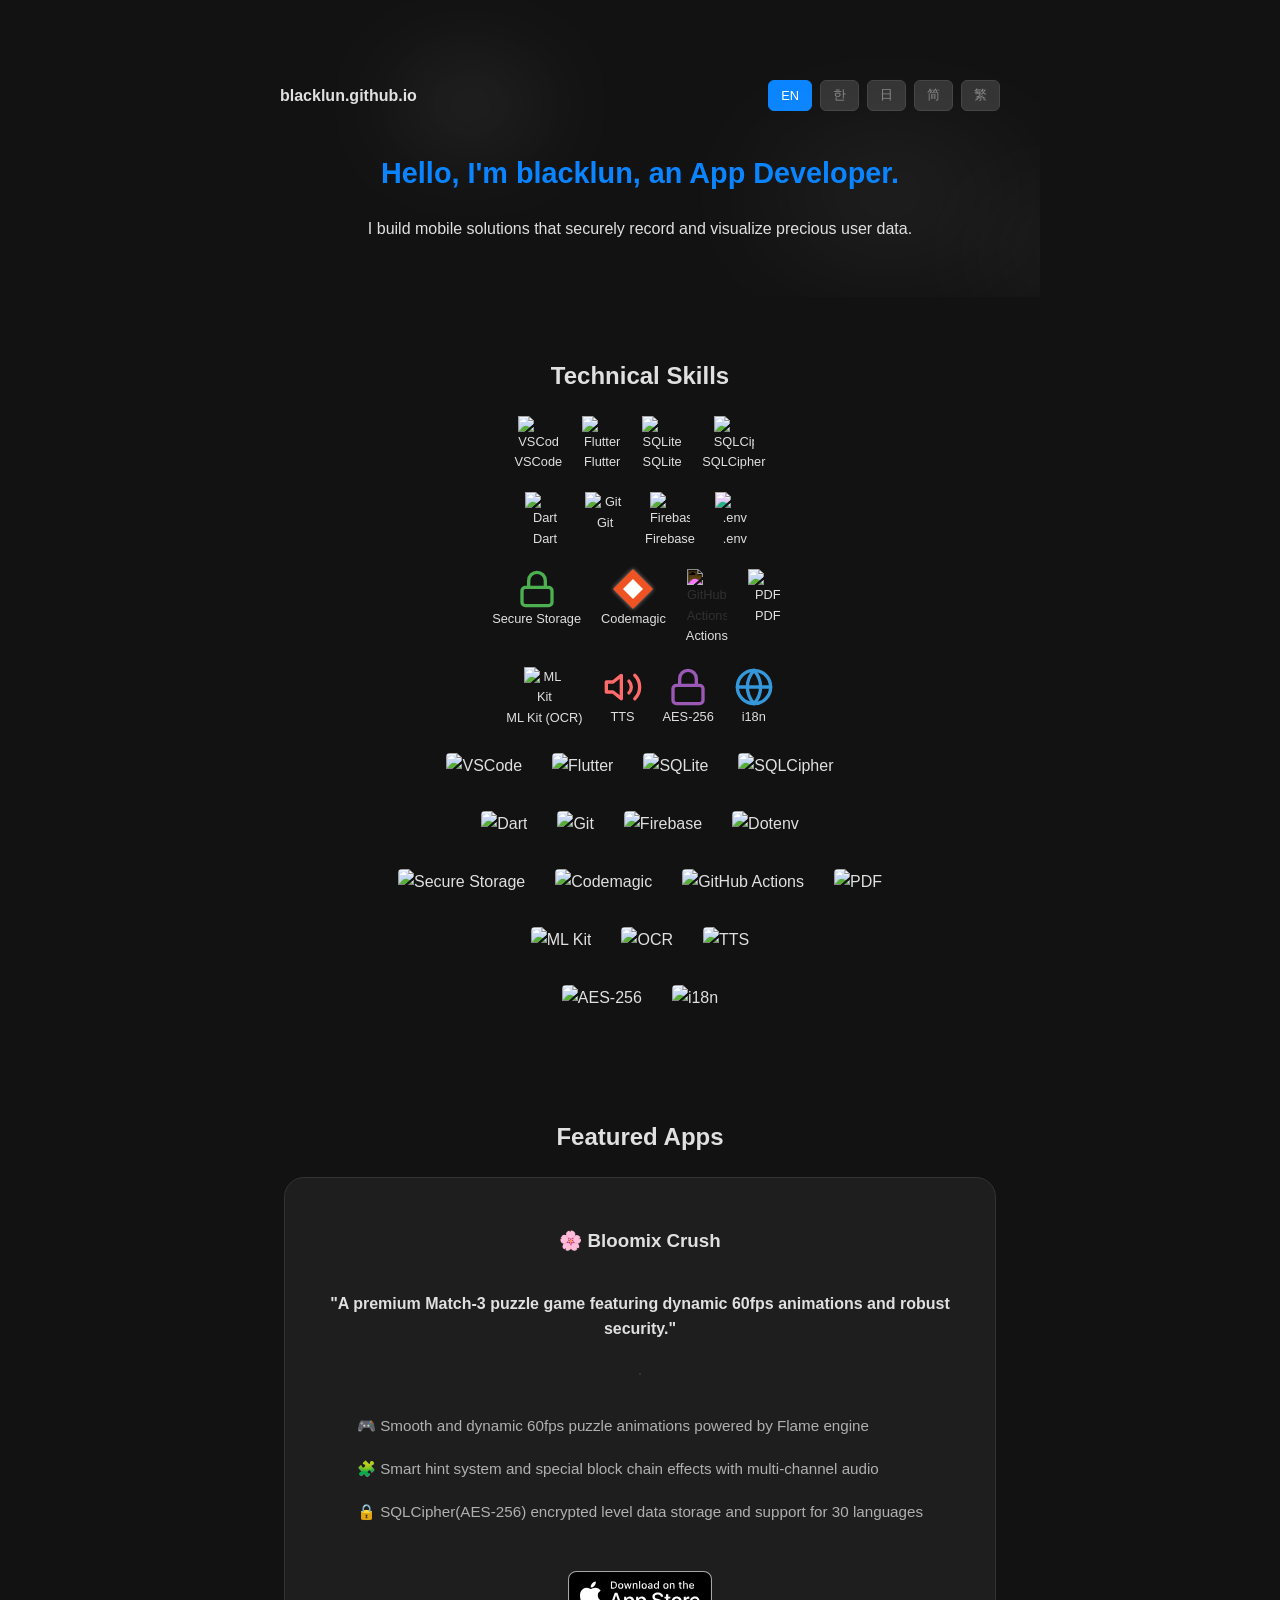
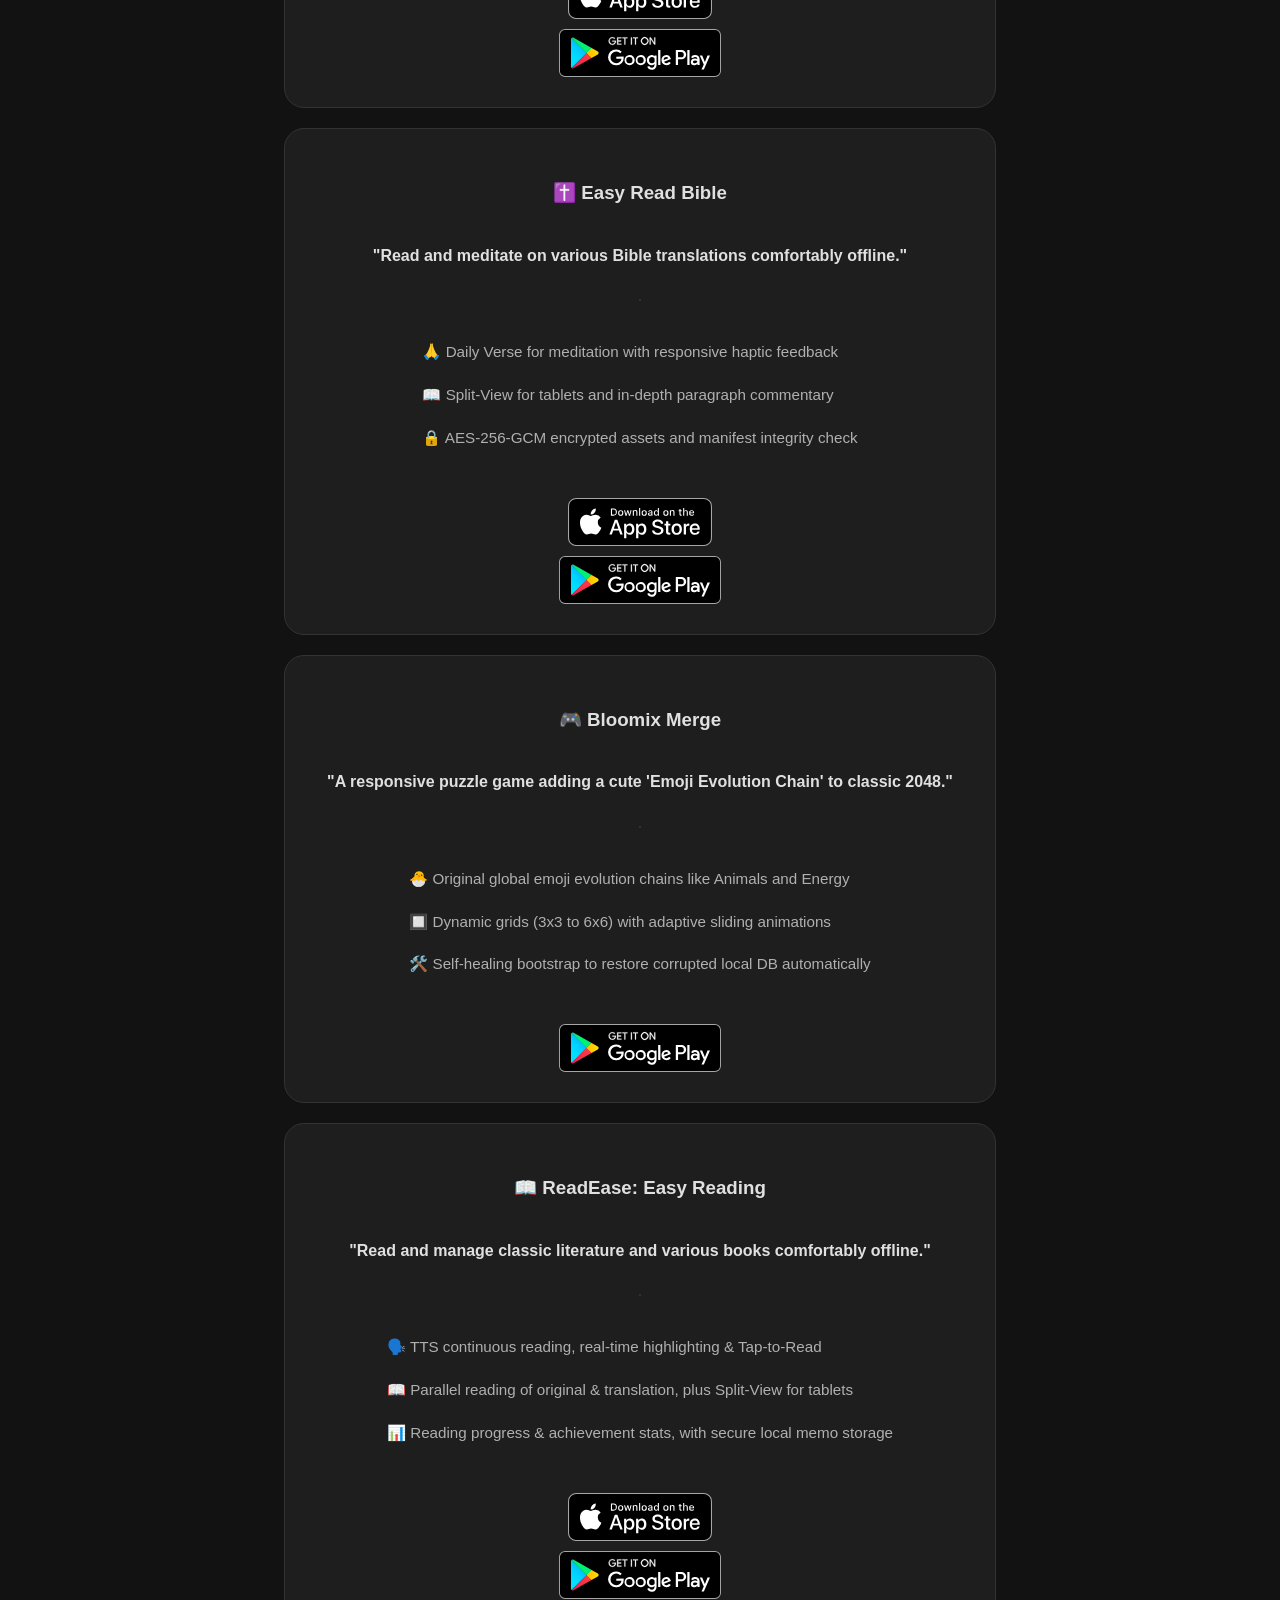
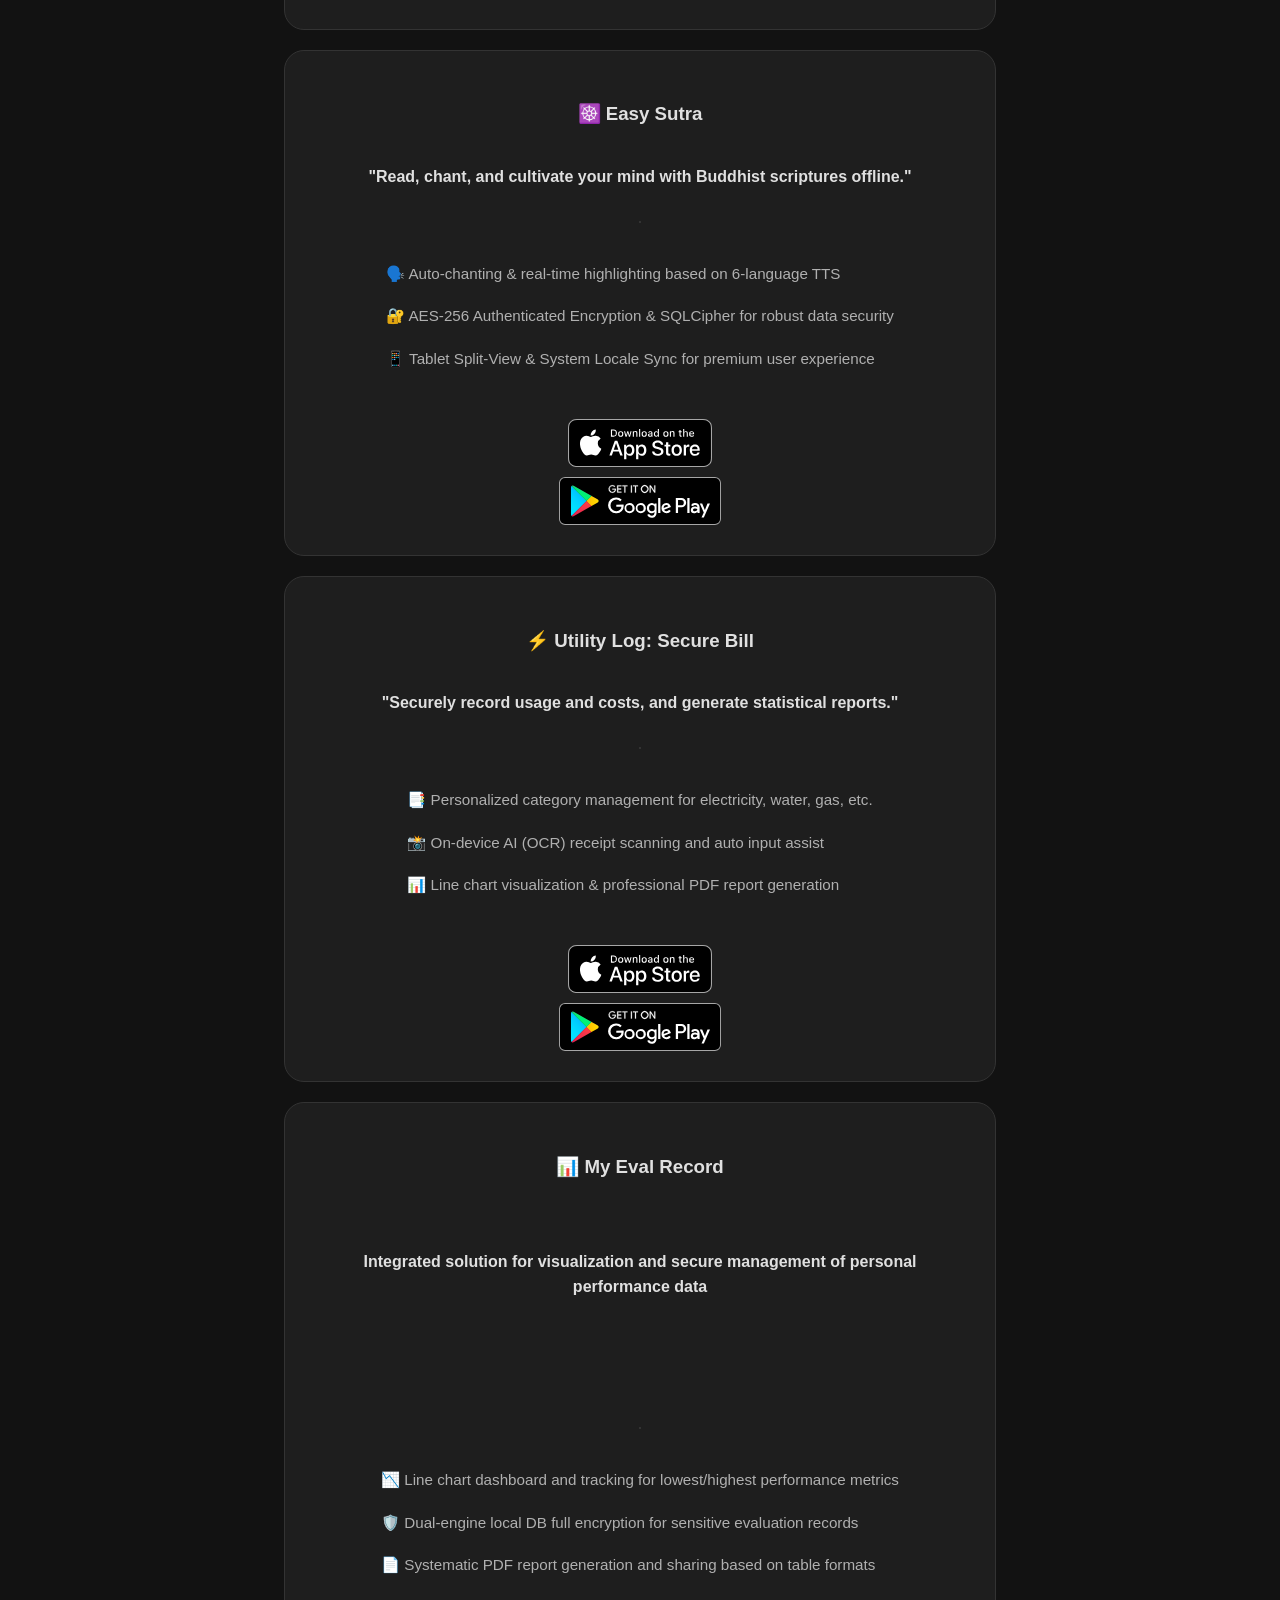
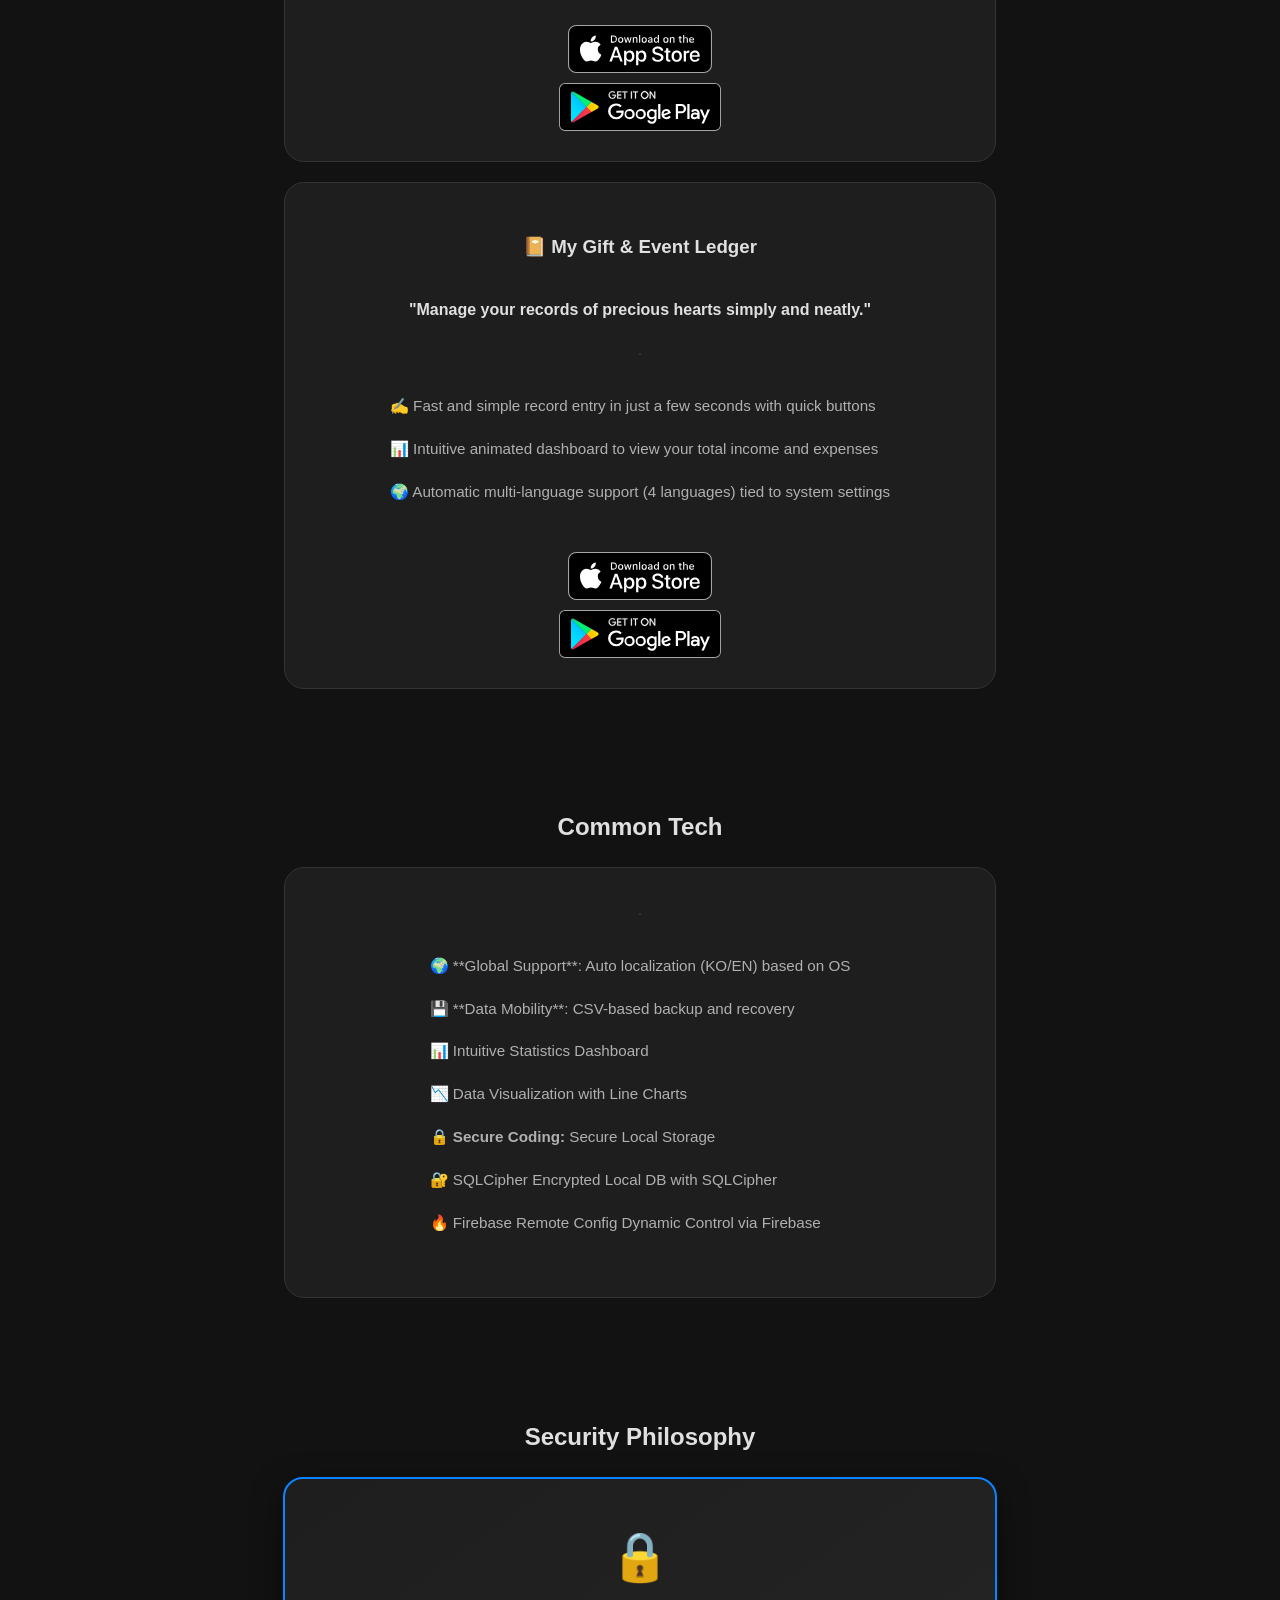
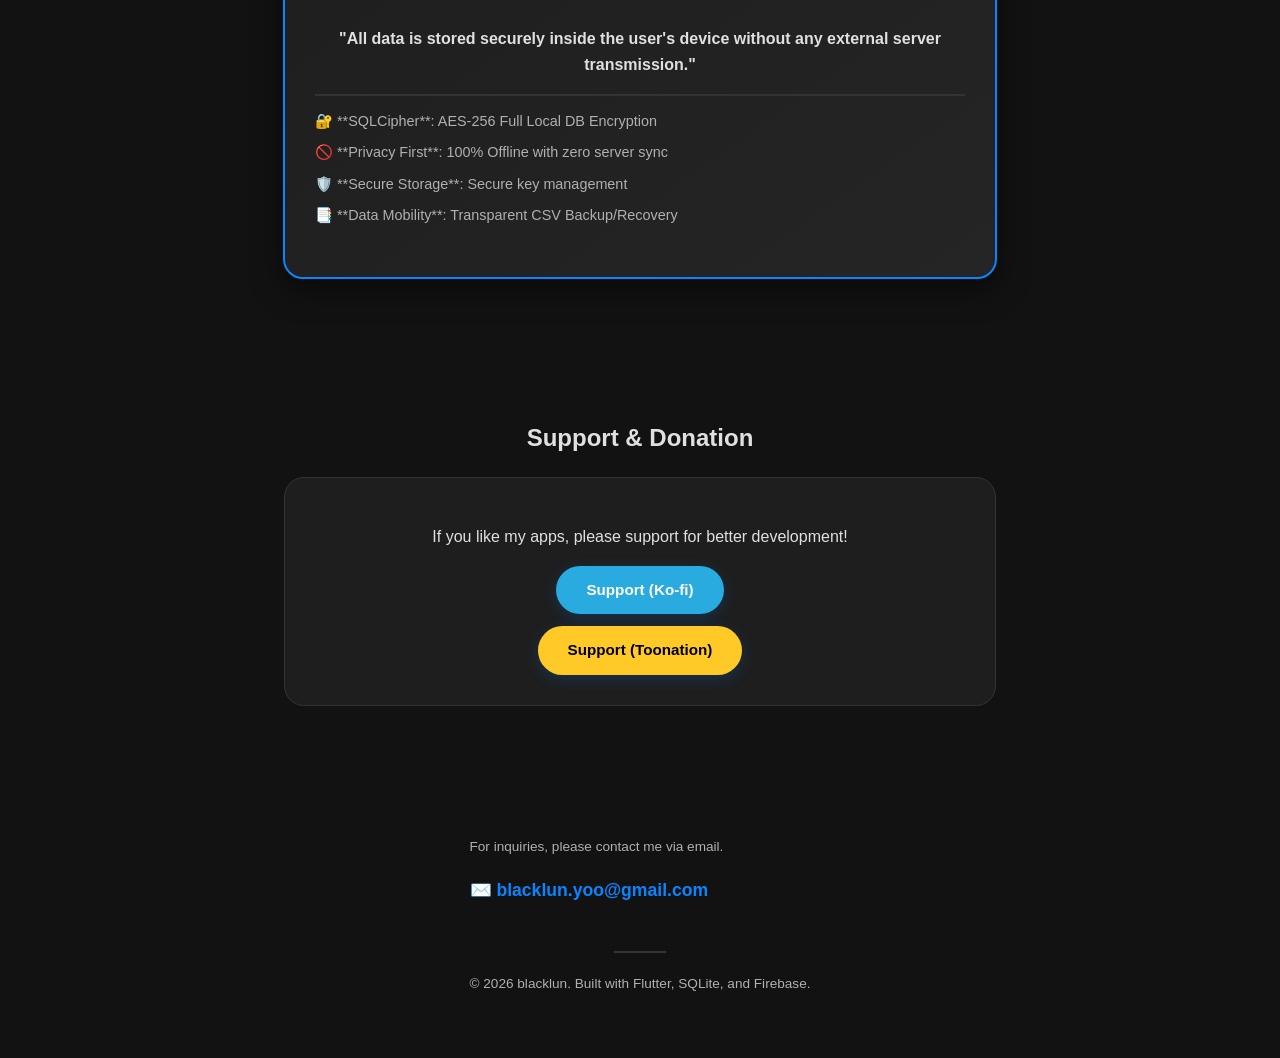
==== commit 021bab6d: "Refactor: Unify app names for Bloomix Crush and Bloomix Merge in index.html and apps.html" ====
--- a/index.html
+++ b/index.html
@@ -217,9 +217,9 @@
             <h2 class="lang-zh-Hant">推薦應用</h2>
 
             <div class="project-item">
-                <h3 class="lang-ko">🌸 블루믹스 크러쉬 (Bloomix Crush)</h3>
+                <h3 class="lang-ko">🌸 Bloomix Crush</h3>
                 <h3 class="lang-en">🌸 Bloomix Crush</h3>
-                <h3 class="lang-ja">🌸 ブルーミックス クラッシュ (Bloomix Crush)</h3>
+                <h3 class="lang-ja">🌸 Bloomix Crush</h3>
                 <h3 class="lang-zh">🌸 Bloomix Crush</h3>
                 <h3 class="lang-zh-Hant">🌸 Bloomix Crush</h3>
                 <p class="lang-ko"><strong>"다이내믹한 60fps 애니메이션과 강력한 보안을 갖춘 프리미엄 매치-3 퍼즐 게임입니다."</strong></p>
@@ -321,11 +321,11 @@
             </div>
 
             <div class="project-item">
-                <h3 class="lang-ko">🎮 2048 퍼즐 (Bloomix2048)</h3>
-                <h3 class="lang-en">🎮 2048 Puzzle (Bloomix2048)</h3>
-                <h3 class="lang-ja">🎮 2048パズル (Bloomix2048)</h3>
-                <h3 class="lang-zh">🎮 2048拼图 (Bloomix2048)</h3>
-                <h3 class="lang-zh-Hant">🎮 2048拼圖 (Bloomix2048)</h3>
+                <h3 class="lang-ko">🎮 Bloomix Merge</h3>
+                <h3 class="lang-en">🎮 Bloomix Merge</h3>
+                <h3 class="lang-ja">🎮 Bloomix Merge</h3>
+                <h3 class="lang-zh">🎮 Bloomix Merge</h3>
+                <h3 class="lang-zh-Hant">🎮 Bloomix Merge</h3>
                 <p class="lang-ko"><strong>"정통 2048 룰에 귀여운 '이모지 진화 체인' 모드를 더한 반응형 퍼즐 게임"</strong></p>
                 <p class="lang-en"><strong>"A responsive puzzle game adding a cute 'Emoji Evolution Chain' to classic
                         2048."</strong></p>
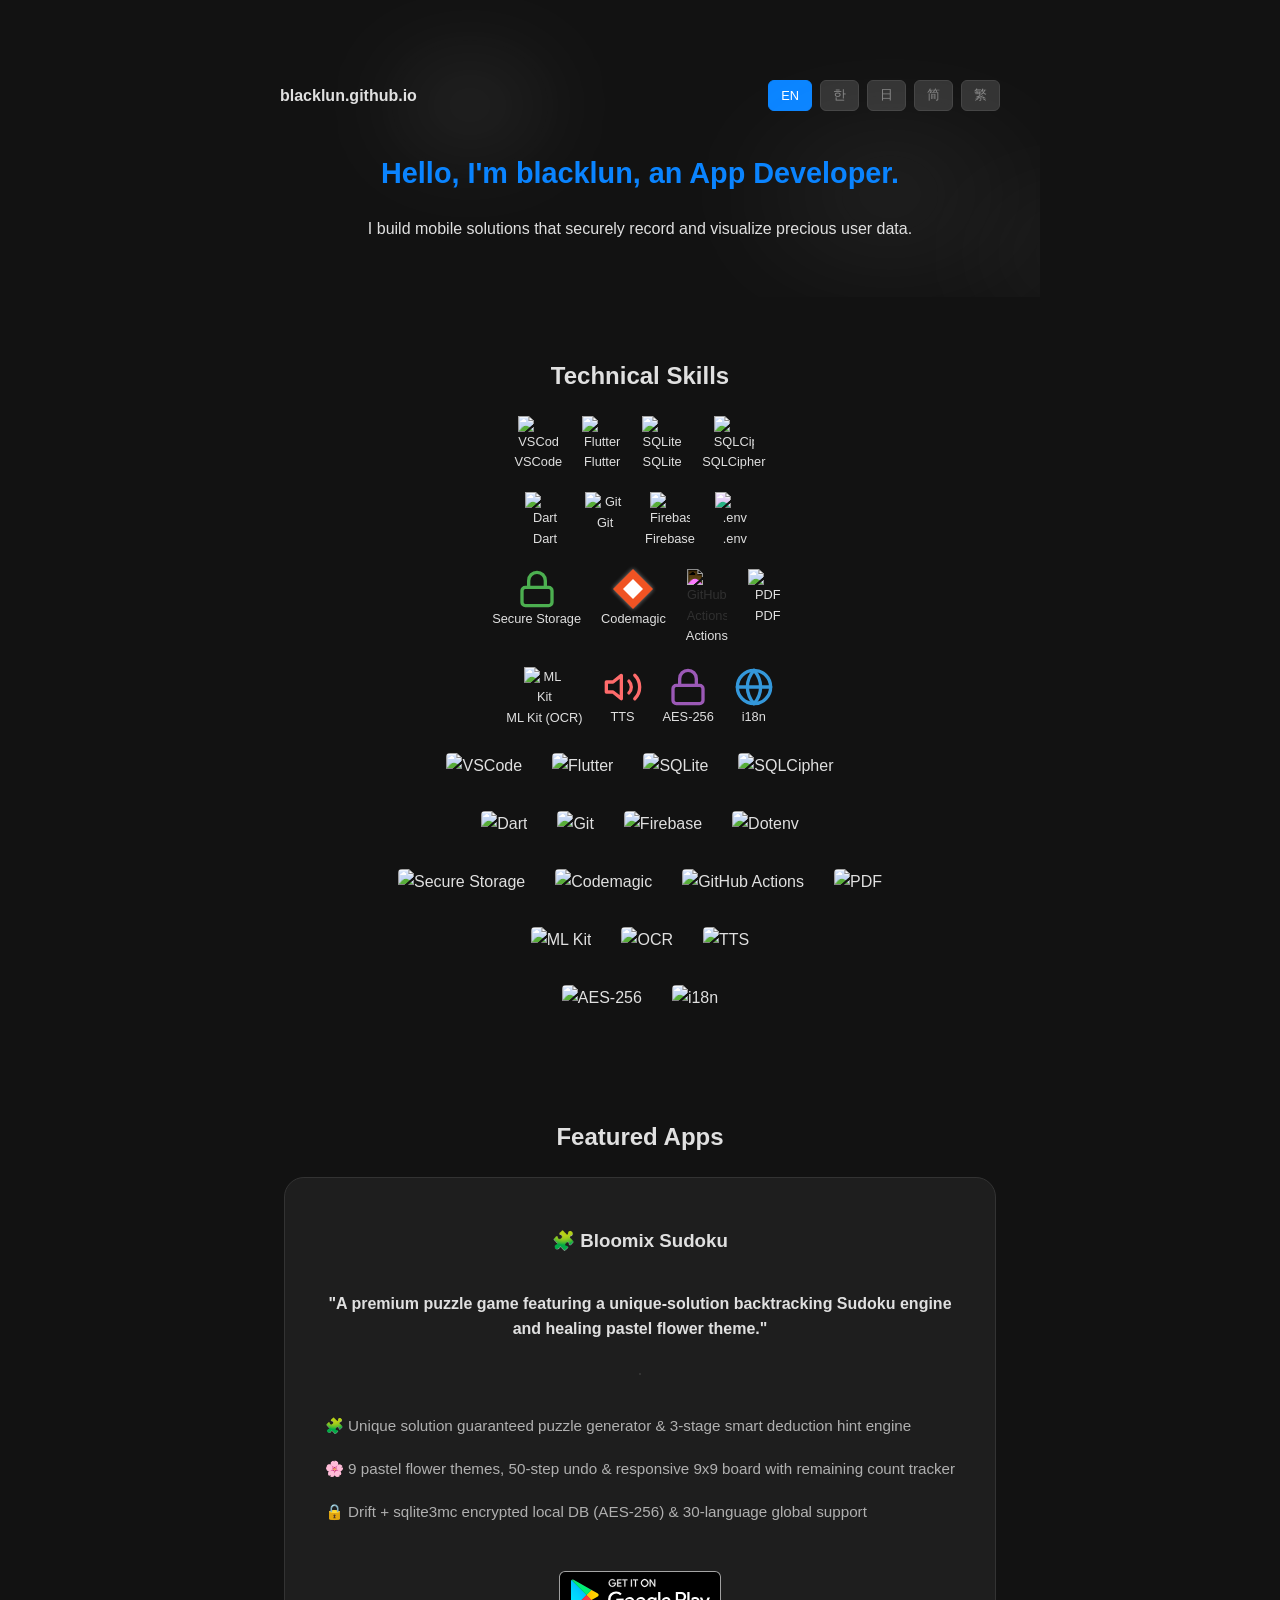
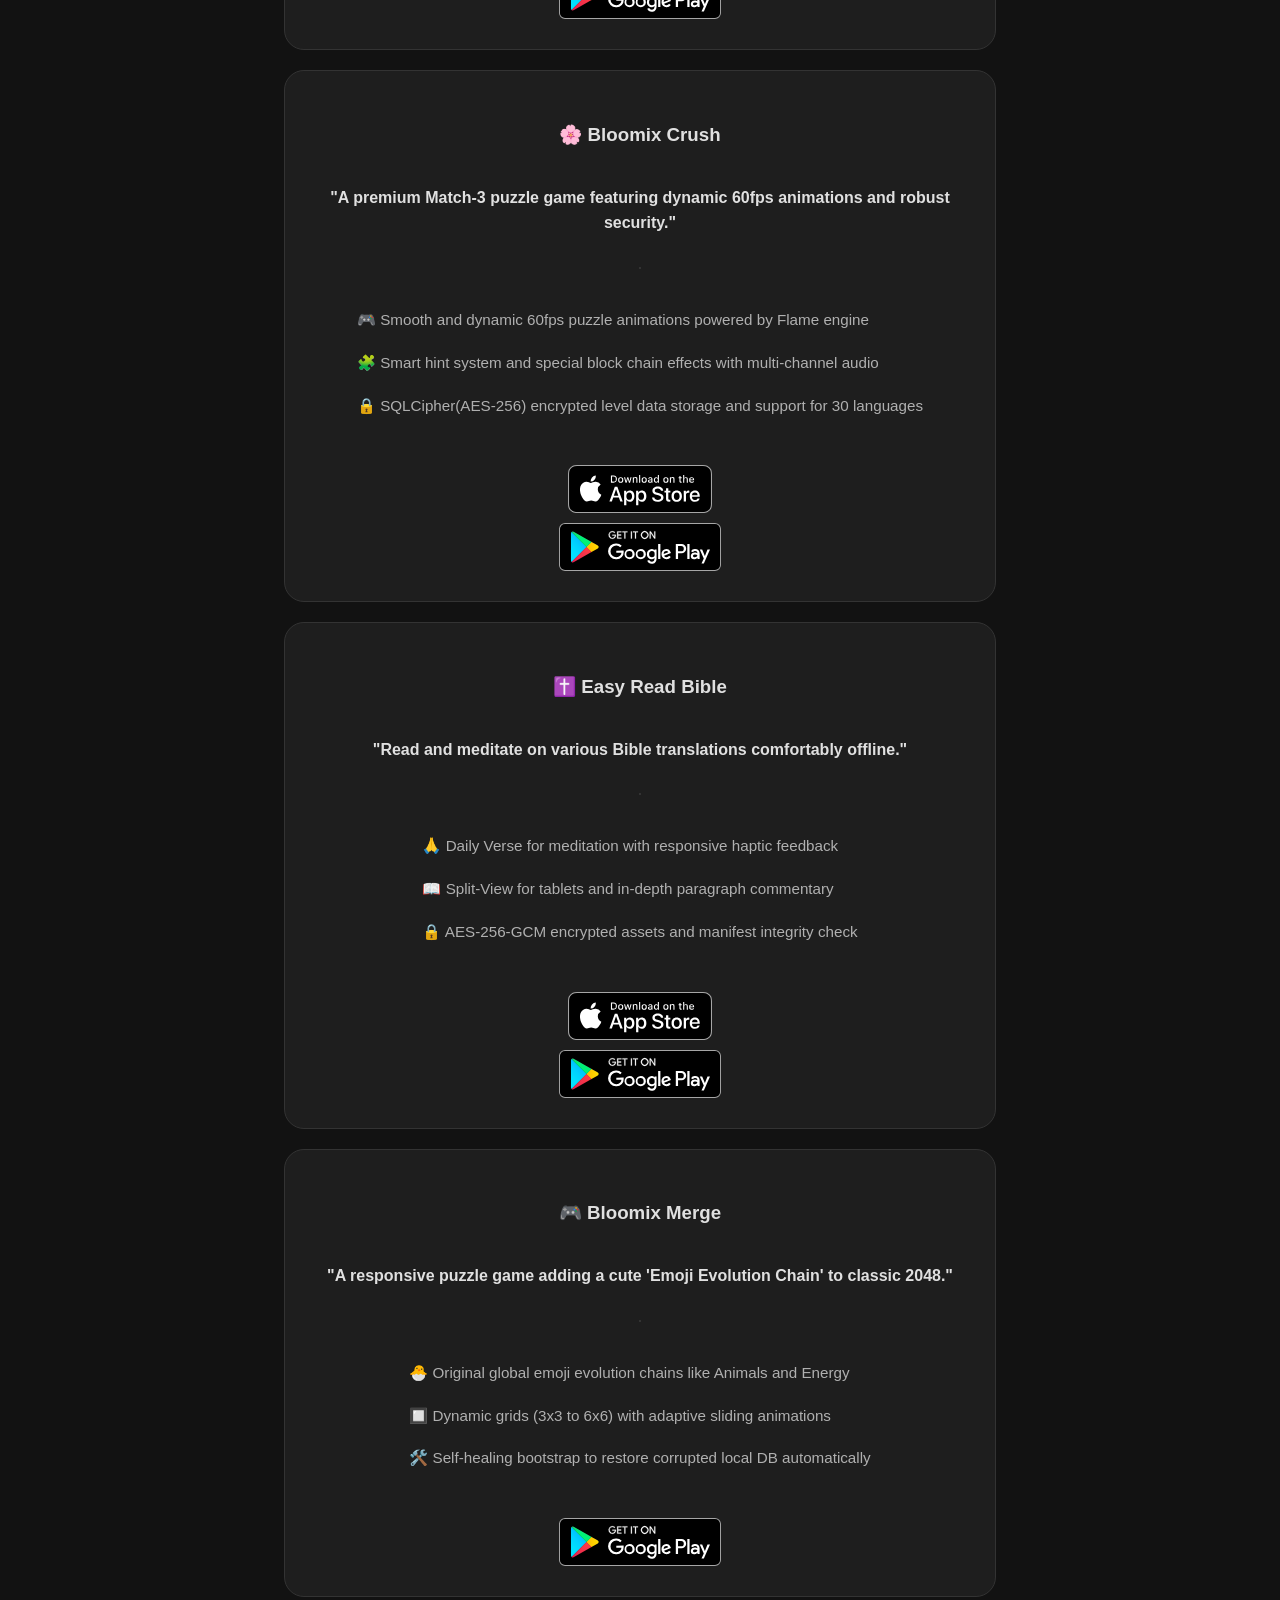
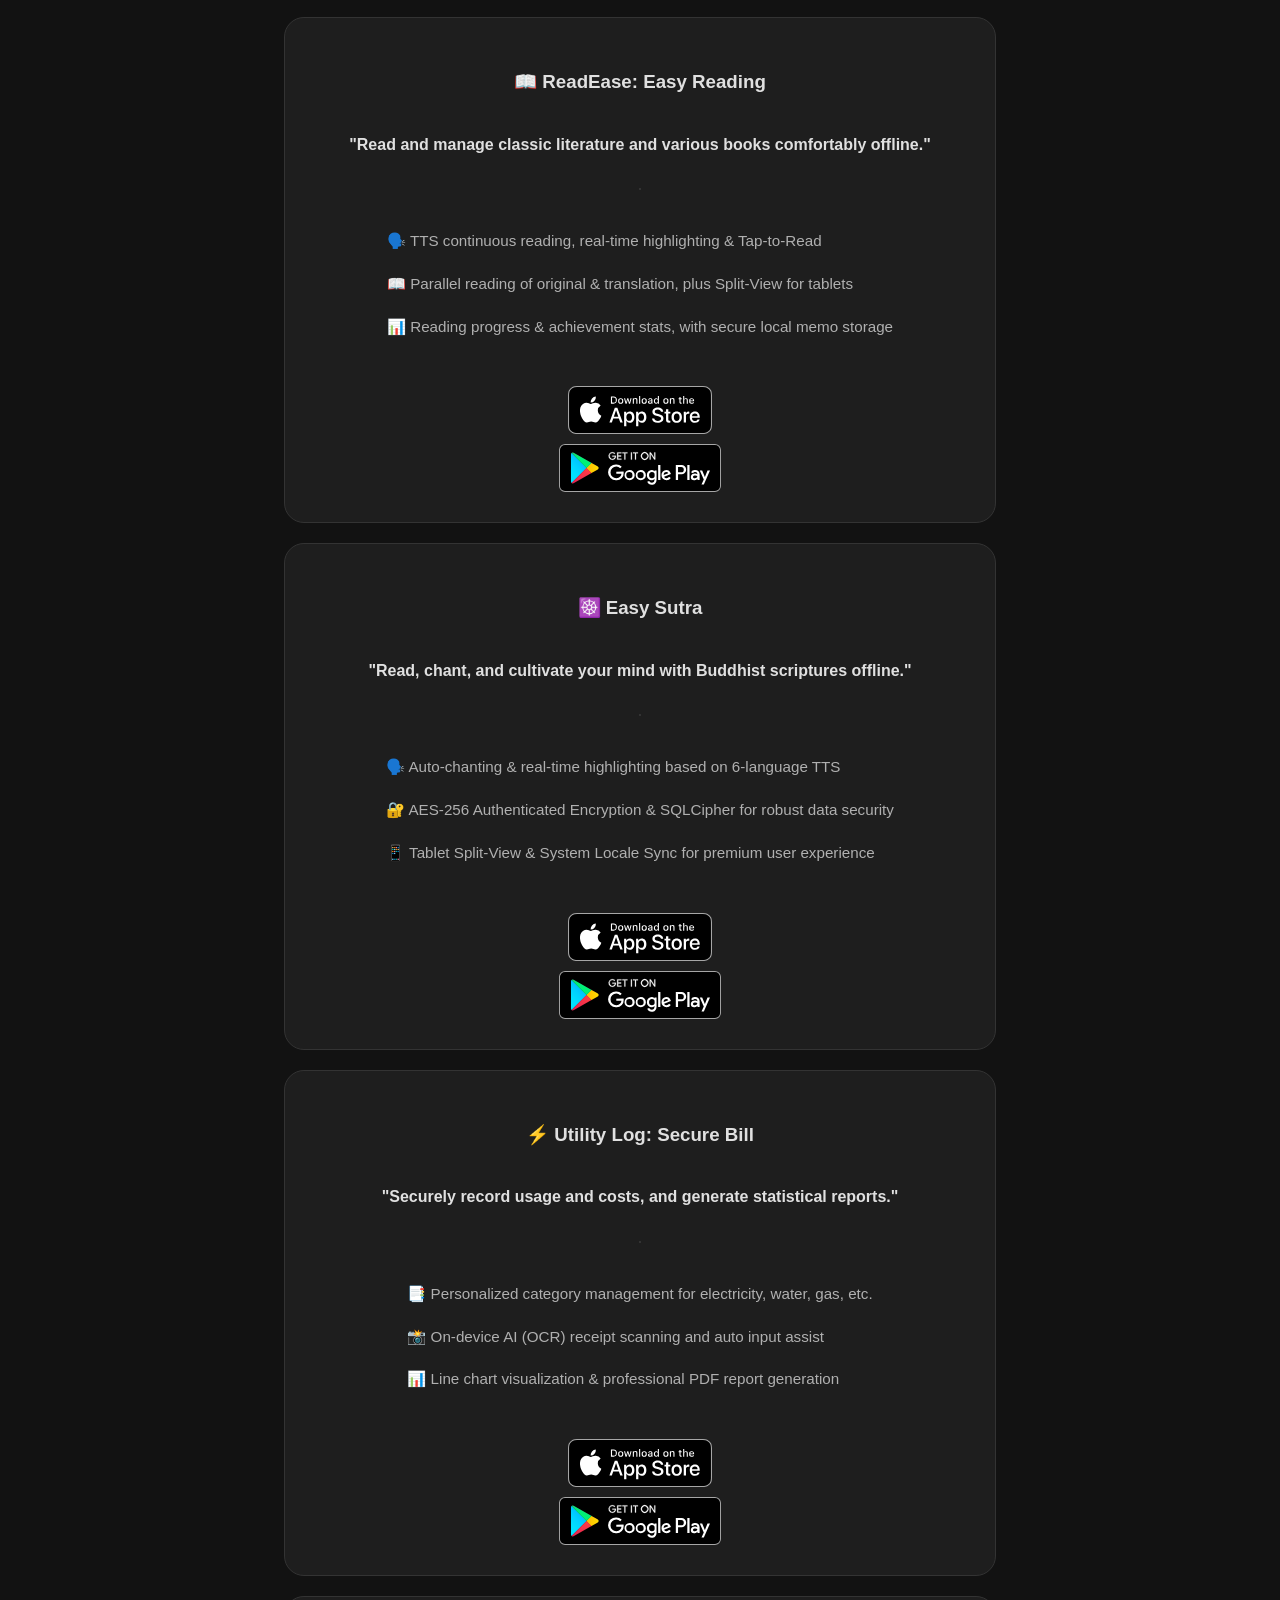
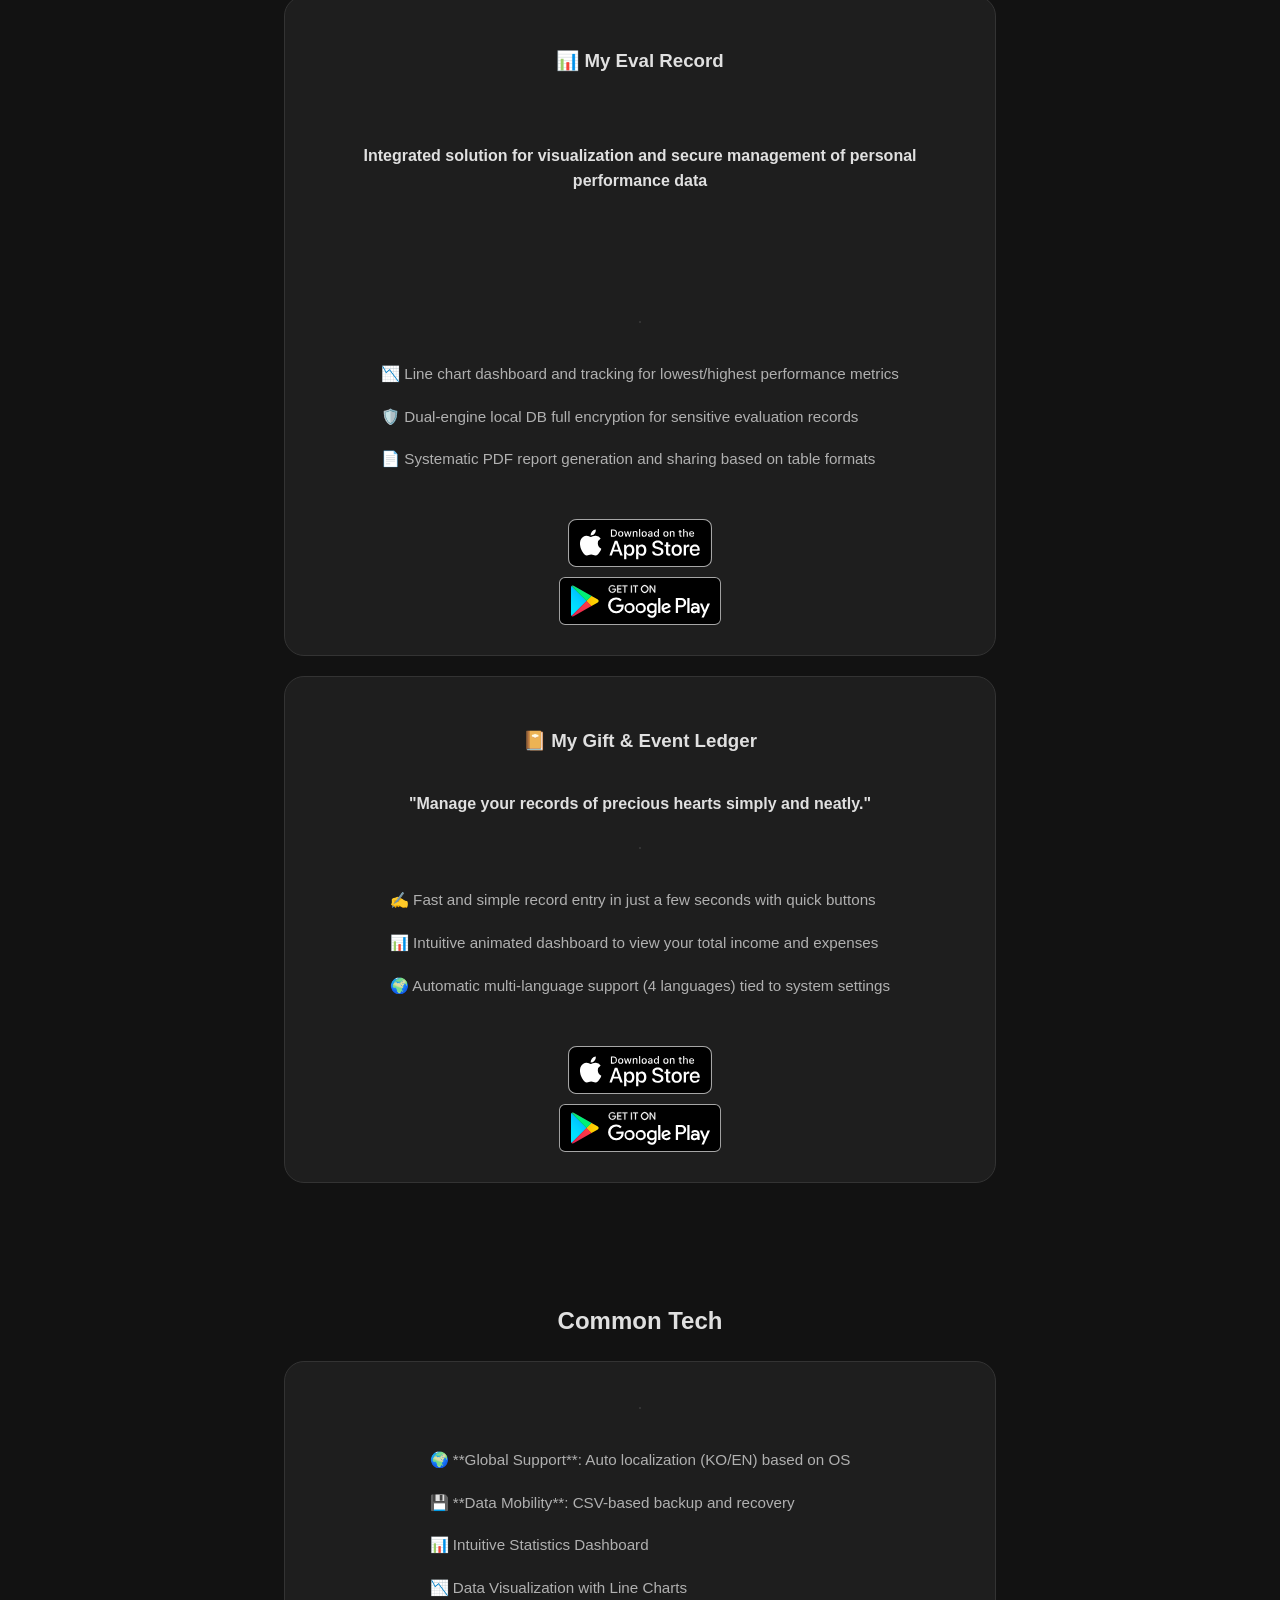
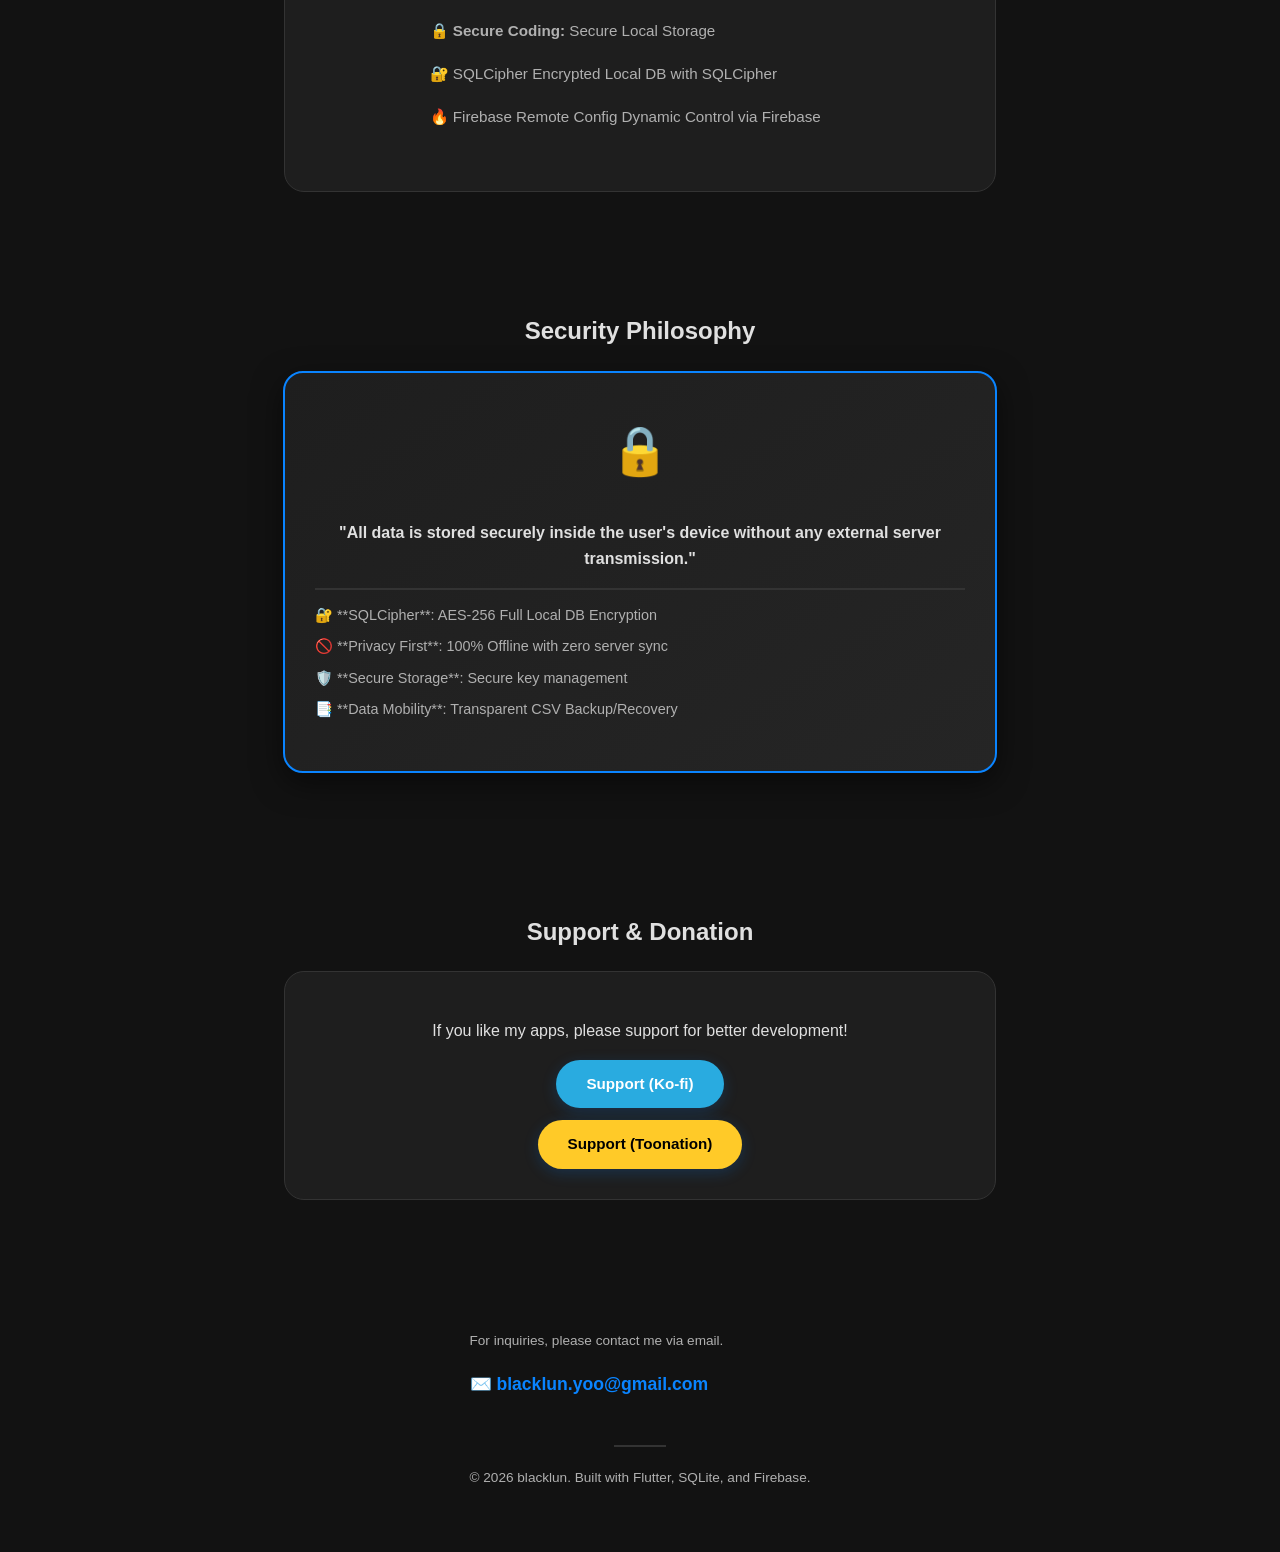
==== commit aaae0817: "feat: reorder Bloomix Sudoku to the top on index and apps pages" ====
--- a/index.html
+++ b/index.html
@@ -216,12 +216,47 @@
             <h2 class="lang-zh">推荐应用</h2>
             <h2 class="lang-zh-Hant">推薦應用</h2>
 
-            <div class="project-item">
-                <h3 class="lang-ko">🌸 Bloomix Crush</h3>
-                <h3 class="lang-en">🌸 Bloomix Crush</h3>
-                <h3 class="lang-ja">🌸 Bloomix Crush</h3>
-                <h3 class="lang-zh">🌸 Bloomix Crush</h3>
-                <h3 class="lang-zh-Hant">🌸 Bloomix Crush</h3>
+            <div class="project-item" data-app-id="com.bloomixsudoku.game">
+                <h3 class="project-title">🧩 Bloomix Sudoku</h3>
+                <p class="lang-ko"><strong>"유일해 보장 백트래킹 스도쿠 엔진과 힐링 파스텔 플라워 테마를 담은 프리미엄 퍼즐 게임"</strong></p>
+                <p class="lang-en"><strong>"A premium puzzle game featuring a unique-solution backtracking Sudoku engine and healing pastel flower theme."</strong></p>
+                <p class="lang-ja"><strong>"唯一解保証バックトラッキング数独エンジンと癒しのパステルフラワーテーマを備えたプレミアムパズルゲーム"</strong></p>
+                <p class="lang-zh"><strong>"具有唯一定解回溯数独引擎与治愈系粉彩花卉主题的高级拼图游戏"</strong></p>
+                <p class="lang-zh-Hant"><strong>"具有唯一定解回溯數獨引擎與治癒系粉彩花卉主題的高級拼圖遊戲"</strong></p>
+                <hr style="border: 0.5px solid var(--border-color); margin: 15px 0;">
+                <ul class="project-features">
+                    <li class="lang-ko">🧩 유일해(Unique Solution) 보장 퍼즐 생성기 및 3단계 논리 추론 스마트 힌트 탑재</li>
+                    <li class="lang-ko">🌸 9종의 파스텔 꽃 테마, 50단계 Undo 및 잔여 개수 자동 감지 반응형 9x9 보드</li>
+                    <li class="lang-ko">🔒 Drift + sqlite3mc 기반 로컬 DB 완전 암호화(AES-256) 및 30개국 다국어 지원</li>
+
+                    <li class="lang-en">🧩 Unique solution guaranteed puzzle generator & 3-stage smart deduction hint engine</li>
+                    <li class="lang-en">🌸 9 pastel flower themes, 50-step undo & responsive 9x9 board with remaining count tracker</li>
+                    <li class="lang-en">🔒 Drift + sqlite3mc encrypted local DB (AES-256) & 30-language global support</li>
+
+                    <li class="lang-ja">🧩 唯一解（Unique Solution）保証パズル生成器および3段階論理推論スマートヒント搭載</li>
+                    <li class="lang-ja">🌸 9種のパステルフラワーテーマ、50段階Undoおよび残数自動検知レスポンシブ9x9ボード</li>
+                    <li class="lang-ja">🔒 Drift + sqlite3mc暗号化ローカルDB（AES-256）および30カ国語グローバル対応</li>
+
+                    <li class="lang-zh">🧩 唯一定解（Unique Solution）保证题库生成器及3阶段逻辑推理智能提示</li>
+                    <li class="lang-zh">🌸 9种粉彩花卉主题、50步撤销及剩余计数自动检测响应式 9x9 棋盘</li>
+                    <li class="lang-zh">🔒 基于 Drift + sqlite3mc 的本地数据库完全加密（AES-256）及30国语言支持</li>
+
+                    <li class="lang-zh-Hant">🧩 唯一定解（Unique Solution）保證題庫生成器及3階段邏輯推理智能提示</li>
+                    <li class="lang-zh-Hant">🌸 9種粉彩花卉主題、50步撤銷及剩餘計數自動檢測響應式 9x9 棋盤</li>
+                    <li class="lang-zh-Hant">🔒 基於 Drift + sqlite3mc 的本地資料庫完全加密（AES-256）及30國語言支援</li>
+                </ul>
+                <div class="button-container"
+                    style="display: flex; justify-content: center; gap: 10px; flex-wrap: wrap; align-items: center;">
+                    <a href="https://play.google.com/store/apps/details?id=com.bloomixsudoku.game" target="_blank"
+                        rel="noopener noreferrer" style="background: none; padding: 0; box-shadow: none;">
+                        <img src="./assets/badges/google-play-ko.svg"
+                            alt="Google Play에서 다운로드" class="badge-googleplay" style="height: 72px; margin-top: -12px; margin-bottom: -12px;">
+                    </a>
+                </div>
+            </div>
+
+            <div class="project-item" data-app-id="com.bloomixcrush.game">
+                <h3 class="project-title">🌸 Bloomix Crush</h3>
                 <p class="lang-ko"><strong>"다이내믹한 60fps 애니메이션과 강력한 보안을 갖춘 프리미엄 매치-3 퍼즐 게임입니다."</strong></p>
                 <p class="lang-en"><strong>"A premium Match-3 puzzle game featuring dynamic 60fps animations and robust
                         security."</strong></p>
@@ -268,12 +303,8 @@
                 </div>
             </div>
 
-            <div class="project-item">
-                <h3 class="lang-ko">✝️ 쉬운 성경</h3>
-                <h3 class="lang-en">✝️ Easy Read Bible</h3>
-                <h3 class="lang-ja">✝️ やさしい聖書</h3>
-                <h3 class="lang-zh">✝️ 易读圣经</h3>
-                <h3 class="lang-zh-Hant">✝️ 易讀聖經</h3>
+            <div class="project-item" data-app-id="com.easyreadbible.app">
+                <h3 class="project-title">✝️ 쉬운 성경</h3>
                 <p class="lang-ko"><strong>"다양한 성경 번역본을 오프라인 환경에서 쾌적하게 읽고 묵상하세요."</strong></p>
                 <p class="lang-en"><strong>"Read and meditate on various Bible translations comfortably
                         offline."</strong></p>
@@ -320,12 +351,8 @@
                 </div>
             </div>
 
-            <div class="project-item">
-                <h3 class="lang-ko">🎮 Bloomix Merge</h3>
-                <h3 class="lang-en">🎮 Bloomix Merge</h3>
-                <h3 class="lang-ja">🎮 Bloomix Merge</h3>
-                <h3 class="lang-zh">🎮 Bloomix Merge</h3>
-                <h3 class="lang-zh-Hant">🎮 Bloomix Merge</h3>
+            <div class="project-item" data-app-id="com.bloomix2048.app">
+                <h3 class="project-title">🎮 Bloomix Merge</h3>
                 <p class="lang-ko"><strong>"정통 2048 룰에 귀여운 '이모지 진화 체인' 모드를 더한 반응형 퍼즐 게임"</strong></p>
                 <p class="lang-en"><strong>"A responsive puzzle game adding a cute 'Emoji Evolution Chain' to classic
                         2048."</strong></p>
@@ -364,12 +391,8 @@
                 </div>
             </div>
 
-            <div class="project-item">
-                <h3 class="lang-ko">📖 쉬운 독서</h3>
-                <h3 class="lang-en">📖 ReadEase: Easy Reading</h3>
-                <h3 class="lang-ja">📖 やさしい読書</h3>
-                <h3 class="lang-zh">📖 轻读经典</h3>
-                <h3 class="lang-zh-Hant">📖 輕讀經典</h3>
+            <div class="project-item" data-app-id="com.easyreadbook.app">
+                <h3 class="project-title">📖 쉬운 독서</h3>
                 <p class="lang-ko"><strong>"고전 문학 및 다양한 서적을 오프라인 환경에서 쾌적하게 읽고 관리하세요."</strong></p>
                 <p class="lang-en"><strong>"Read and manage classic literature and various books comfortably
                         offline."</strong></p>
@@ -416,12 +439,8 @@
                 </div>
             </div>
 
-            <div class="project-item">
-                <h3 class="lang-ko">☸️ 쉬운 불경</h3>
-                <h3 class="lang-en">☸️ Easy Sutra</h3>
-                <h3 class="lang-ja">☸️ やさしい経典</h3>
-                <h3 class="lang-zh">☸️ 易懂佛经</h3>
-                <h3 class="lang-zh-Hant">☸️ 易懂佛經</h3>
+            <div class="project-item" data-app-id="com.easysutra.app">
+                <h3 class="project-title">☸️ 쉬운 불경</h3>
                 <p class="lang-ko"><strong>"불교의 주요 경전을 오프라인에서 읽고, 독송하며, 마음을 닦으세요."</strong></p>
                 <p class="lang-en"><strong>"Read, chant, and cultivate your mind with Buddhist scriptures
                         offline."</strong></p>
@@ -468,12 +487,8 @@
                 </div>
             </div>
 
-            <div class="project-item">
-                <h3 class="lang-ko">⚡ 공과금 기록</h3>
-                <h3 class="lang-en">⚡ Utility Log: Secure Bill</h3>
-                <h3 class="lang-ja">⚡ 公共料金記録</h3>
-                <h3 class="lang-zh">⚡ 公共账单记录</h3>
-                <h3 class="lang-zh-Hant">⚡ 公用事業費用紀錄</h3>
+            <div class="project-item" data-app-id="com.ks.utility_log">
+                <h3 class="project-title">⚡ 공과금 기록</h3>
                 <p class="lang-ko"><strong>"사용량과 비용을 안전하게 기록하고 통계 리포트를 생성하세요."</strong></p>
                 <p class="lang-en"><strong>"Securely record usage and costs, and generate statistical reports."</strong>
                 </p>
@@ -520,12 +535,8 @@
                 </div>
             </div>
 
-            <div class="project-item">
-                <h3 class="lang-ko">📊 내 평가 기록</h3>
-                <h3 class="lang-en">📊 My Eval Record</h3>
-                <h3 class="lang-ja">📊 私の評価記録</h3>
-                <h3 class="lang-zh">📊 我的考核记录</h3>
-                <h3 class="lang-zh-Hant">📊 我的績效紀錄</h3>
+            <div class="project-item" data-app-id="com.ks.my_eval_record">
+                <h3 class="project-title">📊 내 평가 기록</h3>
                 <p><strong class="lang-ko">개인 성과 데이터의 시각화와 안전한 관리를 위한 통합 솔루션</strong></p>
                 <p><strong class="lang-en">Integrated solution for visualization and secure management of personal
                         performance data</strong></p>
@@ -574,12 +585,8 @@
             </div>
 
 
-            <div class="project-item">
-                <h3 class="lang-ko">📔 내 경조사 장부</h3>
-                <h3 class="lang-en">📔 My Gift & Event Ledger</h3>
-                <h3 class="lang-ja">📔 冠婚葬祭家計簿</h3>
-                <h3 class="lang-zh">📔 随礼账本</h3>
-                <h3 class="lang-zh-Hant">📔 紅白包帳本</h3>
+            <div class="project-item" data-app-id="com.ks.mymoneylog">
+                <h3 class="project-title">📔 내 경조사 장부</h3>
                 <p class="lang-ko"><strong>"소중한 마음을 주고받은 기록, 이제 쉽고 깔끔하게 관리하세요."</strong></p>
                 <p class="lang-en"><strong>"Manage your records of precious hearts simply and neatly."</strong></p>
                 <p class="lang-ja"><strong>"大切な心を交わした記録、これからは簡単かつきれいに管理しましょう。"</strong></p>
@@ -773,26 +780,19 @@
         <p>&copy; 2026 blacklun. Built with Flutter, SQLite, and Firebase.</p>
     </footer>
 
+    <!-- Apps Data & Store Badge Config -->
+    <script src="./assets/js/apps-data.js"></script>
+
     <script>
-        const PLAY_BADGE_MAP = {
-            'ko': { src: './assets/badges/google-play-ko.svg', alt: 'Google Play에서 다운로드' },
-            'en': { src: './assets/badges/google-play-en.svg', alt: 'Get it on Google Play' },
-            'ja': { src: './assets/badges/google-play-ja.svg', alt: 'Google Play で手に入れよう' },
-            'zh': { src: './assets/badges/google-play-zh-cn.svg', alt: '获取 Google Play' },
-            'zh-Hant': { src: './assets/badges/google-play-zh-tw.svg', alt: '取得 Google Play' }
-        };
-
-        const APP_STORE_BADGE_MAP = {
-            'ko': { country: 'kr', src: './assets/badges/app-store-ko.svg', alt: 'App Store에서 다운로드' },
-            'en': { country: 'us', src: './assets/badges/app-store-en.svg', alt: 'Download on the App Store' },
-            'ja': { country: 'jp', src: './assets/badges/app-store-ja.svg', alt: 'App Storeでダウンロード' },
-            'zh': { country: 'cn', src: './assets/badges/app-store-zh-cn.svg', alt: 'App Store 下载' },
-            'zh-Hant': { country: 'tw', src: './assets/badges/app-store-zh-tw.svg', alt: 'App Store 下載' }
-        };
-
         // 1. 언어 설정 및 URL 업데이트 함수
         function setLanguage(lang, updateURL = true) {
+            // 지원 언어 5개로 한정 (ko, en, ja, zh, zh-Hant)
             const languages = ['ko', 'en', 'ja', 'zh', 'zh-Hant'];
+            if (!languages.includes(lang)) {
+                lang = 'en';
+            }
+
+            document.documentElement.lang = lang;
 
             languages.forEach(l => {
                 const elements = document.querySelectorAll('.lang-' + l);
@@ -810,22 +810,34 @@
                 }
             });
 
-            // Google Play 뱃지 이미지 일괄 교체
+            // Google Play 뱃지 이미지 일괄 교체 (apps-data.js 활용)
             const badgeData = PLAY_BADGE_MAP[lang] || PLAY_BADGE_MAP['en'];
             document.querySelectorAll('.badge-googleplay').forEach(img => {
                 img.src = badgeData.src;
                 img.alt = badgeData.alt;
             });
 
-            // App Store 뱃지 및 링크 일괄 교체
+            // App Store 뱃지 이미지 일괄 교체 (apps-data.js 활용)
             const appBadgeData = APP_STORE_BADGE_MAP[lang] || APP_STORE_BADGE_MAP['en'];
-            document.querySelectorAll('.badge-link-apple').forEach(link => {
-                const country = (lang === 'zh' && link.dataset.zhCountry) ? link.dataset.zhCountry : appBadgeData.country;
-                link.href = `https://apps.apple.com/${country}/app/${link.dataset.slug}/id${link.dataset.id}`;
-                const img = link.querySelector('img');
-                if (img) {
-                    img.src = appBadgeData.src;
-                    img.alt = appBadgeData.alt;
+            document.querySelectorAll('.badge-appstore').forEach(img => {
+                img.src = appBadgeData.src;
+                img.alt = appBadgeData.alt;
+            });
+
+            // apps-data.js 기반 앱 명칭 및 App Store 링크 동적 갱신
+            document.querySelectorAll('.project-item[data-app-id]').forEach(item => {
+                const appId = item.dataset.appId;
+                const app = getAppById(appId);
+                const titleEl = item.querySelector('.project-title');
+                if (titleEl && app) {
+                    titleEl.textContent = `${app.emoji} ${getAppName(appId, lang)}`;
+                }
+                const appleLink = item.querySelector('.badge-link-apple');
+                if (appleLink) {
+                    const storeUrl = getAppStoreUrl(appId, lang);
+                    if (storeUrl) {
+                        appleLink.href = storeUrl;
+                    }
                 }
             });
 
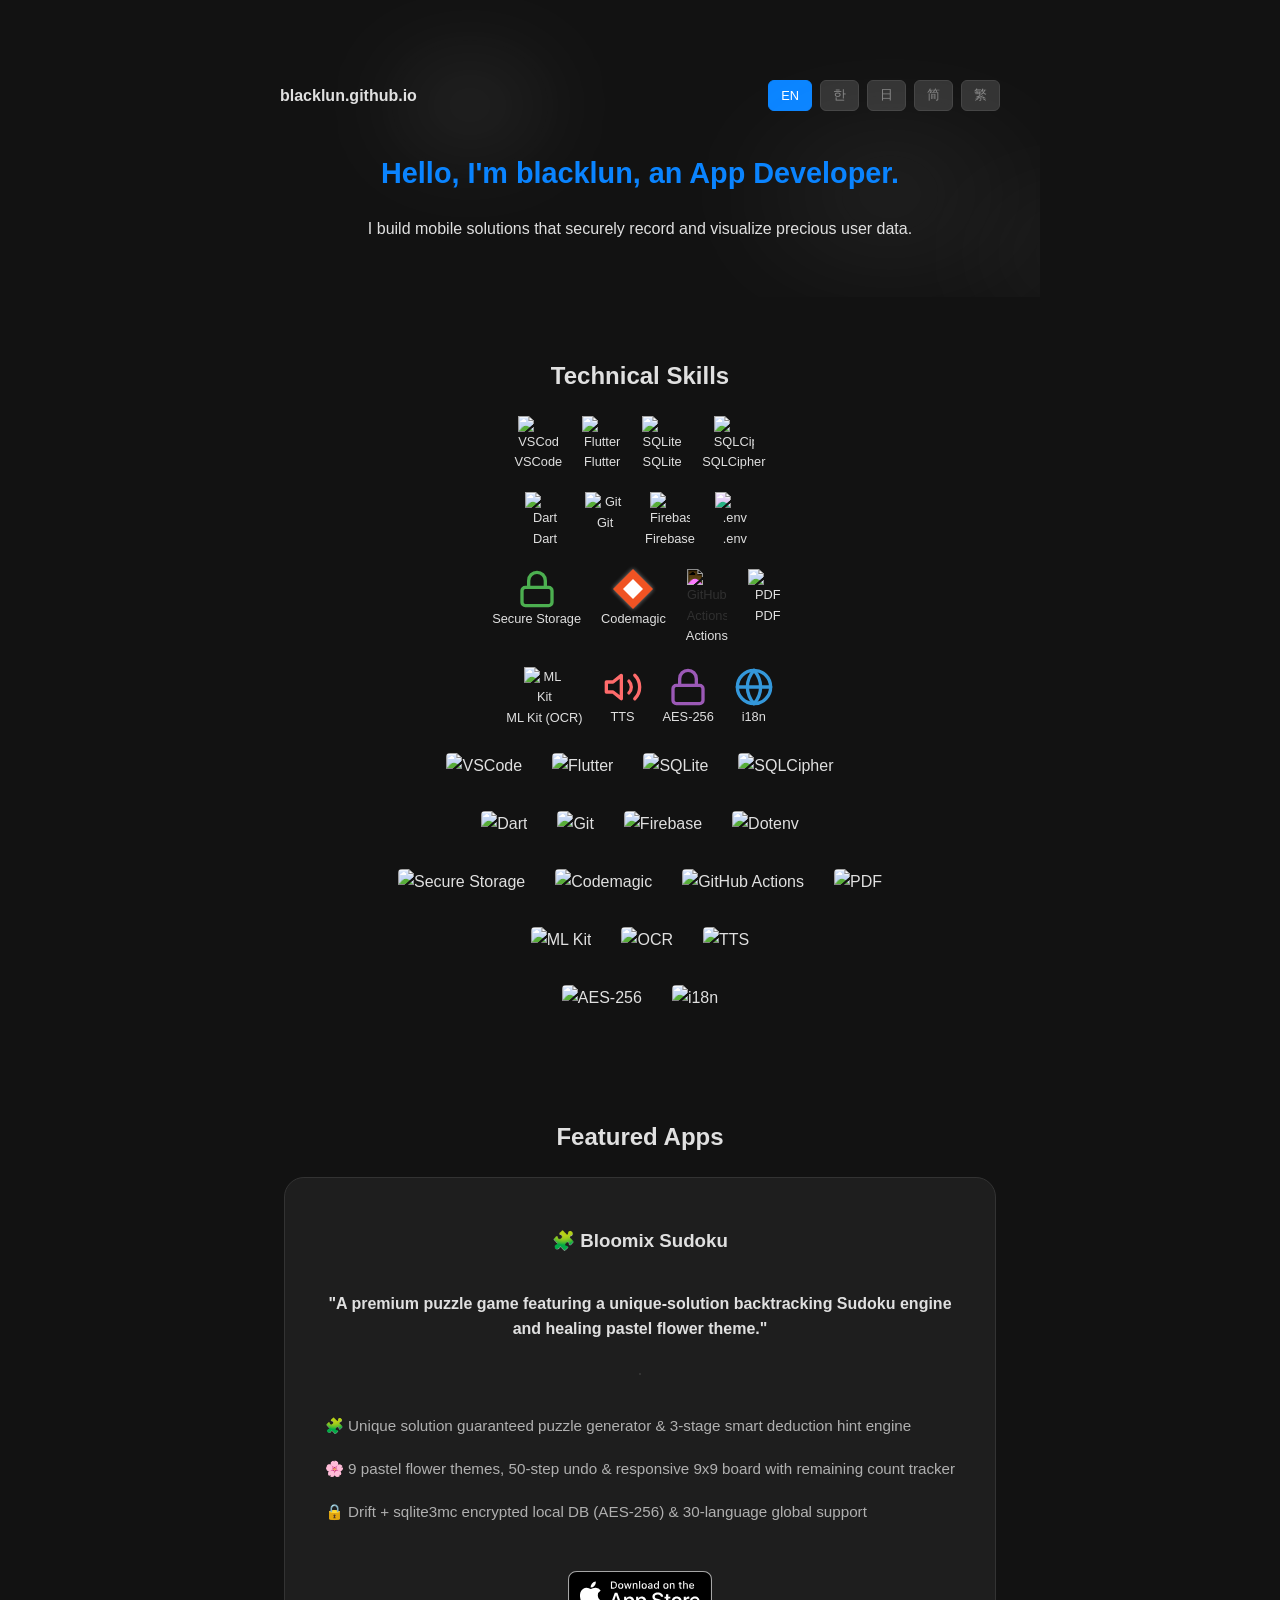
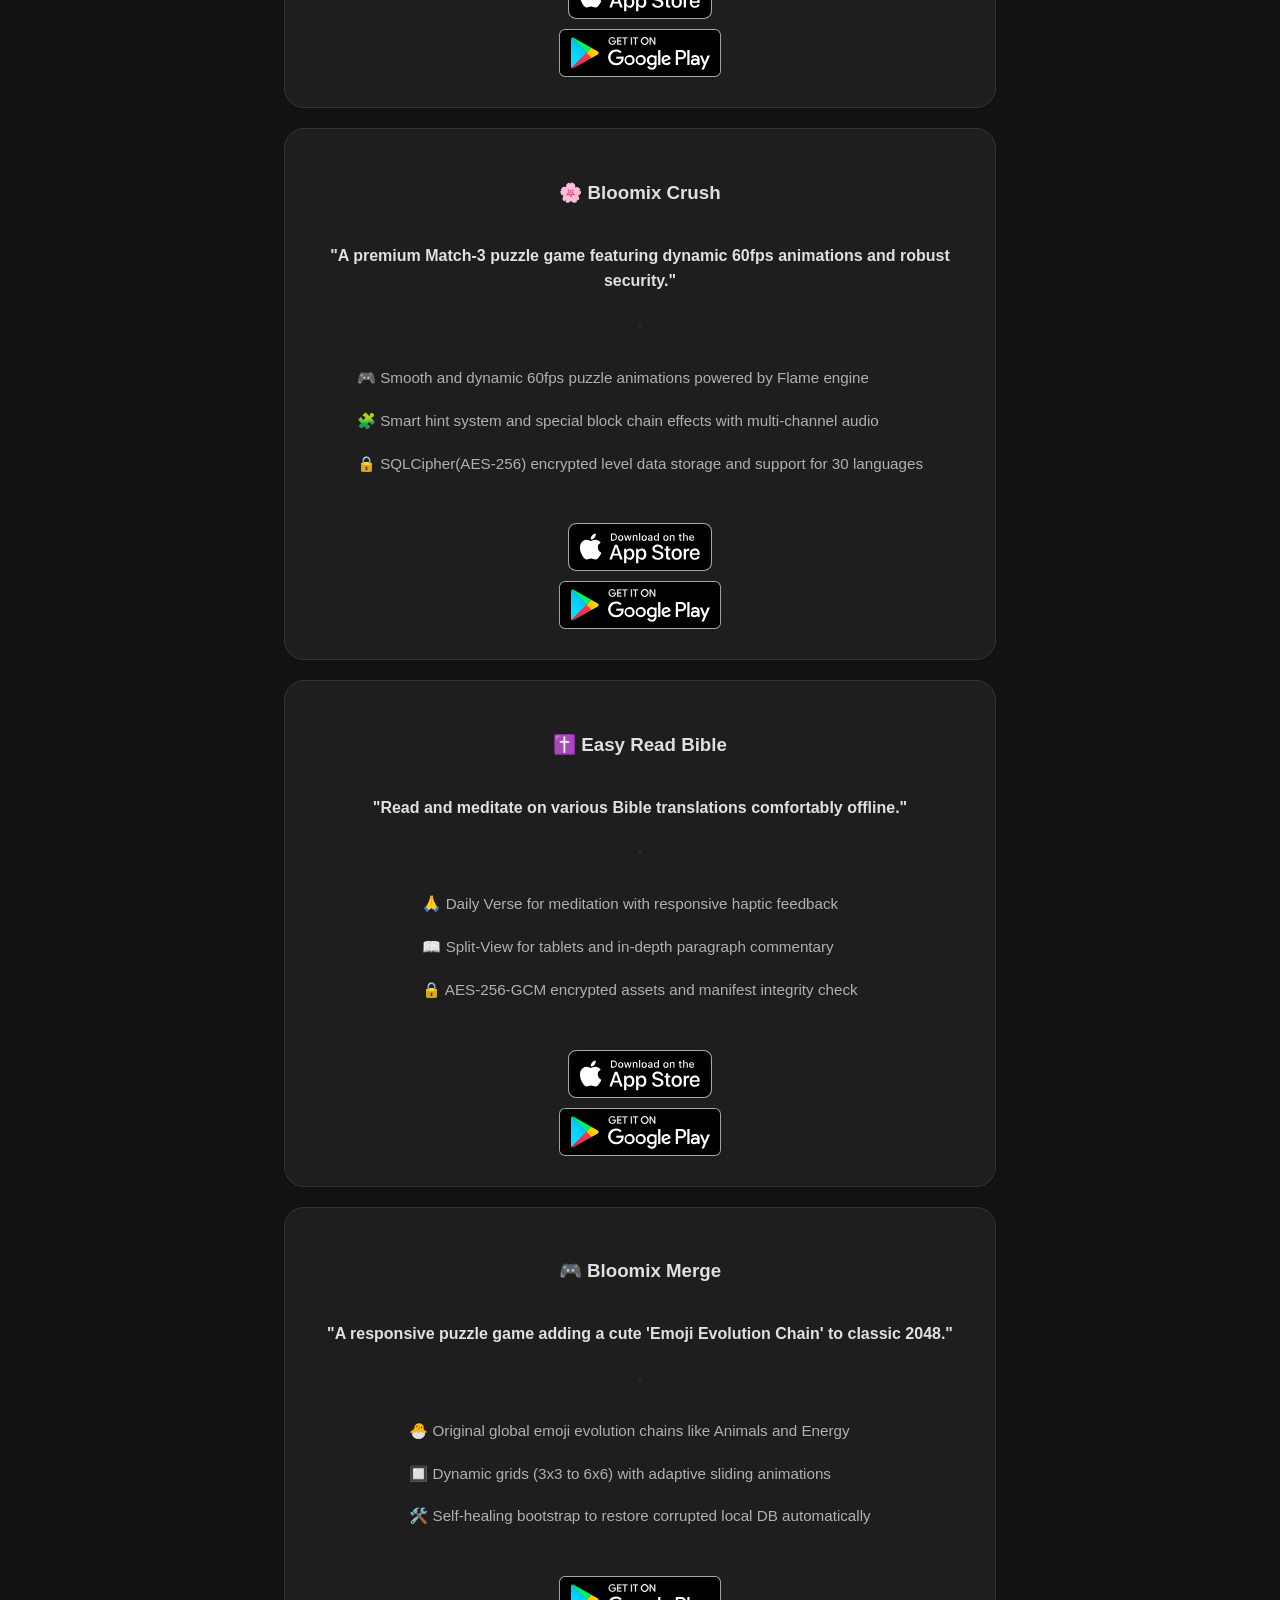
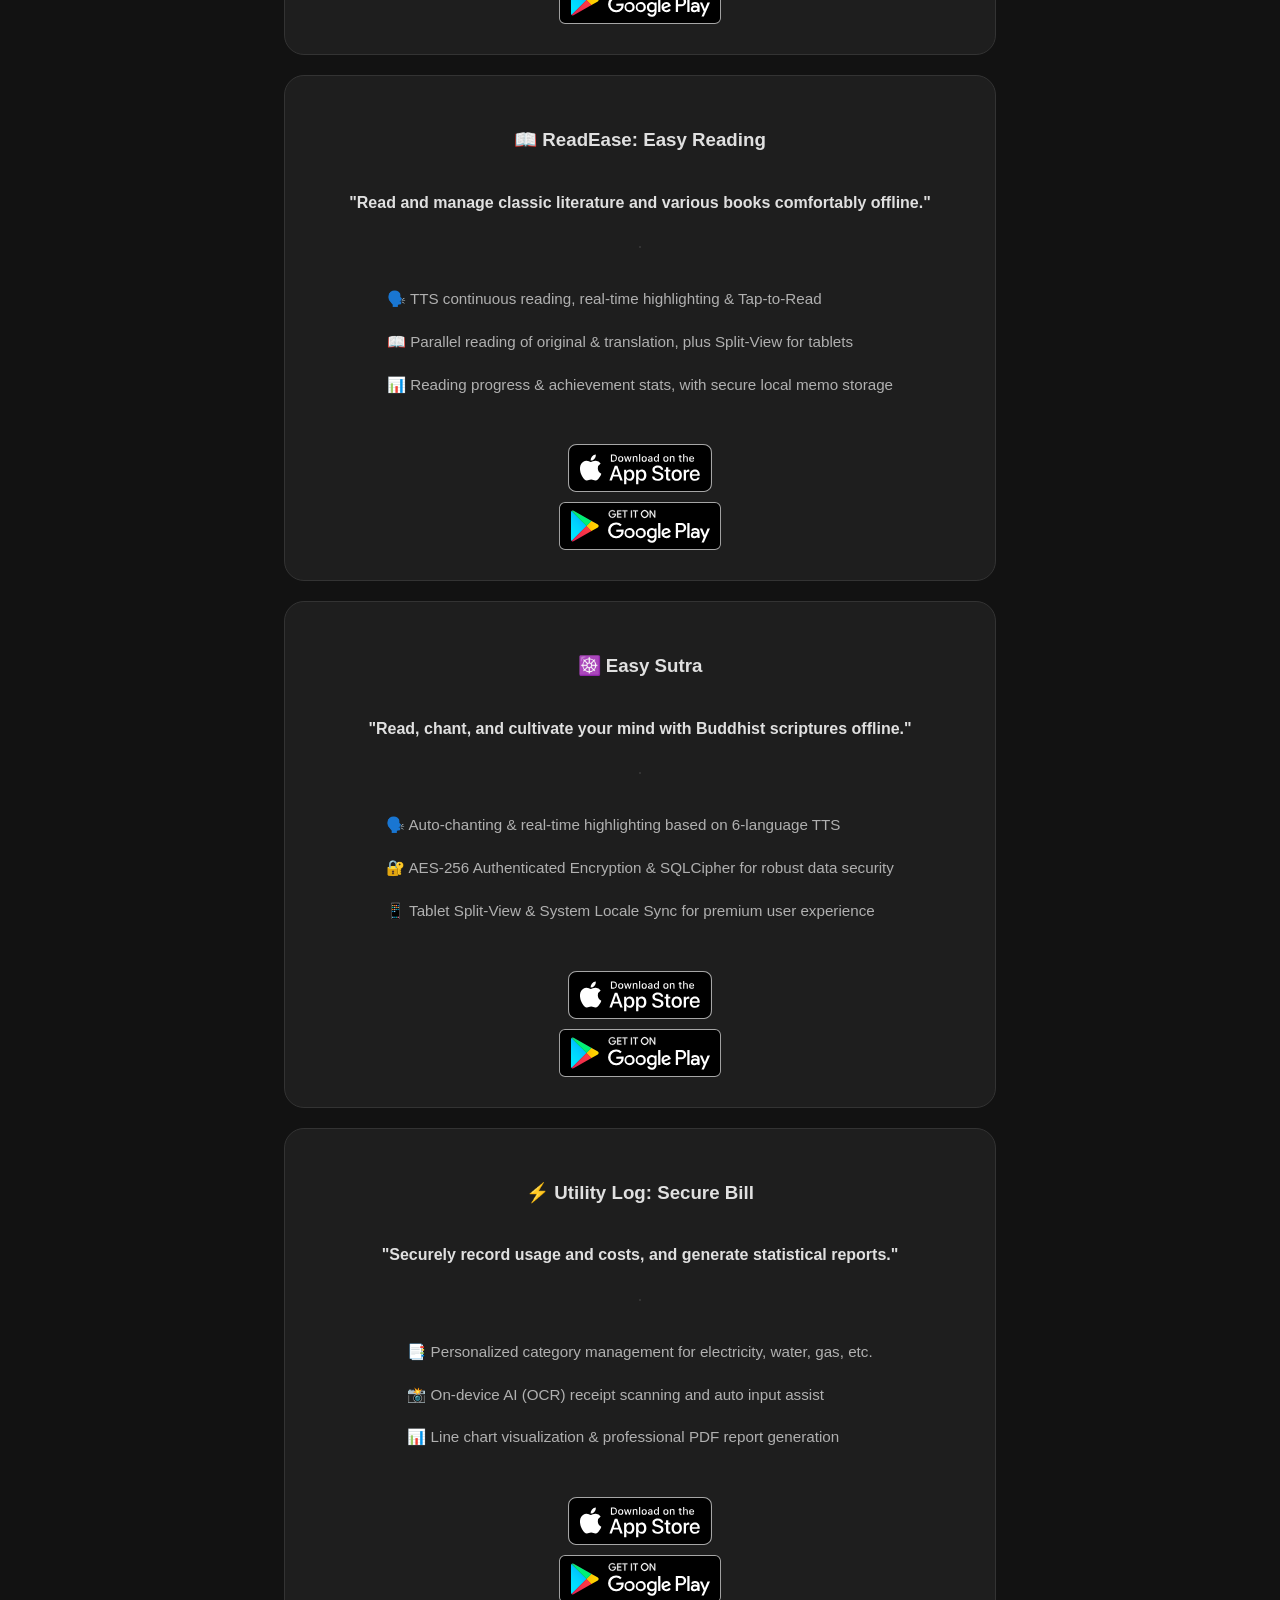
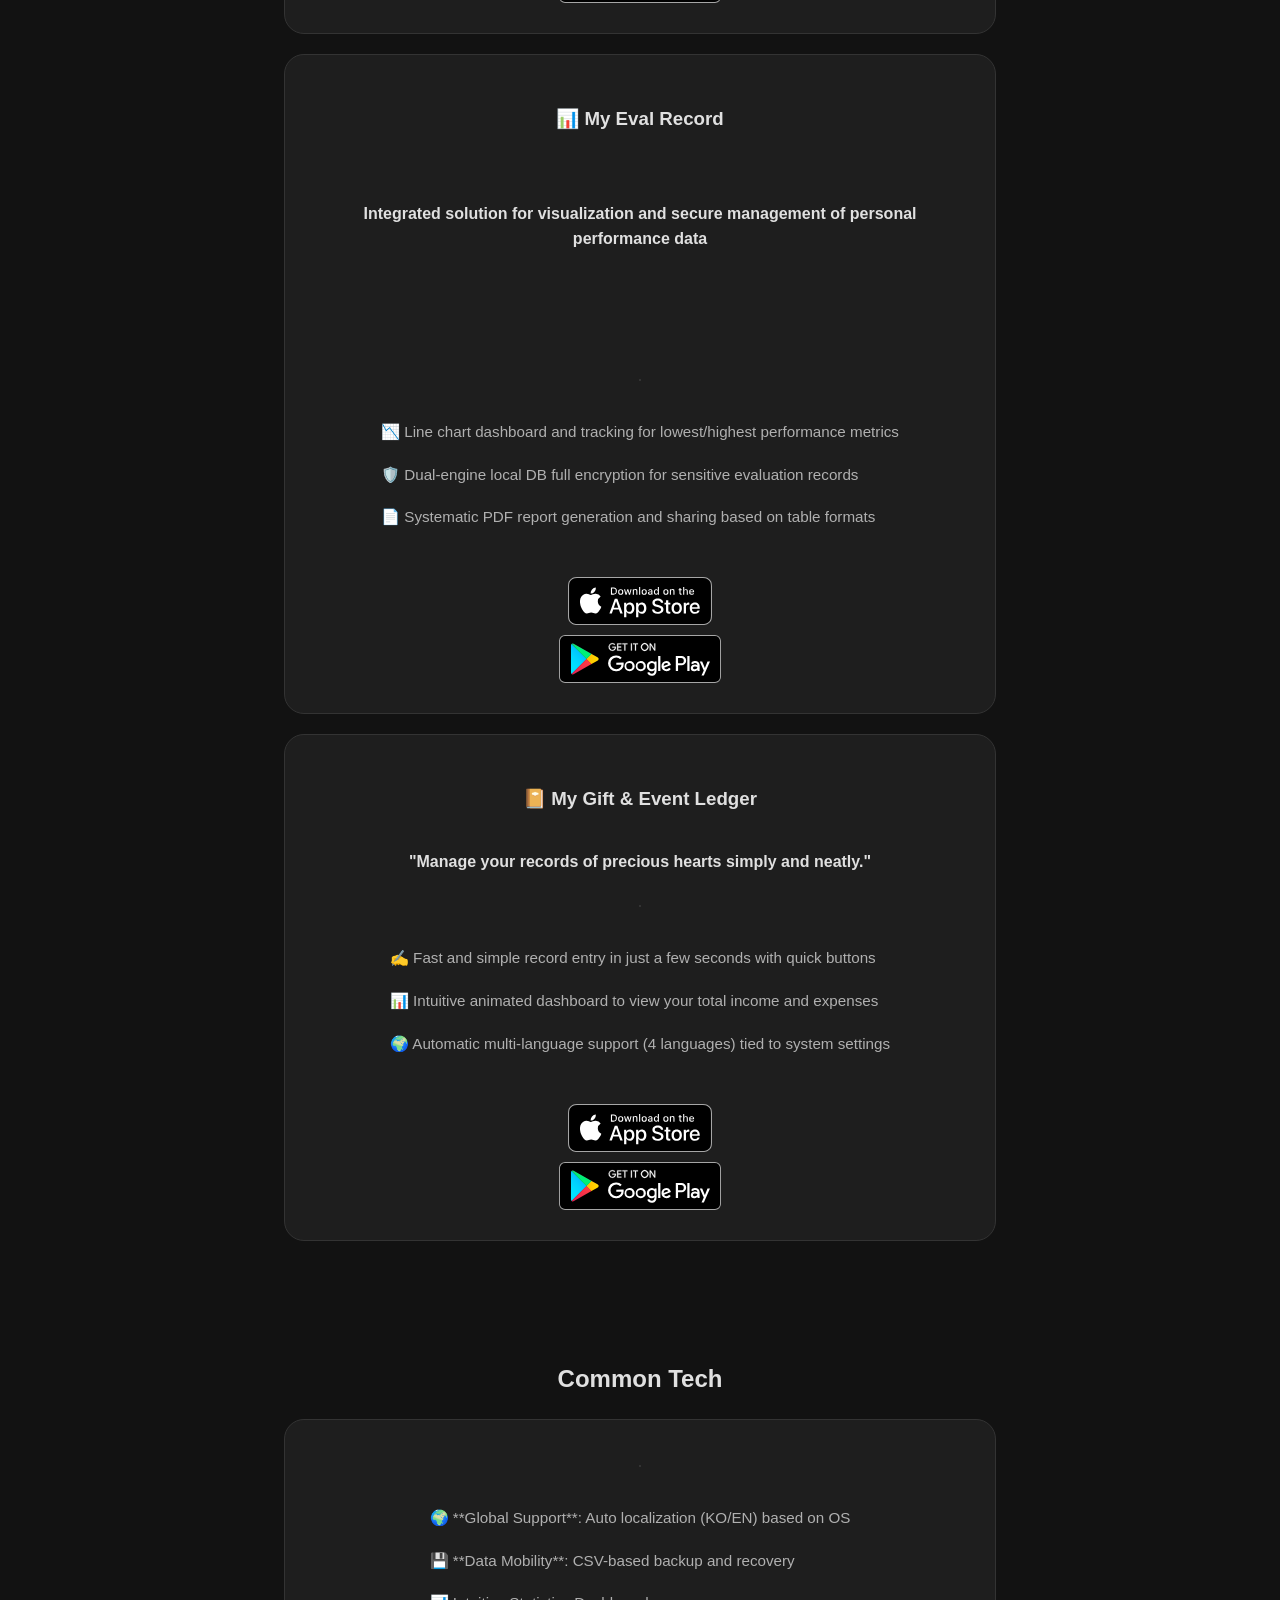
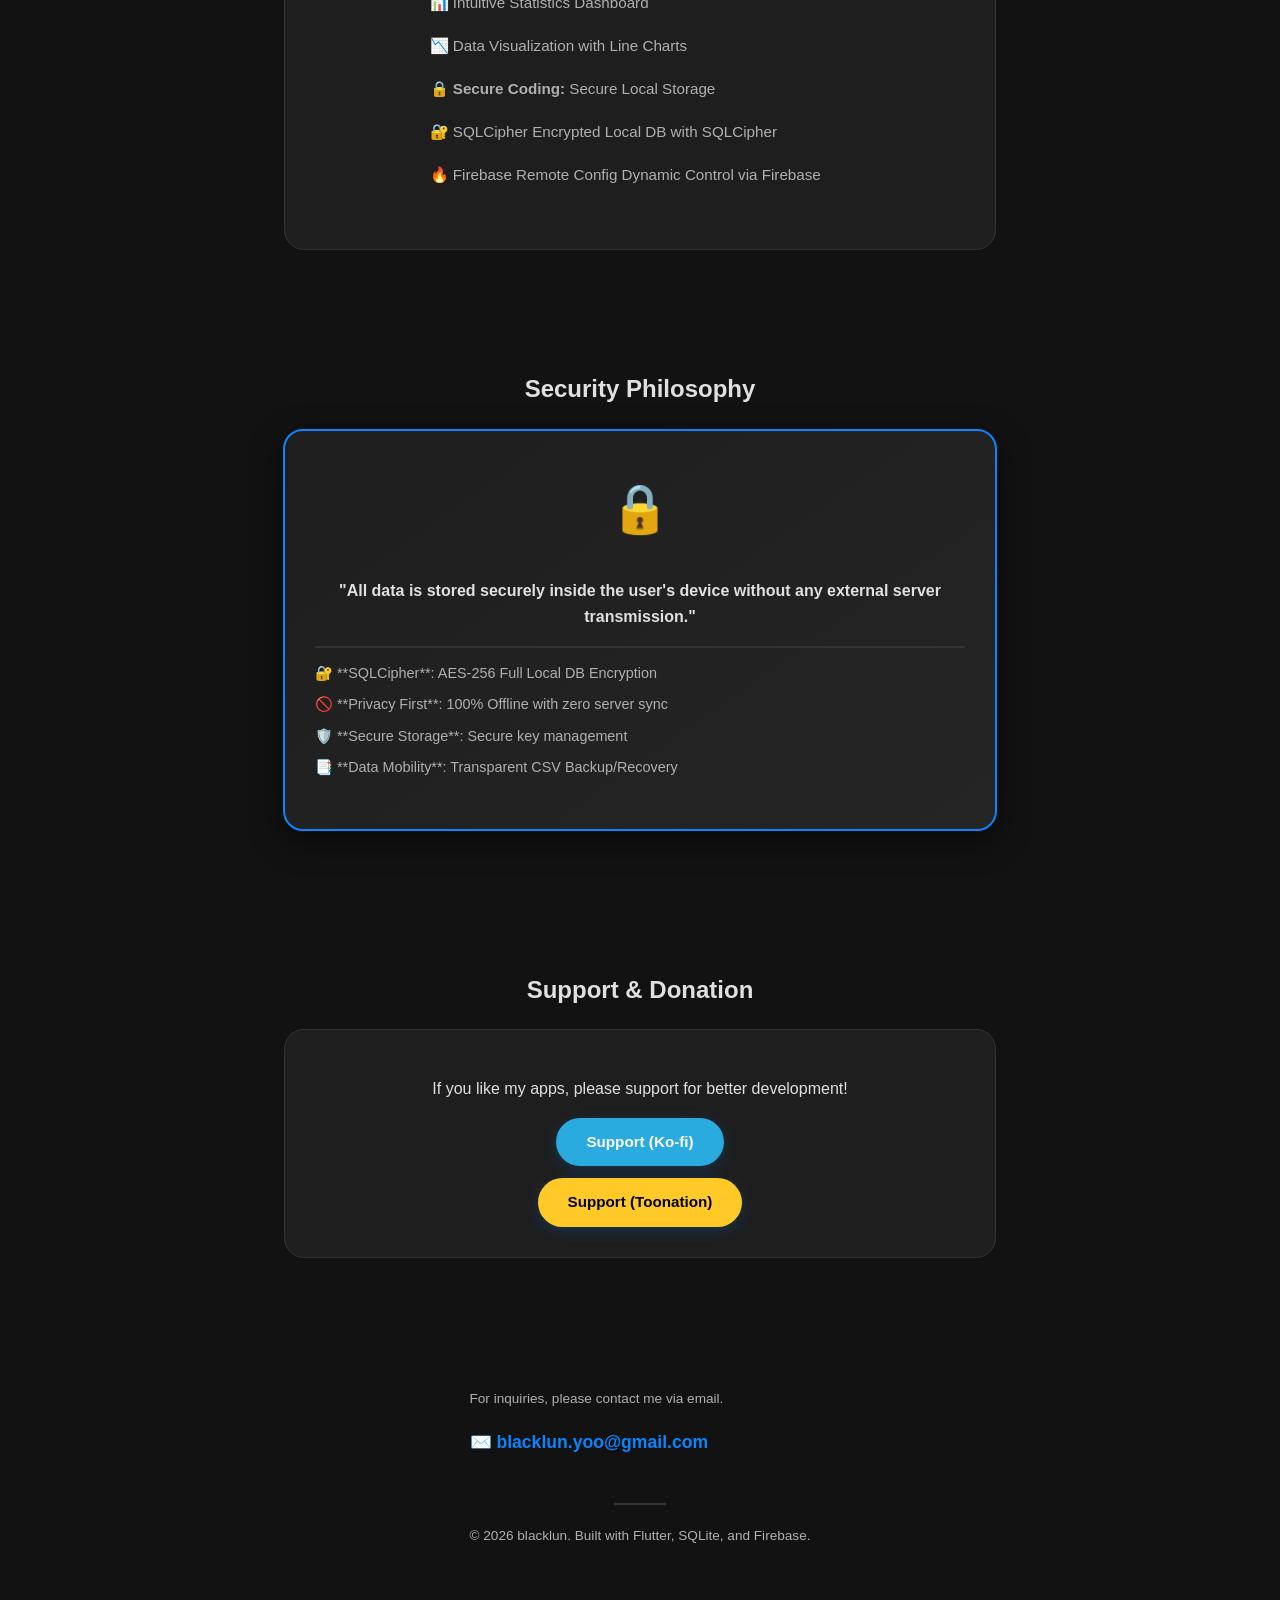
==== commit 30d956fb: "feat: add App Store badge button for Bloomix Sudoku in index and apps pages" ====
--- a/index.html
+++ b/index.html
@@ -247,6 +247,14 @@
                 </ul>
                 <div class="button-container"
                     style="display: flex; justify-content: center; gap: 10px; flex-wrap: wrap; align-items: center;">
+                    <a href="https://apps.apple.com/kr/app/bloomix-sudoku/id6804439417" target="_blank"
+                        rel="noopener noreferrer" class="badge-link-apple"
+                        data-slug="bloomix-sudoku" data-id="6804439417"
+                        style="background: none; padding: 0; box-shadow: none;">
+                        <img src="./assets/badges/app-store-ko.svg"
+                            alt="App Store에서 다운로드" class="badge-appstore" style="height: 48px;">
+                    </a>
+
                     <a href="https://play.google.com/store/apps/details?id=com.bloomixsudoku.game" target="_blank"
                         rel="noopener noreferrer" style="background: none; padding: 0; box-shadow: none;">
                         <img src="./assets/badges/google-play-ko.svg"
